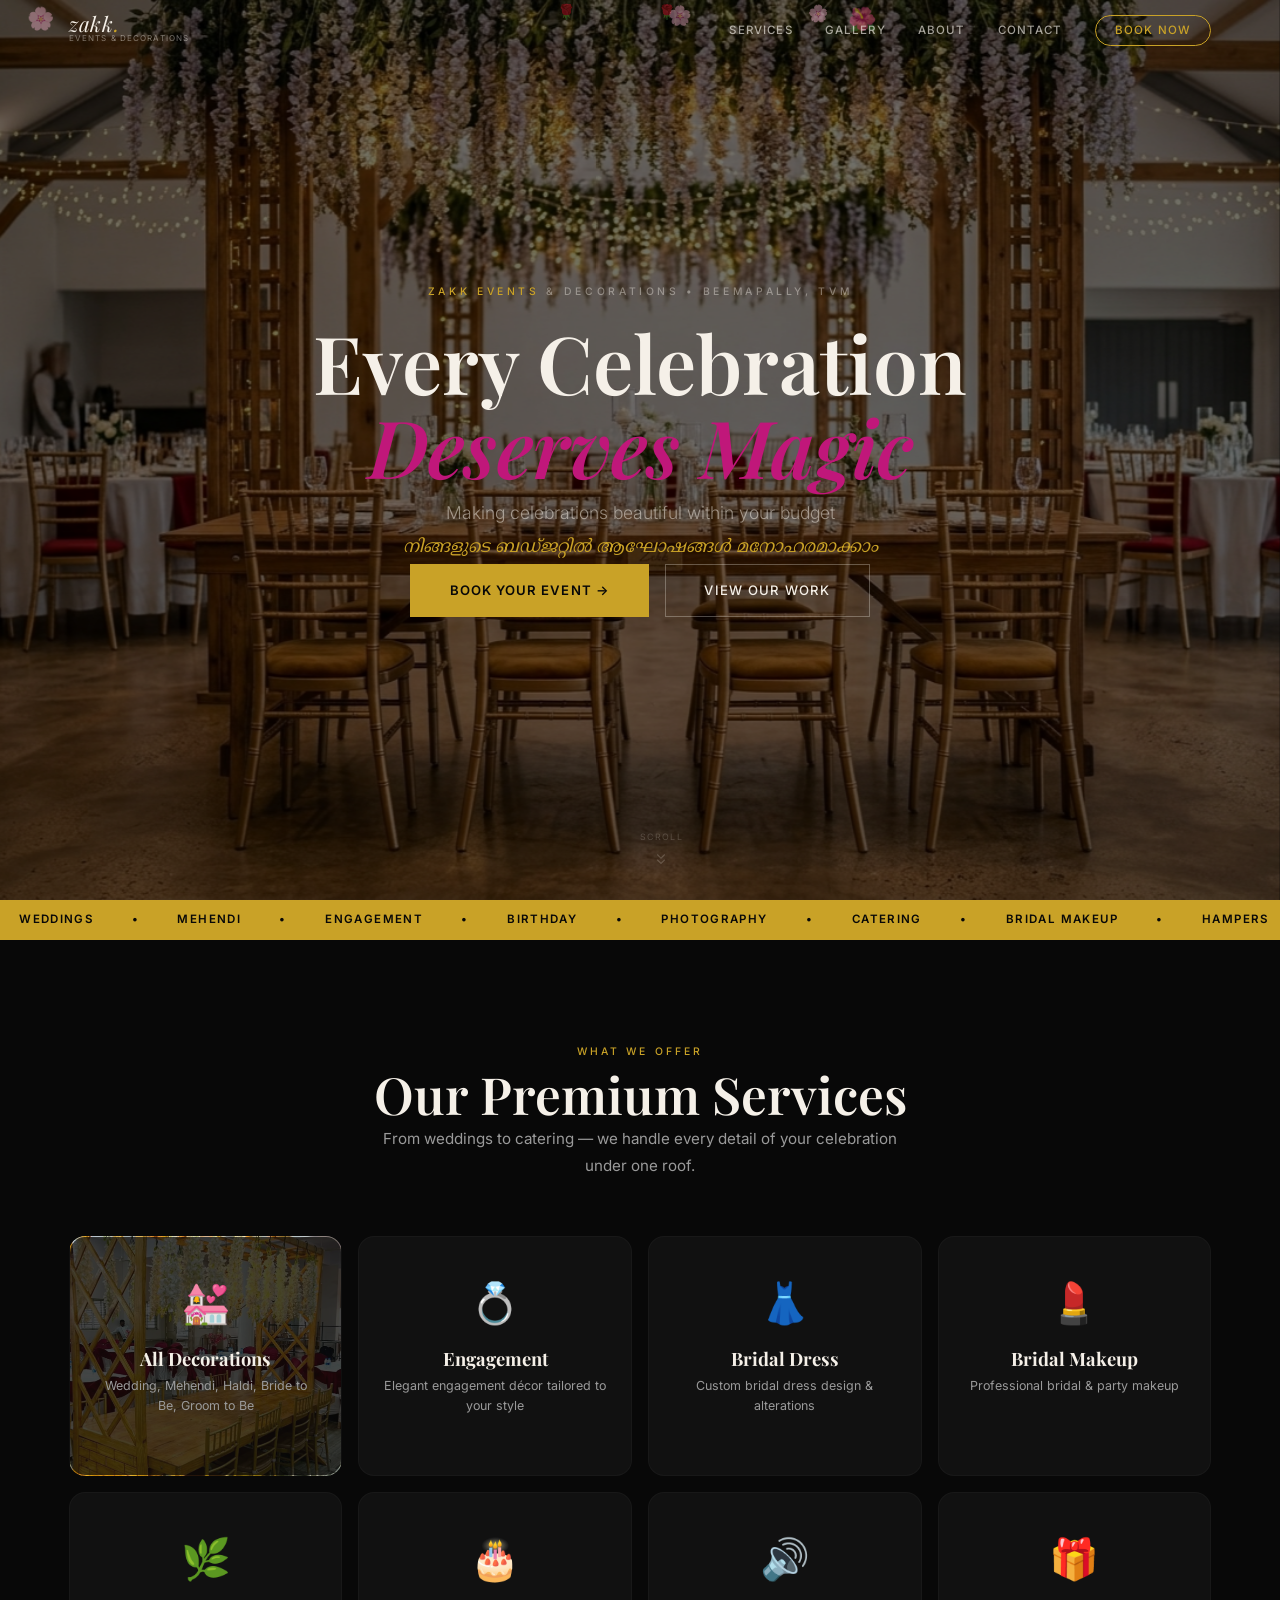
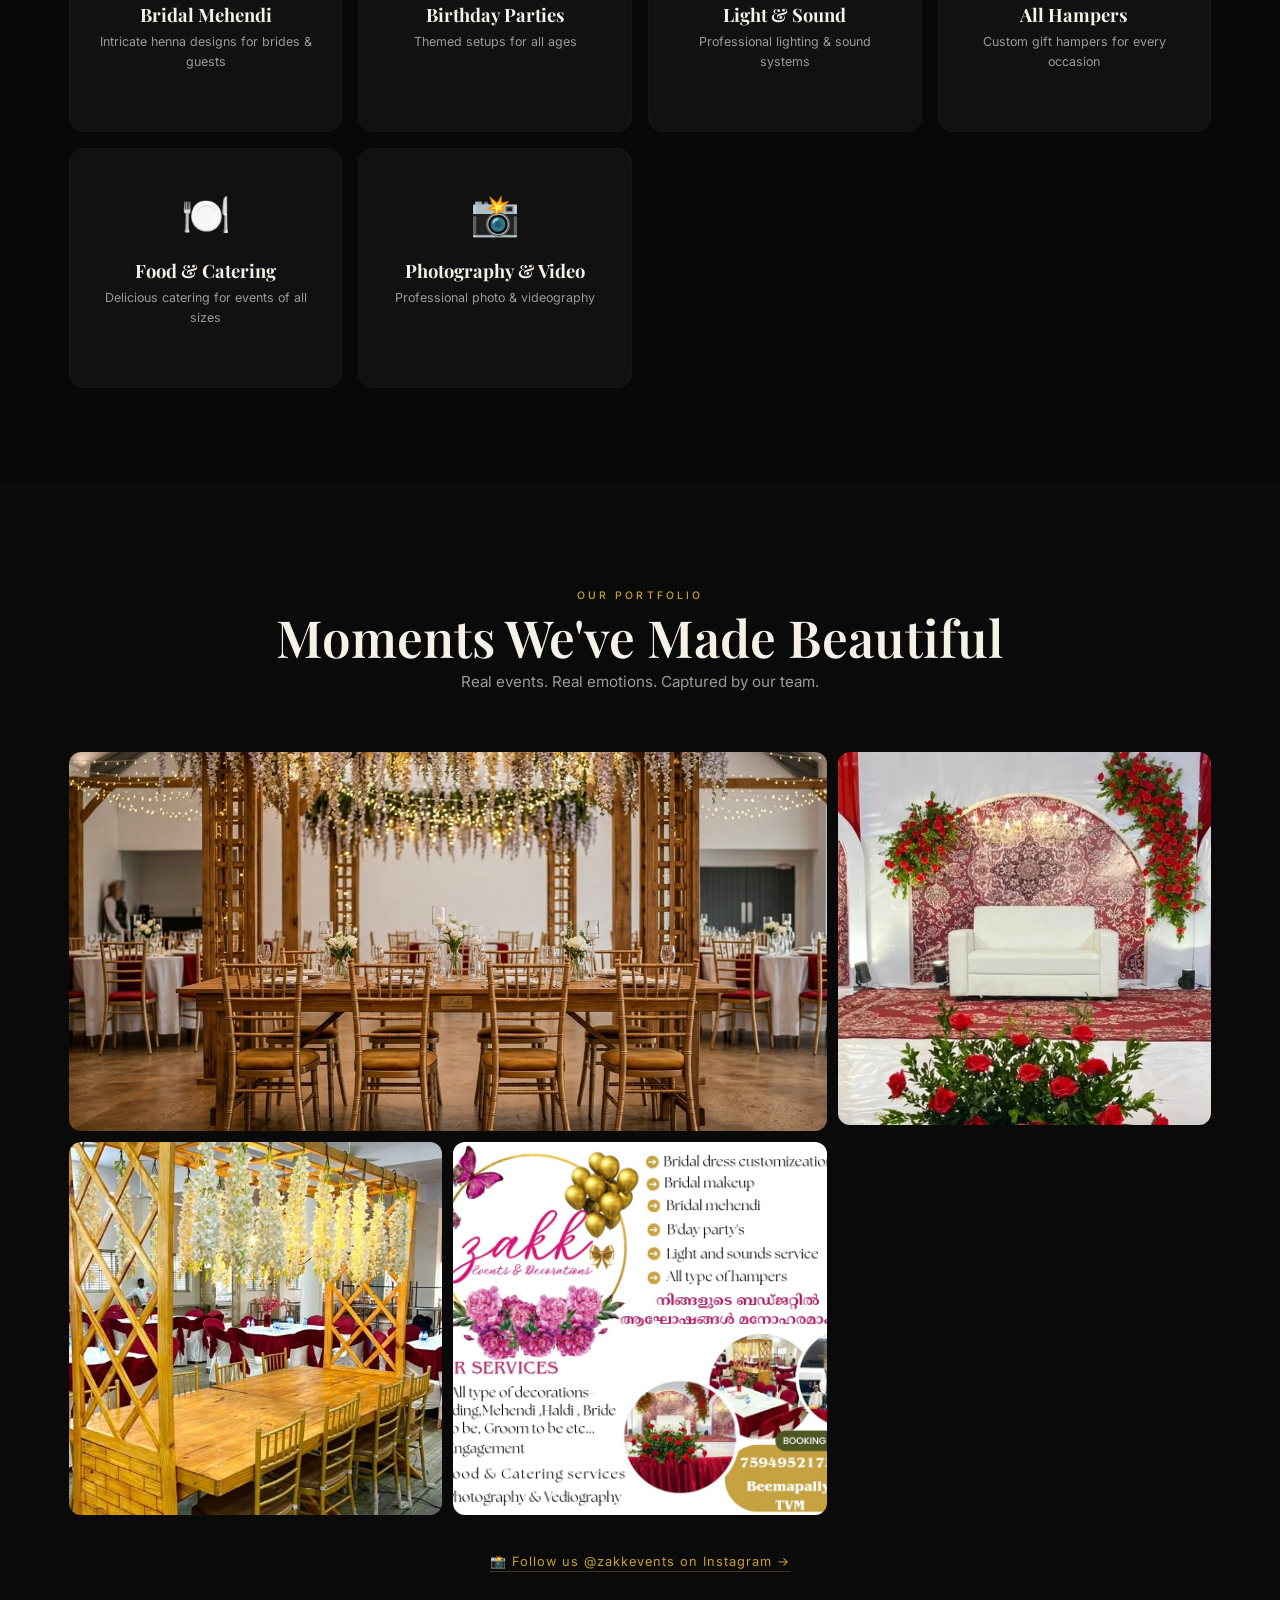
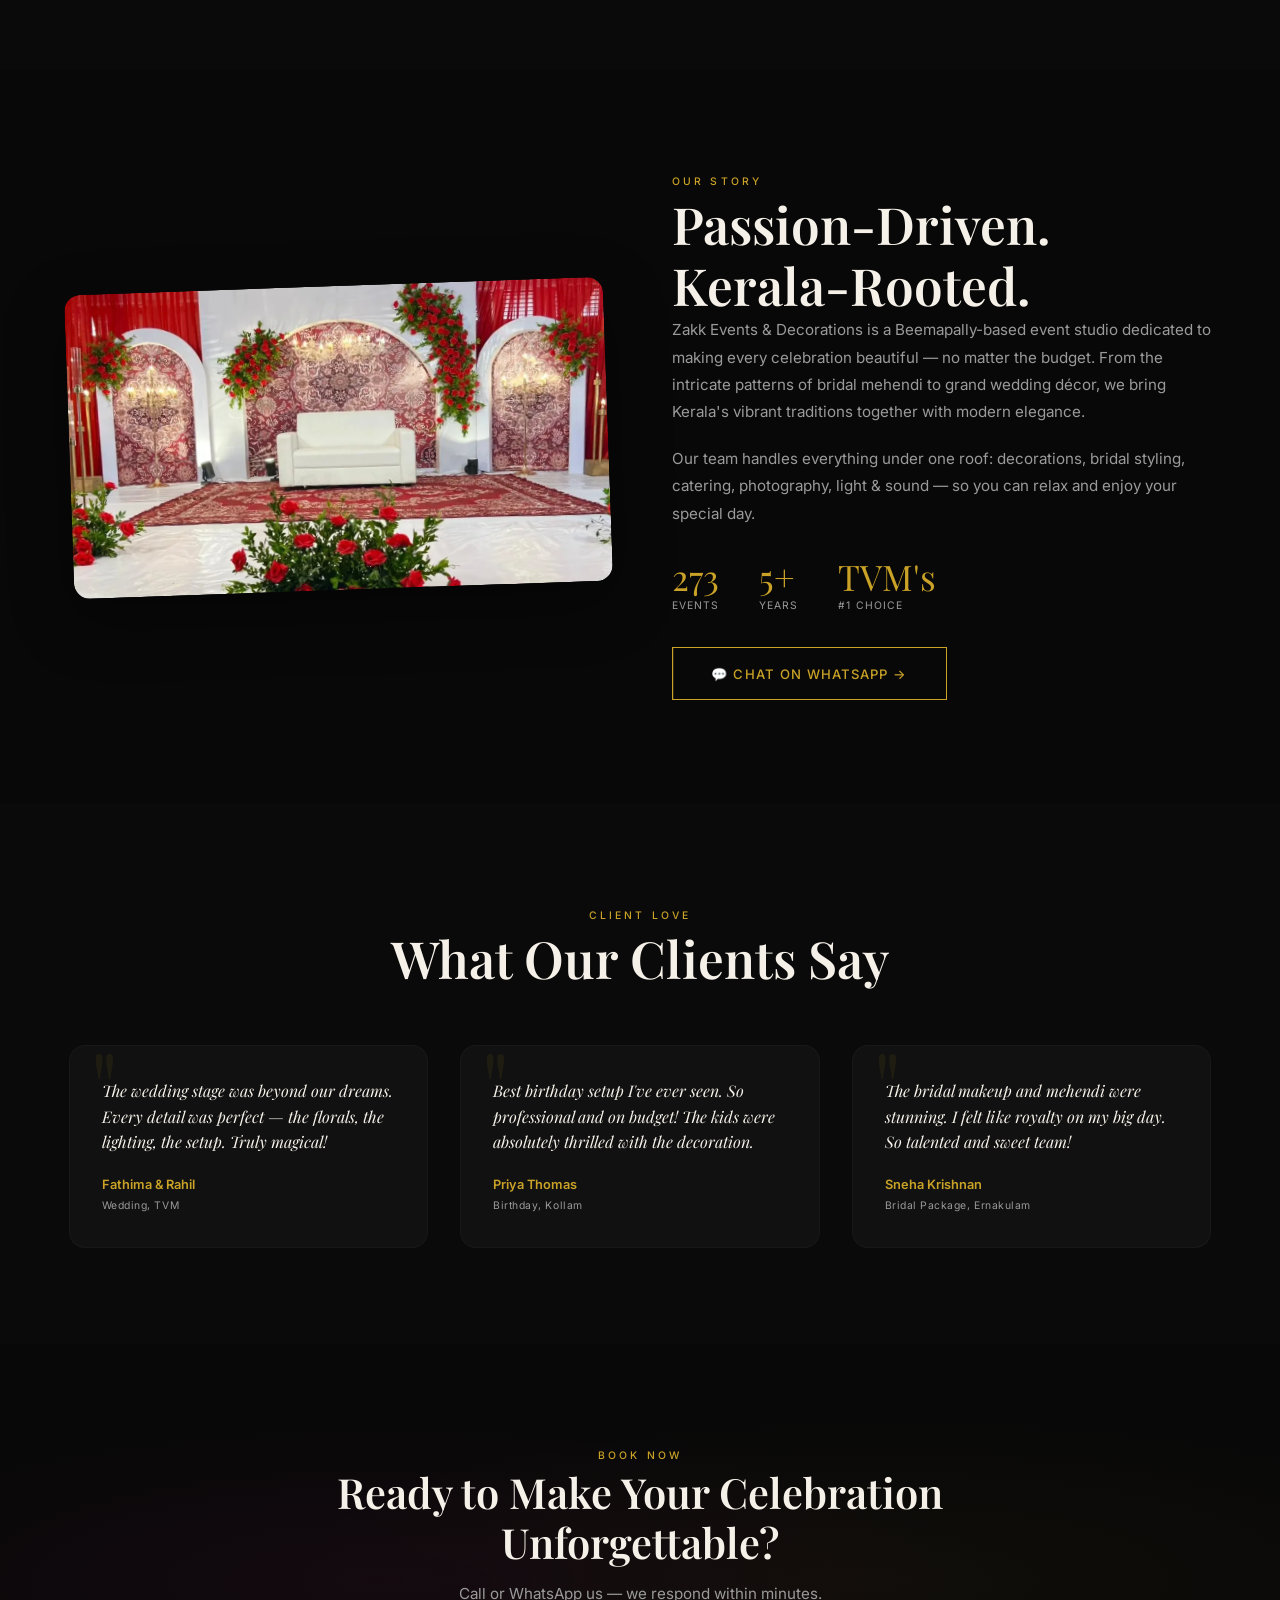
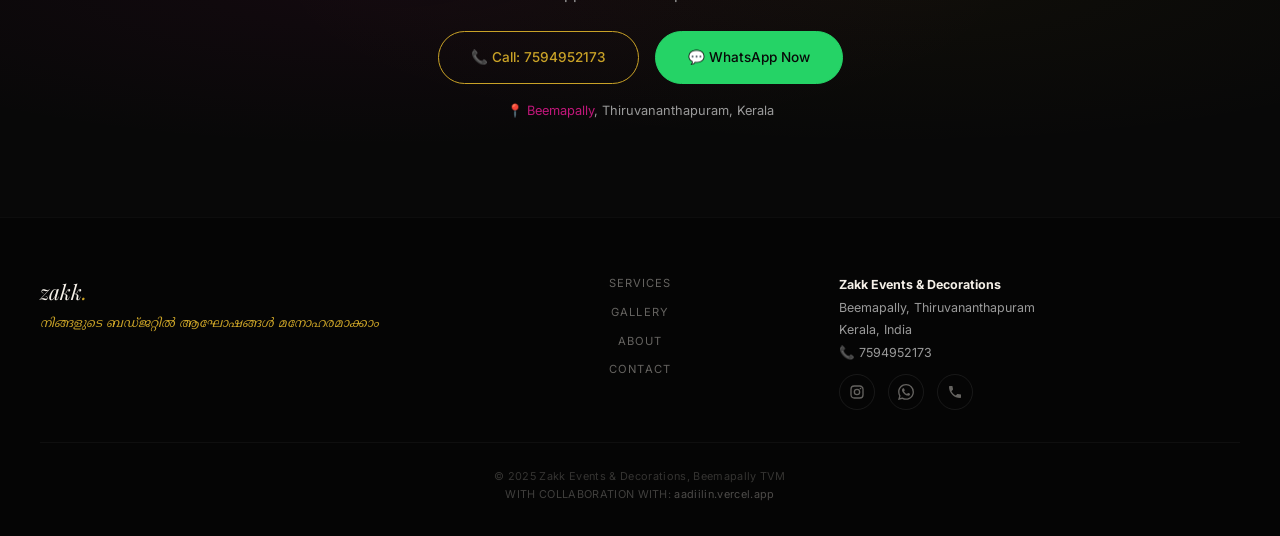
==== index.html @ c4d626b3 "Initial commit - Zakk Events portfolio site" ====
<!DOCTYPE html>
<html lang="en">
<head>
<meta charset="UTF-8" />
<meta name="viewport" content="width=device-width, initial-scale=1.0" />
<title>Zakk Events &amp; Decorations | Kerala's Premier Event Studio</title>
<meta name="description" content="Zakk Events & Decorations — Beemapally, Thiruvananthapuram. Weddings, mehendi, engagement, bridal makeup, photography, catering & more." />
<link rel="preconnect" href="https://fonts.googleapis.com" />
<link rel="preconnect" href="https://fonts.gstatic.com" crossorigin />
<link href="https://fonts.googleapis.com/css2?family=Playfair+Display:ital,wght@0,400;0,500;0,600;0,700;1,400;1,500;1,600;1,700&family=Inter:wght@300;400;500;600&family=Noto+Serif+Malayalam:wght@300;400;600&display=swap" rel="stylesheet" />
<style>
*,*::before,*::after{box-sizing:border-box;margin:0;padding:0}
html{scroll-behavior:smooth}
body{font-family:'Inter',sans-serif;background:#080808;color:#f5f0e8;line-height:1.7;overflow-x:hidden;-webkit-font-smoothing:antialiased;opacity:0;transition:opacity .4s}
body.loaded{opacity:1}
img{max-width:100%;display:block}
a{text-decoration:none;color:inherit}
ul{list-style:none}
.container{max-width:1200px;margin:0 auto;padding:0 1.8rem}

h1,h2,h3,h4{font-family:'Playfair Display',serif;line-height:1.2}
.eyebrow{font-family:'Inter',sans-serif;font-size:.65rem;font-weight:500;letter-spacing:.3em;text-transform:uppercase;color:#c9a227;margin-bottom:.75rem}
.section-title{font-size:clamp(2rem,4vw,3.2rem);color:#f5f0e8;font-weight:600}
.section-desc{font-size:.95rem;color:#9a9a9a;max-width:540px;line-height:1.8}
section{padding:6rem 0}
.section-header{text-align:center;margin-bottom:3.5rem}
.section-header .section-desc{margin:0 auto}
.ml-text{font-family:'Noto Serif Malayalam',serif;color:#c9a227;font-style:italic;font-size:1.1rem;text-align:center}
.credit-link{color:#c9a227;text-decoration:none;border-bottom:1px solid transparent;transition:all .3s}
.credit-link:hover{border-bottom-color:#c9a227}

.reveal{opacity:0;transform:translateY(40px);transition:opacity .7s ease,transform .7s ease}
.reveal.visible{opacity:1;transform:translateY(0)}

.btn-gold{
  display:inline-block;border:1.5px solid #c9a227;color:#c9a227;
  padding:.9rem 2.4rem;font-size:.82rem;font-weight:500;letter-spacing:.08em;
  text-transform:uppercase;background:transparent;cursor:pointer;
  transition:all .4s ease;font-family:'Inter',sans-serif;position:relative;overflow:hidden;z-index:1
}
.btn-gold::before{content:'';position:absolute;inset:0;background:#c9a227;transform:translateX(-100%);transition:transform .4s ease;z-index:-1}
.btn-gold:hover{color:#080808}
.btn-gold:hover::before{transform:translateX(0)}
.btn-gold-fill{
  display:inline-block;background:#c9a227;color:#080808;
  border:1.5px solid #c9a227;padding:.9rem 2.4rem;font-size:.82rem;font-weight:600;
  letter-spacing:.08em;text-transform:uppercase;cursor:pointer;
  transition:all .4s ease;font-family:'Inter',sans-serif;position:relative;overflow:hidden;z-index:1
}
.btn-gold-fill::before{content:'';position:absolute;inset:0;background:#080808;transform:translateX(-100%);transition:transform .4s ease;z-index:-1}
.btn-gold-fill:hover{color:#c9a227}
.btn-gold-fill:hover::before{transform:translateX(0)}
.btn-outline{
  display:inline-block;border:1.5px solid rgba(245,240,232,.3);color:#f5f0e8;
  padding:.9rem 2.4rem;font-size:.82rem;font-weight:500;letter-spacing:.08em;
  text-transform:uppercase;background:transparent;cursor:pointer;
  transition:all .4s ease;font-family:'Inter',sans-serif
}
.btn-outline:hover{border-color:#c9a227;color:#c9a227}

/* ===== LOADER ===== */
#loader{position:fixed;inset:0;z-index:99999;background:#080808;display:flex;align-items:center;justify-content:center;flex-direction:column;transition:opacity .6s}
#loader.hide{opacity:0;pointer-events:none}
#loader-text{font-family:'Playfair Display',serif;font-size:2.8rem;color:#f5f0e8;letter-spacing:.08em;animation:loaderPulse 1.2s ease-in-out infinite}
#loader-text span{color:#c9a227}
#loader-sub{font-size:.7rem;color:#9a9a9a;letter-spacing:.3em;text-transform:uppercase;margin-top:.5rem}
@keyframes loaderPulse{0%,100%{opacity:1;transform:scale(1)}50%{opacity:.6;transform:scale(1.04)}}

/* ===== NAV ===== */
nav{
  position:fixed;top:0;left:0;width:100%;z-index:1000;
  padding:.8rem 0;transition:background .4s ease,padding .4s ease,box-shadow .4s;background:transparent
}
nav.scrolled{background:rgba(8,8,8,.92);backdrop-filter:blur(16px);padding:.5rem 0;box-shadow:0 1px 30px rgba(0,0,0,.5)}
.nav-inner{display:flex;align-items:center;justify-content:space-between}
.nav-logo{display:flex;align-items:center;gap:.5rem}
.nav-logo-icon{font-family:'Playfair Display',serif;font-size:1.3rem;font-style:italic;color:#f5f0e8;line-height:1;letter-spacing:.04em}
.nav-logo-icon span{color:#c9a227}
.nav-logo-sub{font-size:.5rem;color:rgba(245,240,232,.45);letter-spacing:.14em;text-transform:uppercase;margin-top:-2px}
.nav-links{display:flex;gap:2rem;align-items:center}
.nav-links a{font-size:.72rem;font-weight:500;color:rgba(245,240,232,.65);letter-spacing:.1em;text-transform:uppercase;transition:color .3s}
.nav-links a:hover{color:#c9a227}
.nav-links .nav-cta{border:1.5px solid #c9a227;color:#c9a227;padding:.45rem 1.2rem;border-radius:999px;transition:all .3s}
.nav-links .nav-cta:hover{background:#c9a227;color:#080808}
.hamburger{display:none;flex-direction:column;gap:5px;cursor:pointer;background:none;border:none;padding:4px;z-index:1001}
.hamburger span{width:26px;height:2px;background:#f5f0e8;border-radius:2px;transition:all .3s}
.hamburger.active span:nth-child(1){transform:translateY(7px) rotate(45deg)}
.hamburger.active span:nth-child(2){opacity:0}
.hamburger.active span:nth-child(3){transform:translateY(-7px) rotate(-45deg)}
.mobile-overlay{position:fixed;inset:0;background:rgba(0,0,0,.7);z-index:998;opacity:0;pointer-events:none;transition:opacity .35s}
.mobile-overlay.open{opacity:1;pointer-events:auto}

/* ===== HERO ===== */
#hero{
  min-height:100vh;display:flex;align-items:center;justify-content:center;
  position:relative;overflow:hidden
}
#hero-bg{
  position:absolute;inset:0;
  background:url('IMG_20260613_180852.png') center center / cover fixed no-repeat;
  transform:translateZ(0);will-change:transform;z-index:0
}
#hero::after{
  content:'';position:absolute;inset:0;
  background:rgba(0,0,0,.55);z-index:1
}
.hero-petals{position:absolute;inset:0;pointer-events:none;overflow:hidden;z-index:2}
.petal{position:absolute;font-size:clamp(1rem,2vw,1.8rem);animation:petalFall linear infinite;opacity:.4}
@keyframes petalFall{0%{transform:translateY(-10vh) rotate(0deg) scale(.8);opacity:.2}20%{opacity:.5}80%{opacity:.3}100%{transform:translateY(110vh) rotate(360deg) scale(1.2);opacity:0}}
.hero-inner{text-align:center;z-index:3;padding:0 1.5rem;max-width:850px;position:relative}
.hero-eyebrow{font-size:.65rem;font-weight:500;letter-spacing:.35em;text-transform:uppercase;color:rgba(245,240,232,.4);margin-bottom:1.2rem;opacity:0;animation:heroFade .8s ease .3s forwards}
.hero-eyebrow span{color:#c9a227}
.hero-title{font-size:clamp(2.5rem,7vw,5rem);color:#f5f0e8;font-weight:600;margin-bottom:.6rem;line-height:1.05;opacity:0;animation:heroFade .8s ease .6s forwards}
.hero-title em{font-style:italic;color:#c0177a}
.hero-sub{font-size:clamp(.9rem,1.4vw,1.1rem);font-weight:300;color:rgba(245,240,232,.5);margin-bottom:.4rem;max-width:540px;margin-left:auto;margin-right:auto;opacity:0;animation:heroFade .8s ease .9s forwards;transform:translateY(20px)}
.hero-ml{opacity:0;animation:heroFade .8s ease 1s forwards;transform:translateY(20px)}
.hero-cta-group{display:flex;gap:1rem;justify-content:center;flex-wrap:wrap;opacity:0;animation:heroFade .8s ease 1.3s forwards;transform:translateY(20px)}
@keyframes heroFade{to{opacity:1;transform:translateY(0)}}
.scroll-indicator{
  position:absolute;bottom:2rem;left:50%;transform:translateX(-50%);z-index:3;
  display:flex;flex-direction:column;align-items:center;gap:.3rem;
  color:rgba(245,240,232,.2);font-size:.55rem;letter-spacing:.15em;text-transform:uppercase;
  animation:scrollBounce 2s ease-in-out infinite;opacity:0;animation:scrollBounce 2s ease-in-out infinite,heroFade .8s ease 1.8s forwards
}
.scroll-indicator svg{width:18px;height:18px;stroke:rgba(245,240,232,.2);fill:none;stroke-width:1.5}
@keyframes scrollBounce{0%,100%{transform:translateX(-50%) translateY(0)}50%{transform:translateX(-50%) translateY(8px)}}

/* ===== MARQUEE ===== */
#marquee{background:#c9a227;overflow:hidden;padding:.65rem 0}
.marquee-track{display:flex;white-space:nowrap;animation:marquee 35s linear infinite}
.marquee-track span{padding:0 1.2rem;font-size:.72rem;color:#080808;letter-spacing:.12em;text-transform:uppercase;font-weight:600}
@keyframes marquee{0%{transform:translateX(0)}100%{transform:translateX(-50%)}}

/* ===== SERVICES ===== */
#services{background:#080808}
.services-grid{display:grid;grid-template-columns:repeat(auto-fit,minmax(250px,1fr));gap:1rem}
.service-card{
  background:#111;border:1px solid rgba(255,255,255,.03);border-radius:16px;
  padding:2rem 1.5rem;text-align:center;cursor:pointer;
  transition:all .4s ease;position:relative;overflow:hidden;min-height:240px
}
.service-card:hover{transform:translateY(-6px);border-color:#c9a227;box-shadow:0 0 40px rgba(201,162,39,.08)}
.service-card.has-bg{background:url('zakk_events_n_decorations_14050323_175909035_1_.jpg') center center / cover no-repeat}
.service-card.has-bg .service-bg-overlay{position:absolute;inset:0;background:rgba(8,8,8,.75);z-index:1;transition:background .4s}
.service-card.has-bg:hover .service-bg-overlay{background:rgba(8,8,8,.6)}
.service-card.has-bg .service-icon,.service-card.has-bg .service-name,.service-card.has-bg .service-desc,.service-card.has-bg .service-hover{position:relative;z-index:2}
.service-icon{font-size:2.5rem;margin-bottom:.7rem;display:block}
.service-name{font-family:'Playfair Display',serif;font-size:1.15rem;color:#f5f0e8;margin-bottom:.4rem}
.service-desc{font-size:.78rem;color:#9a9a9a;line-height:1.6}
.service-hover{position:absolute;inset:0;display:flex;align-items:center;justify-content:center;background:rgba(8,8,8,.88);opacity:0;transition:opacity .4s;border-radius:16px;z-index:3}
.service-card:hover .service-hover{opacity:1}
.service-hover a{color:#c9a227;font-size:.8rem;letter-spacing:.12em;text-transform:uppercase;border-bottom:1px solid #c9a227;padding-bottom:2px;transition:padding .3s}
.service-hover a:hover{padding-bottom:5px}

/* ===== GALLERY ===== */
#gallery{background:#0a0a0a}
.gallery-grid{display:grid;grid-template-columns:repeat(3,1fr);gap:.7rem}
.gallery-item{position:relative;overflow:hidden;cursor:pointer;border-radius:12px;aspect-ratio:1;min-height:200px}
.gallery-item:nth-child(1){grid-column:span 2;aspect-ratio:2/1}
.gallery-item img{width:100%;height:100%;object-fit:cover;transition:transform .6s ease;display:block}
.gallery-item:hover img{transform:scale(1.06)}
.gallery-overlay{
  position:absolute;inset:0;
  background:linear-gradient(to top,rgba(8,8,8,.85) 0%,rgba(8,8,8,.05) 50%,transparent 100%);
  display:flex;flex-direction:column;justify-content:flex-end;padding:1rem;
  opacity:0;transition:opacity .4s
}
.gallery-item:hover .gallery-overlay{opacity:1}
.gallery-label{font-family:'Playfair Display',serif;font-size:1.1rem;color:#f5f0e8}
.gallery-view{color:#c9a227;font-size:.72rem;letter-spacing:.1em;text-transform:uppercase;margin-top:.2rem}
.gallery-ig{margin-top:2rem;text-align:center}
.gallery-ig a{color:#c9a227;font-size:.8rem;letter-spacing:.08em;border-bottom:1px solid rgba(201,162,39,.3);padding-bottom:2px;transition:border-color .3s}
.gallery-ig a:hover{border-color:#c9a227}

/* ===== ABOUT ===== */
#about{background:#080808}
.about-grid{display:grid;grid-template-columns:1fr 1fr;gap:4rem;align-items:center}
.about-img{border-radius:16px;overflow:hidden;transform:rotate(-2deg);box-shadow:0 20px 60px rgba(0,0,0,.4)}
.about-img img{width:100%;height:100%;object-fit:cover;display:block;border-radius:16px}
.about-stats{display:flex;gap:2.5rem;margin-top:2rem;flex-wrap:wrap}
.stat{text-align:left}
.stat-num{font-family:'Playfair Display',serif;font-size:2.2rem;color:#c9a227;line-height:1}
.stat-label{font-size:.65rem;color:#9a9a9a;letter-spacing:.1em;text-transform:uppercase;margin-top:.2rem}
.about-cta{margin-top:2rem}

/* ===== TESTIMONIALS ===== */
#testimonials{background:#0a0a0a}
.testimonials-grid{display:grid;grid-template-columns:repeat(3,1fr);gap:2rem}
.tcard{position:relative;padding:2rem;background:#111;border:1px solid rgba(255,255,255,.03);border-radius:16px}
.tmark{position:absolute;top:-10px;left:20px;font-family:'Playfair Display',serif;font-size:6rem;color:rgba(201,162,39,.08);line-height:1;pointer-events:none}
.tcard-text{font-family:'Playfair Display',serif;font-size:1rem;font-style:italic;color:#f5f0e8;line-height:1.6;margin-bottom:1.2rem;position:relative;z-index:1}
.tcard-name{font-size:.8rem;font-weight:600;color:#c9a227;margin-bottom:.1rem}
.tcard-event{font-size:.65rem;color:#9a9a9a;letter-spacing:.05em}

/* ===== BOOKING ===== */
#booking{background:#080808;text-align:center;position:relative;overflow:hidden}
#booking::before{content:'';position:absolute;inset:0;background:radial-gradient(ellipse at 30% 50%,rgba(192,23,122,.06) 0%,transparent 50%),radial-gradient(ellipse at 70% 50%,rgba(201,162,39,.04) 0%,transparent 50%);pointer-events:none}
.booking-inner{max-width:620px;margin:0 auto;position:relative;z-index:1}
.booking-title{font-size:clamp(1.6rem,3.5vw,2.6rem);margin-bottom:.8rem}
.booking-links{display:flex;gap:1rem;justify-content:center;flex-wrap:wrap;margin:1.5rem 0 1rem}
.booking-links a{display:inline-flex;align-items:center;gap:.5rem;padding:.85rem 2rem;border-radius:999px;font-size:.85rem;font-weight:500;transition:all .3s}
.booking-links .call-btn{background:transparent;border:1.5px solid #c9a227;color:#c9a227}
.booking-links .call-btn:hover{background:#c9a227;color:#080808;transform:translateY(-3px)}
.booking-links .wa-btn{background:#25D366;color:#080808;border:1.5px solid #25D366}
.booking-links .wa-btn:hover{background:transparent;color:#25D366;transform:translateY(-3px)}
.booking-location{font-size:.8rem;color:#9a9a9a;margin-top:.5rem}
.booking-location span{color:#c0177a}

/* ===== FOOTER ===== */
footer{background:#050505;padding:3.5rem 1.5rem 2rem;border-top:1px solid rgba(255,255,255,.03)}
.footer-inner{max-width:1200px;margin:0 auto;display:grid;grid-template-columns:1.2fr 1fr 1.2fr;gap:2rem;align-items:start}
.footer-logo{font-family:'Playfair Display',serif;font-size:1.3rem;color:#f5f0e8;font-style:italic}
.footer-logo span{color:#c9a227}
.footer-tagline{font-size:.72rem;color:#9a9a9a;margin-top:.3rem;max-width:260px}
.footer-nav{display:flex;flex-direction:column;gap:.6rem;align-items:center}
.footer-nav a{font-size:.7rem;color:rgba(245,240,232,.4);letter-spacing:.1em;text-transform:uppercase;transition:color .3s}
.footer-nav a:hover{color:#c9a227}
.footer-info{font-size:.78rem;color:#9a9a9a;line-height:1.8}
.footer-info strong{color:#f5f0e8}
.footer-social{display:flex;gap:.8rem;margin-top:.6rem}
.footer-social a{width:36px;height:36px;border:1px solid rgba(255,255,255,.08);border-radius:50%;display:flex;align-items:center;justify-content:center;transition:all .3s;color:rgba(245,240,232,.4)}
.footer-social a:hover{border-color:#c9a227;color:#c9a227}
.footer-social svg{width:16px;height:16px;fill:currentColor}
.footer-bottom{max-width:1200px;margin:2rem auto 0;padding-top:1.5rem;border-top:1px solid rgba(255,255,255,.04);text-align:center;font-size:.68rem;color:rgba(245,240,232,.2);letter-spacing:.03em}
.footer-bottom a{color:rgba(245,240,232,.3);transition:color .3s}
.footer-bottom a:hover{color:#c9a227}

@media(max-width:1024px){
  .gallery-grid{grid-template-columns:repeat(2,1fr)}
  .gallery-item:nth-child(1){grid-column:span 2}
}
@media(max-width:900px){
  .about-grid{grid-template-columns:1fr;gap:2rem}
  .testimonials-grid{grid-template-columns:1fr;max-width:500px;margin:0 auto}
  .footer-inner{grid-template-columns:1fr;text-align:center}
  .footer-tagline,.footer-tagline-ml{margin-left:auto;margin-right:auto}
  .footer-social{justify-content:center}
  .footer-nav{align-items:center}
}
@media(max-width:768px){
  .nav-links{display:none}
  .hamburger{display:flex}
  .nav-links.mobile-open{display:flex;flex-direction:column;position:fixed;top:0;right:0;width:280px;height:100vh;background:#111;padding:5rem 2rem 2rem;gap:1.5rem;z-index:999;align-items:flex-start;border-left:1px solid rgba(201,162,39,.1)}
  .nav-links.mobile-open a{font-size:.85rem;color:rgba(245,240,232,.7)}
  .services-grid{grid-template-columns:repeat(2,1fr)}
  .gallery-grid{grid-template-columns:1fr}
  .gallery-item:nth-child(1){grid-column:span 1;aspect-ratio:4/3}
  section{padding:4rem 0}
}
@media(max-width:480px){
  .services-grid{grid-template-columns:1fr}
  .booking-links{flex-direction:column;align-items:center}
  .booking-links a{width:100%;max-width:280px;justify-content:center}
  .btn-gold,.btn-gold-fill,.btn-outline{width:100%;text-align:center}
  .hero-cta-group{flex-direction:column;align-items:center}
  .hero-cta-group .btn-gold,.hero-cta-group .btn-gold-fill,.hero-cta-group .btn-outline{width:100%;max-width:300px}
  .about-stats{flex-direction:column;gap:1.5rem}
}
</style>
</head>
<body>

<div id="loader">
  <div id="loader-text">zakk<span>.</span></div>
  <div id="loader-sub">Events &amp; Decorations</div>
</div>

<div class="mobile-overlay" id="mobileOverlay"></div>

<!-- ===== NAV ===== -->
<nav id="navbar">
  <div class="container nav-inner">
    <a href="#hero" class="nav-logo">
      <div>
        <div class="nav-logo-icon">zakk<span>.</span></div>
        <div class="nav-logo-sub">Events &amp; Decorations</div>
      </div>
    </a>
    <ul class="nav-links" id="navLinks">
      <li><a href="#services">Services</a></li>
      <li><a href="#gallery">Gallery</a></li>
      <li><a href="#about">About</a></li>
      <li><a href="#contact">Contact</a></li>
      <li><a href="https://wa.me/917594952173" target="_blank" class="nav-cta">Book Now</a></li>
    </ul>
    <button class="hamburger" id="hamburger" aria-label="Menu">
      <span></span><span></span><span></span>
    </button>
  </div>
</nav>

<!-- ===== HERO ===== -->
<section id="hero">
  <div id="hero-bg"></div>
  <div class="hero-petals" id="petals"></div>
  <div class="hero-inner">
    <div class="hero-eyebrow"><span>Zakk Events</span> &amp; Decorations • Beemapally, TVM</div>
    <h1 class="hero-title">Every Celebration <em>Deserves Magic</em></h1>
    <p class="hero-sub">Making celebrations beautiful within your budget</p>
    <p class="ml-text hero-ml">നിങ്ങളുടെ ബഡ്ജറ്റിൽ ആഘോഷങ്ങൾ മനോഹരമാക്കാം</p>
    <div class="hero-cta-group">
      <a href="#booking" class="btn-gold-fill">Book Your Event →</a>
      <a href="#gallery" class="btn-outline">View Our Work</a>
    </div>
  </div>
  <div class="scroll-indicator">
    <span>Scroll</span>
    <svg viewBox="0 0 24 24"><path d="M7 13l5 5 5-5M7 6l5 5 5-5"/></svg>
  </div>
</section>

<!-- ===== MARQUEE ===== -->
<section id="marquee">
  <div class="marquee-track">
    <span>Weddings</span><span>•</span><span>Mehendi</span><span>•</span><span>Engagement</span><span>•</span><span>Birthday</span><span>•</span><span>Photography</span><span>•</span>
    <span>Catering</span><span>•</span><span>Bridal Makeup</span><span>•</span><span>Hampers</span><span>•</span><span>Light &amp; Sound</span><span>•</span><span>Decorations</span><span>•</span>
    <span>Weddings</span><span>•</span><span>Mehendi</span><span>•</span><span>Engagement</span><span>•</span><span>Birthday</span><span>•</span><span>Photography</span><span>•</span>
    <span>Catering</span><span>•</span><span>Bridal Makeup</span><span>•</span><span>Hampers</span><span>•</span><span>Light &amp; Sound</span><span>•</span><span>Decorations</span><span>•</span>
  </div>
</section>

<!-- ===== SERVICES ===== -->
<section id="services">
  <div class="container">
    <div class="section-header reveal">
      <span class="eyebrow">What We Offer</span>
      <h2 class="section-title">Our Premium Services</h2>
      <p class="section-desc">From weddings to catering — we handle every detail of your celebration under one roof.</p>
    </div>
    <div class="services-grid">
      <div class="service-card has-bg reveal">
        <div class="service-bg-overlay"></div>
        <span class="service-icon">💒</span>
        <h3 class="service-name">All Decorations</h3>
        <p class="service-desc">Wedding, Mehendi, Haldi, Bride to Be, Groom to Be</p>
        <div class="service-hover"><a href="#booking">Explore →</a></div>
      </div>
      <div class="service-card reveal">
        <span class="service-icon">💍</span>
        <h3 class="service-name">Engagement</h3>
        <p class="service-desc">Elegant engagement décor tailored to your style</p>
        <div class="service-hover"><a href="#booking">Explore →</a></div>
      </div>
      <div class="service-card reveal">
        <span class="service-icon">👗</span>
        <h3 class="service-name">Bridal Dress</h3>
        <p class="service-desc">Custom bridal dress design &amp; alterations</p>
        <div class="service-hover"><a href="#booking">Explore →</a></div>
      </div>
      <div class="service-card reveal">
        <span class="service-icon">💄</span>
        <h3 class="service-name">Bridal Makeup</h3>
        <p class="service-desc">Professional bridal &amp; party makeup</p>
        <div class="service-hover"><a href="#booking">Explore →</a></div>
      </div>
      <div class="service-card reveal">
        <span class="service-icon">🌿</span>
        <h3 class="service-name">Bridal Mehendi</h3>
        <p class="service-desc">Intricate henna designs for brides &amp; guests</p>
        <div class="service-hover"><a href="#booking">Explore →</a></div>
      </div>
      <div class="service-card reveal">
        <span class="service-icon">🎂</span>
        <h3 class="service-name">Birthday Parties</h3>
        <p class="service-desc">Themed setups for all ages</p>
        <div class="service-hover"><a href="#booking">Explore →</a></div>
      </div>
      <div class="service-card reveal">
        <span class="service-icon">🔊</span>
        <h3 class="service-name">Light &amp; Sound</h3>
        <p class="service-desc">Professional lighting &amp; sound systems</p>
        <div class="service-hover"><a href="#booking">Explore →</a></div>
      </div>
      <div class="service-card reveal">
        <span class="service-icon">🎁</span>
        <h3 class="service-name">All Hampers</h3>
        <p class="service-desc">Custom gift hampers for every occasion</p>
        <div class="service-hover"><a href="#booking">Explore →</a></div>
      </div>
      <div class="service-card reveal">
        <span class="service-icon">🍽️</span>
        <h3 class="service-name">Food &amp; Catering</h3>
        <p class="service-desc">Delicious catering for events of all sizes</p>
        <div class="service-hover"><a href="#booking">Explore →</a></div>
      </div>
      <div class="service-card reveal">
        <span class="service-icon">📸</span>
        <h3 class="service-name">Photography &amp; Video</h3>
        <p class="service-desc">Professional photo &amp; videography</p>
        <div class="service-hover"><a href="#booking">Explore →</a></div>
      </div>
    </div>
  </div>
</section>

<!-- ===== GALLERY ===== -->
<section id="gallery">
  <div class="container">
    <div class="section-header reveal">
      <span class="eyebrow">Our Portfolio</span>
      <h2 class="section-title">Moments We've Made Beautiful</h2>
      <p class="section-desc">Real events. Real emotions. Captured by our team.</p>
    </div>
    <div class="gallery-grid">
      <div class="gallery-item reveal">
        <img src="IMG_20260613_180852.png" alt="Premium Reception Setup" loading="lazy" />
        <div class="gallery-overlay">
          <span class="gallery-label">Premium Reception Setup</span>
          <span class="gallery-view">View →</span>
        </div>
      </div>
      <div class="gallery-item reveal">
        <img src="zakk_events_n_decorations_14050323_175705609.jpg" alt="Bridal Stage" loading="lazy" />
        <div class="gallery-overlay">
          <span class="gallery-label">Bridal Stage</span>
          <span class="gallery-view">View →</span>
        </div>
      </div>
      <div class="gallery-item reveal">
        <img src="zakk_events_n_decorations_14050323_175909035_1_.jpg" alt="Wedding Dining Decor" loading="lazy" />
        <div class="gallery-overlay">
          <span class="gallery-label">Wedding Dining Decor</span>
          <span class="gallery-view">View →</span>
        </div>
      </div>
      <div class="gallery-item reveal">
        <img src="IMG-20260613-WA0039.jpg" alt="Our Brand Story" loading="lazy" />
        <div class="gallery-overlay">
          <span class="gallery-label">Our Brand Story</span>
          <span class="gallery-view">View →</span>
        </div>
      </div>
    </div>
    <div class="gallery-ig reveal">
      <a href="https://www.instagram.com/zakk___creations?utm_source=ig_web_button_share_sheet&igsh=ZDNlZDc0MzIxNw==" target="_blank">📸 Follow us @zakkevents on Instagram →</a>
    </div>
  </div>
</section>

<!-- ===== ABOUT ===== -->
<section id="about">
  <div class="container">
    <div class="about-grid">
      <div class="reveal">
        <div class="about-img">
          <img src="zakk_events_n_decorations_14050323_175705609.jpg" alt="Bridal Stage Setup by Zakk Events" loading="lazy" />
        </div>
      </div>
      <div class="reveal">
        <span class="eyebrow">Our Story</span>
        <h2 class="section-title">Passion-Driven. Kerala-Rooted.</h2>
        <p class="section-desc" style="max-width:100%;margin-bottom:1.2rem;">
          Zakk Events &amp; Decorations is a Beemapally-based event studio dedicated to making every celebration beautiful — no matter the budget. From the intricate patterns of bridal mehendi to grand wedding décor, we bring Kerala's vibrant traditions together with modern elegance.
        </p>
        <p class="section-desc" style="max-width:100%;margin-bottom:1.5rem;">
          Our team handles everything under one roof: decorations, bridal styling, catering, photography, light &amp; sound — so you can relax and enjoy your special day.
        </p>
        <div class="about-stats">
          <div class="stat">
            <div class="stat-num counter" data-target="500">0</div>
            <div class="stat-label">Events</div>
          </div>
          <div class="stat">
            <div class="stat-num counter" data-target="5">0</div>
            <div class="stat-label">Years</div>
          </div>
          <div class="stat">
            <div class="stat-num">TVM's</div>
            <div class="stat-label">#1 Choice</div>
          </div>
        </div>
        <div class="about-cta">
          <a href="https://wa.me/917594952173" target="_blank" class="btn-gold">💬 Chat on WhatsApp →</a>
        </div>
      </div>
    </div>
  </div>
</section>

<!-- ===== TESTIMONIALS ===== -->
<section id="testimonials">
  <div class="container">
    <div class="section-header reveal">
      <span class="eyebrow">Client Love</span>
      <h2 class="section-title">What Our Clients Say</h2>
    </div>
    <div class="testimonials-grid">
      <div class="tcard reveal">
        <div class="tmark">"</div>
        <p class="tcard-text">The wedding stage was beyond our dreams. Every detail was perfect — the florals, the lighting, the setup. Truly magical!</p>
        <div class="tcard-name">Fathima &amp; Rahil</div>
        <div class="tcard-event">Wedding, TVM</div>
      </div>
      <div class="tcard reveal">
        <div class="tmark">"</div>
        <p class="tcard-text">Best birthday setup I've ever seen. So professional and on budget! The kids were absolutely thrilled with the decoration.</p>
        <div class="tcard-name">Priya Thomas</div>
        <div class="tcard-event">Birthday, Kollam</div>
      </div>
      <div class="tcard reveal">
        <div class="tmark">"</div>
        <p class="tcard-text">The bridal makeup and mehendi were stunning. I felt like royalty on my big day. So talented and sweet team!</p>
        <div class="tcard-name">Sneha Krishnan</div>
        <div class="tcard-event">Bridal Package, Ernakulam</div>
      </div>
    </div>
  </div>
</section>

<!-- ===== BOOKING ===== -->
<section id="booking">
  <div class="container">
    <div class="booking-inner reveal">
      <span class="eyebrow">Book Now</span>
      <h2 class="section-title booking-title">Ready to Make Your Celebration Unforgettable?</h2>
      <p class="section-desc" style="margin:0 auto 1.5rem;max-width:400px;">Call or WhatsApp us — we respond within minutes.</p>
      <div class="booking-links">
        <a href="tel:+917594952173" class="call-btn">📞 Call: 7594952173</a>
        <a href="https://wa.me/917594952173" target="_blank" class="wa-btn">💬 WhatsApp Now</a>
      </div>
      <div class="booking-location">📍 <span>Beemapally</span>, Thiruvananthapuram, Kerala</div>
    </div>
  </div>
</section>

<!-- ===== FOOTER ===== -->
<footer id="contact">
  <div class="footer-inner">
    <div class="reveal">
      <div class="footer-logo">zakk<span>.</span></div>
      <p class="ml-text" style="font-size:.78rem;margin-top:.3rem;text-align:left;">നിങ്ങളുടെ ബഡ്ജറ്റിൽ ആഘോഷങ്ങൾ മനോഹരമാക്കാം</p>
    </div>
    <div class="footer-nav reveal">
      <a href="#services">Services</a>
      <a href="#gallery">Gallery</a>
      <a href="#about">About</a>
      <a href="#contact">Contact</a>
    </div>
    <div class="reveal">
      <div class="footer-info">
        <strong>Zakk Events &amp; Decorations</strong><br />
        Beemapally, Thiruvananthapuram<br />
        Kerala, India<br />
        📞 <a href="tel:+917594952173" style="color:#9a9a9a;">7594952173</a>
      </div>
      <div class="footer-social">
        <a href="https://www.instagram.com/zakk___creations?utm_source=ig_web_button_share_sheet&igsh=ZDNlZDc0MzIxNw==" target="_blank" aria-label="Instagram">
          <svg viewBox="0 0 24 24"><path d="M7.8 2h8.4C19.4 2 22 4.6 22 7.8v8.4a5.8 5.8 0 01-5.8 5.8H7.8C4.6 22 2 19.4 2 16.2V7.8A5.8 5.8 0 017.8 2m-.2 2A3.6 3.6 0 004 7.6v8.8C4 18.39 5.61 20 7.6 20h8.8a3.6 3.6 0 003.6-3.6V7.6C20 5.61 18.39 4 16.4 4H7.6m9.65 1.5a1.25 1.25 0 010 2.5 1.25 1.25 0 010-2.5M12 7a5 5 0 110 10 5 5 0 010-10zm0 2a3 3 0 100 6 3 3 0 000-6z"/></svg>
        </a>
        <a href="https://wa.me/917594952173" target="_blank" aria-label="WhatsApp">
          <svg viewBox="0 0 24 24"><path d="M17.472 14.382c-.297-.149-1.758-.867-2.03-.967-.273-.099-.471-.148-.67.15-.197.297-.767.966-.94 1.164-.173.199-.347.223-.644.075-.297-.15-1.255-.463-2.39-1.475-.883-.788-1.48-1.761-1.653-2.059-.173-.297-.018-.458.13-.606.134-.133.298-.347.446-.52.149-.174.198-.298.298-.497.099-.198.05-.371-.025-.52-.075-.149-.669-1.612-.916-2.207-.242-.579-.487-.5-.669-.51-.173-.008-.371-.01-.57-.01-.198 0-.52.074-.792.372-.272.297-1.04 1.016-1.04 2.479 0 1.462 1.065 2.875 1.213 3.074.149.198 2.096 3.2 5.077 4.487.709.306 1.262.489 1.694.625.712.227 1.36.195 1.871.118.571-.085 1.758-.719 2.006-1.413.248-.694.248-1.289.173-1.413-.074-.124-.272-.198-.57-.347m-5.421 7.403h-.004a9.87 9.87 0 01-5.031-1.378l-.361-.214-3.741.982.998-3.648-.235-.374a9.86 9.86 0 01-1.51-5.26c.001-5.45 4.436-9.884 9.888-9.884 2.64 0 5.122 1.03 6.988 2.898a9.825 9.825 0 012.893 6.994c-.003 5.45-4.437 9.884-9.885 9.884m8.413-18.297A11.815 11.815 0 0012.05 0C5.495 0 .16 5.335.157 11.892c0 2.096.547 4.142 1.588 5.945L.057 24l6.305-1.654a11.882 11.882 0 005.683 1.448h.005c6.554 0 11.89-5.335 11.893-11.893a11.821 11.821 0 00-3.48-8.413z"/></svg>
        </a>
        <a href="tel:+917594952173" aria-label="Phone">
          <svg viewBox="0 0 24 24"><path d="M6.62 10.79c1.44 2.83 3.76 5.14 6.59 6.59l2.2-2.2c.27-.27.67-.36 1.02-.24 1.12.37 2.33.57 3.57.57.55 0 1 .45 1 1V20c0 .55-.45 1-1 1-9.39 0-17-7.61-17-17 0-.55.45-1 1-1h3.5c.55 0 1 .45 1 1 0 1.25.2 2.45.57 3.57.11.35.03.74-.25 1.02l-2.2 2.2z"/></svg>
        </a>
      </div>
    </div>
  </div>
  <div class="footer-bottom">
    &copy; 2025 Zakk Events &amp; Decorations, Beemapally TVM<br />
    <span style="font-size:.68rem;color:rgba(245,240,232,.25);">WITH COLLABORATION WITH: <a href="https://aadiilin.vercel.app" target="_blank" rel="noopener noreferrer" class="credit-link">aadiilin.vercel.app</a></span>
  </div>
</footer>

<script>
(function(){
  'use strict';

  /* LOADER */
  window.addEventListener('load', function(){
    setTimeout(function(){
      document.getElementById('loader').classList.add('hide');
      document.body.classList.add('loaded');
    }, 1200);
  });

  /* PETALS */
  var petalContainer = document.getElementById('petals');
  if(petalContainer){
    var petalChars = ['🌸','🌹','🌸','🌺','🌸','🌹'];
    for(var i=0;i<petalChars.length;i++){
      var p = document.createElement('div');
      p.className = 'petal';
      p.textContent = petalChars[i];
      p.style.left = Math.random() * 100 + '%';
      p.style.fontSize = (Math.random() * 12 + 14) + 'px';
      p.style.animationDuration = (Math.random() * 10 + 12) + 's';
      p.style.animationDelay = (Math.random() * 15) + 's';
      petalContainer.appendChild(p);
    }
  }

  /* PARALLAX */
  var heroBg = document.getElementById('hero-bg');
  if(heroBg){
    window.addEventListener('scroll', function(){
      var scrolled = window.pageYOffset;
      heroBg.style.transform = 'translateY(' + (scrolled * 0.4) + 'px)';
    });
  }

  /* STICKY NAV */
  var navbar = document.getElementById('navbar');
  var ticking = false;
  window.addEventListener('scroll', function(){
    if(!ticking){
      window.requestAnimationFrame(function(){
        navbar.classList.toggle('scrolled', window.scrollY > 60);
        ticking = false;
      });
      ticking = true;
    }
  });

  /* MOBILE NAV */
  var hamburger = document.getElementById('hamburger');
  var navLinks = document.getElementById('navLinks');
  var overlay = document.getElementById('mobileOverlay');

  function closeMobileNav(){
    hamburger.classList.remove('active');
    navLinks.classList.remove('mobile-open');
    overlay.classList.remove('open');
    document.body.style.overflow = '';
  }
  function openMobileNav(){
    hamburger.classList.add('active');
    navLinks.classList.add('mobile-open');
    overlay.classList.add('open');
    document.body.style.overflow = 'hidden';
  }
  if(hamburger){
    hamburger.addEventListener('click', function(){
      navLinks.classList.contains('mobile-open') ? closeMobileNav() : openMobileNav();
    });
  }
  if(overlay) overlay.addEventListener('click', closeMobileNav);
  document.querySelectorAll('.nav-links a').forEach(function(link){
    link.addEventListener('click', closeMobileNav);
  });

  /* SCROLL REVEAL */
  var revealEls = document.querySelectorAll('.reveal');
  if(revealEls.length){
    var observer = new IntersectionObserver(function(entries){
      entries.forEach(function(entry){
        if(entry.isIntersecting) entry.target.classList.add('visible');
      });
    }, { threshold: 0.1, rootMargin: '0px 0px -40px 0px' });
    revealEls.forEach(function(el){ observer.observe(el); });
  }

  /* SMOOTH SCROLL */
  document.querySelectorAll('a[href^="#"]').forEach(function(anchor){
    anchor.addEventListener('click', function(e){
      var targetId = this.getAttribute('href');
      if(targetId === '#') return;
      var target = document.querySelector(targetId);
      if(target){
        e.preventDefault();
        var navH = navbar ? navbar.offsetHeight : 0;
        var top = target.getBoundingClientRect().top + window.pageYOffset - navH;
        window.scrollTo({ top: top, behavior: 'smooth' });
      }
    });
  });

  /* COUNTER ANIMATION */
  var counters = document.querySelectorAll('.counter');
  if(counters.length){
    var counterObserver = new IntersectionObserver(function(entries){
      entries.forEach(function(entry){
        if(entry.isIntersecting){
          var el = entry.target;
          var target = parseInt(el.getAttribute('data-target'));
          if(!target) return;
          var current = 0;
          var increment = Math.ceil(target / 40);
          var timer = setInterval(function(){
            current += increment;
            if(current >= target){
              el.textContent = target + '+';
              clearInterval(timer);
            } else {
              el.textContent = current;
            }
          }, 30);
          counterObserver.unobserve(el);
        }
      });
    }, { threshold: 0.5 });
    counters.forEach(function(el){ counterObserver.observe(el); });
  }

})();
</script>
</body>
</html>
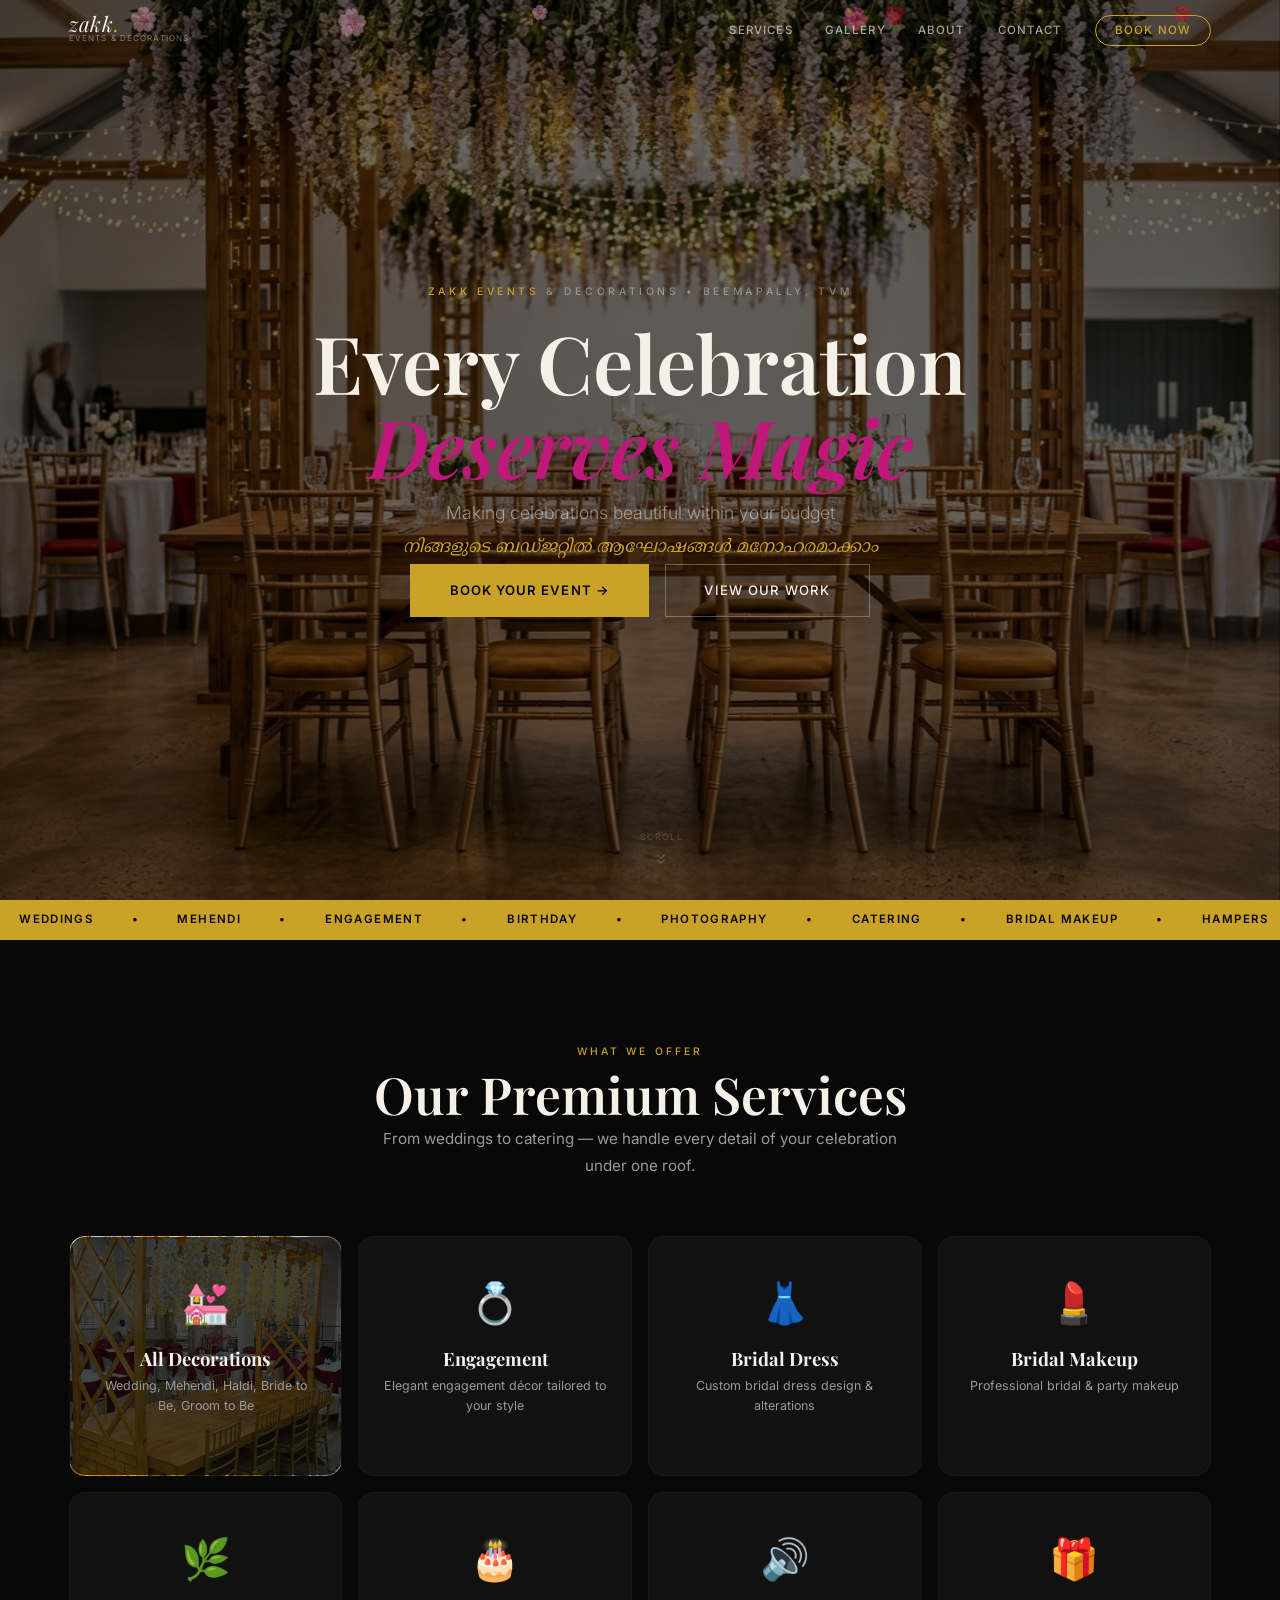
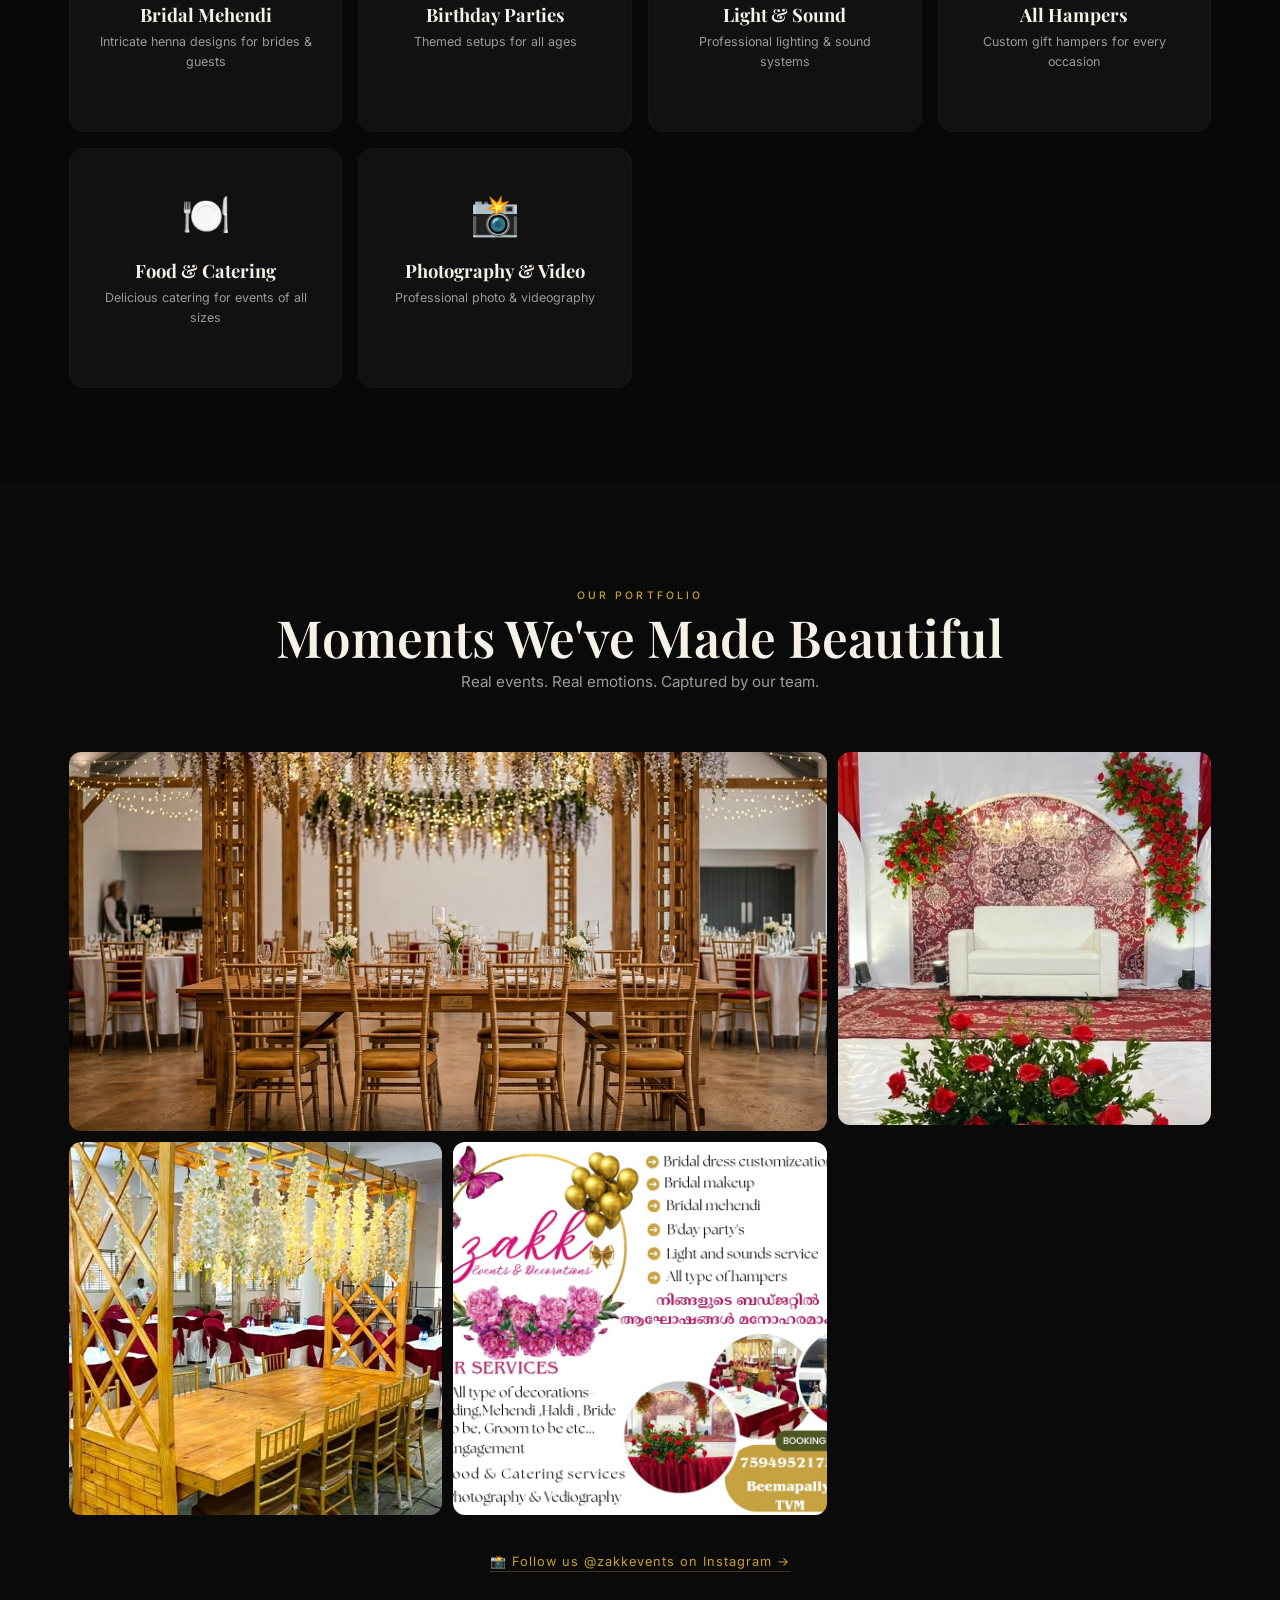
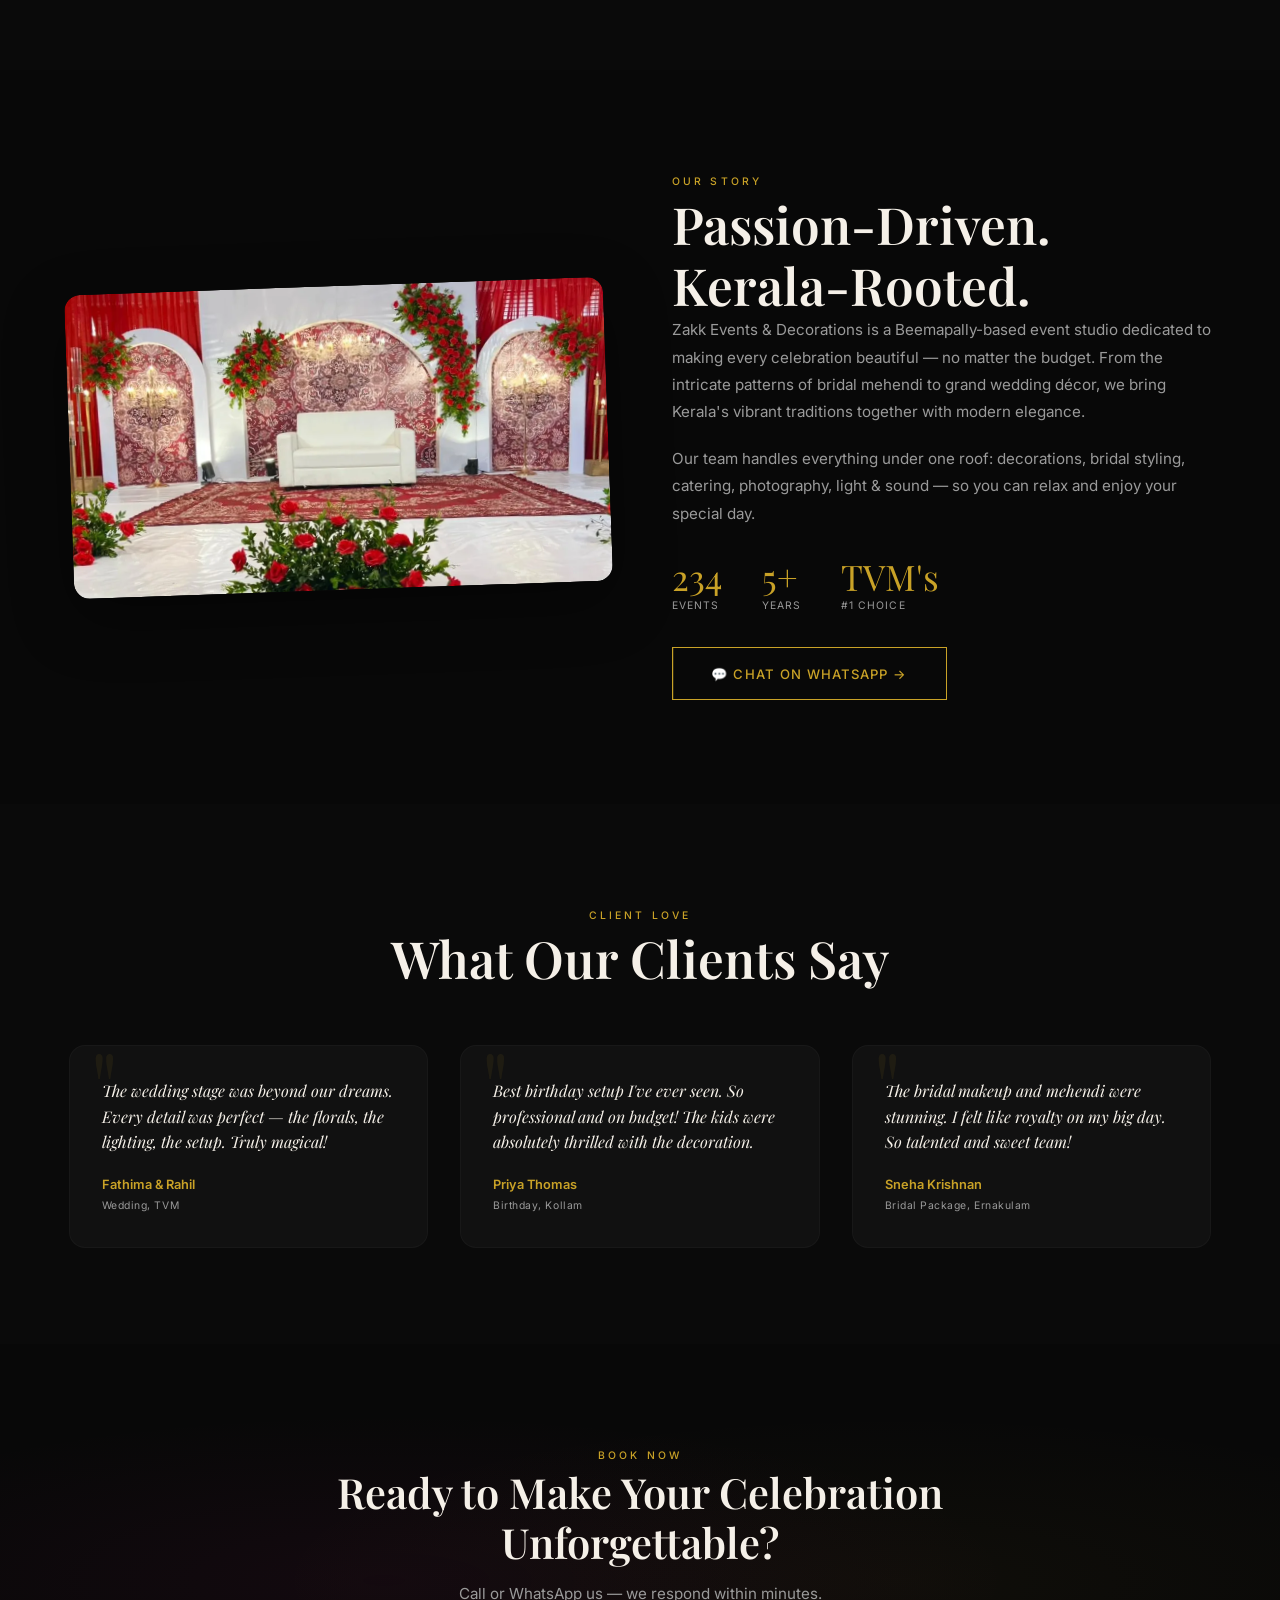
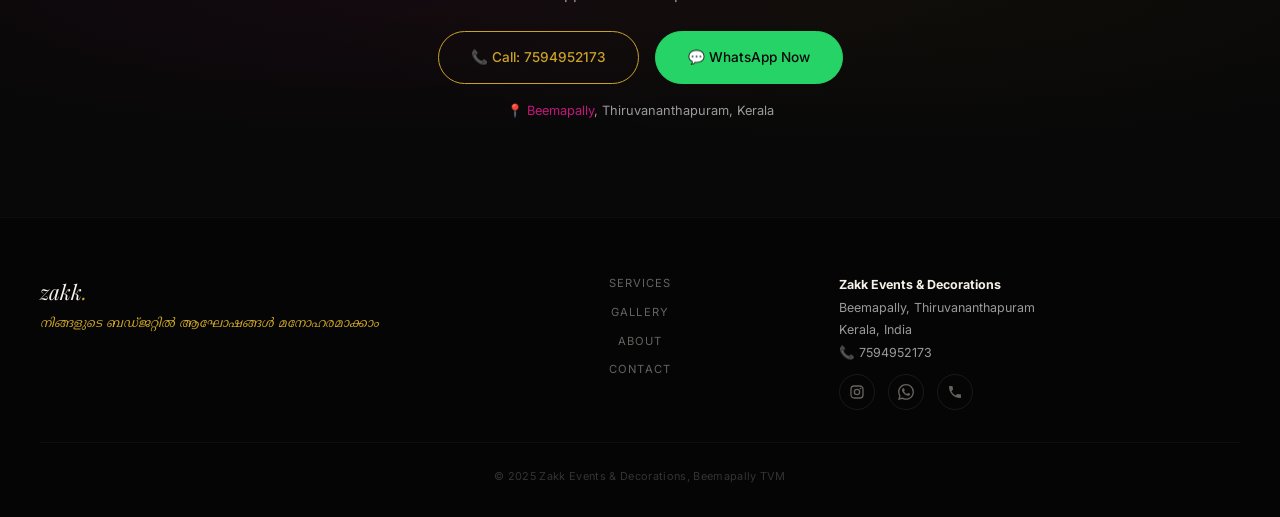
==== commit ef80bf60: "Add new project images and remove footer text" ====
--- a/index.html
+++ b/index.html
@@ -557,8 +557,7 @@
     </div>
   </div>
   <div class="footer-bottom">
-    &copy; 2025 Zakk Events &amp; Decorations, Beemapally TVM<br />
-    <span style="font-size:.68rem;color:rgba(245,240,232,.25);">WITH COLLABORATION WITH: <a href="https://aadiilin.vercel.app" target="_blank" rel="noopener noreferrer" class="credit-link">aadiilin.vercel.app</a></span>
+    &copy; 2025 Zakk Events &amp; Decorations, Beemapally TVM
   </div>
 </footer>
 
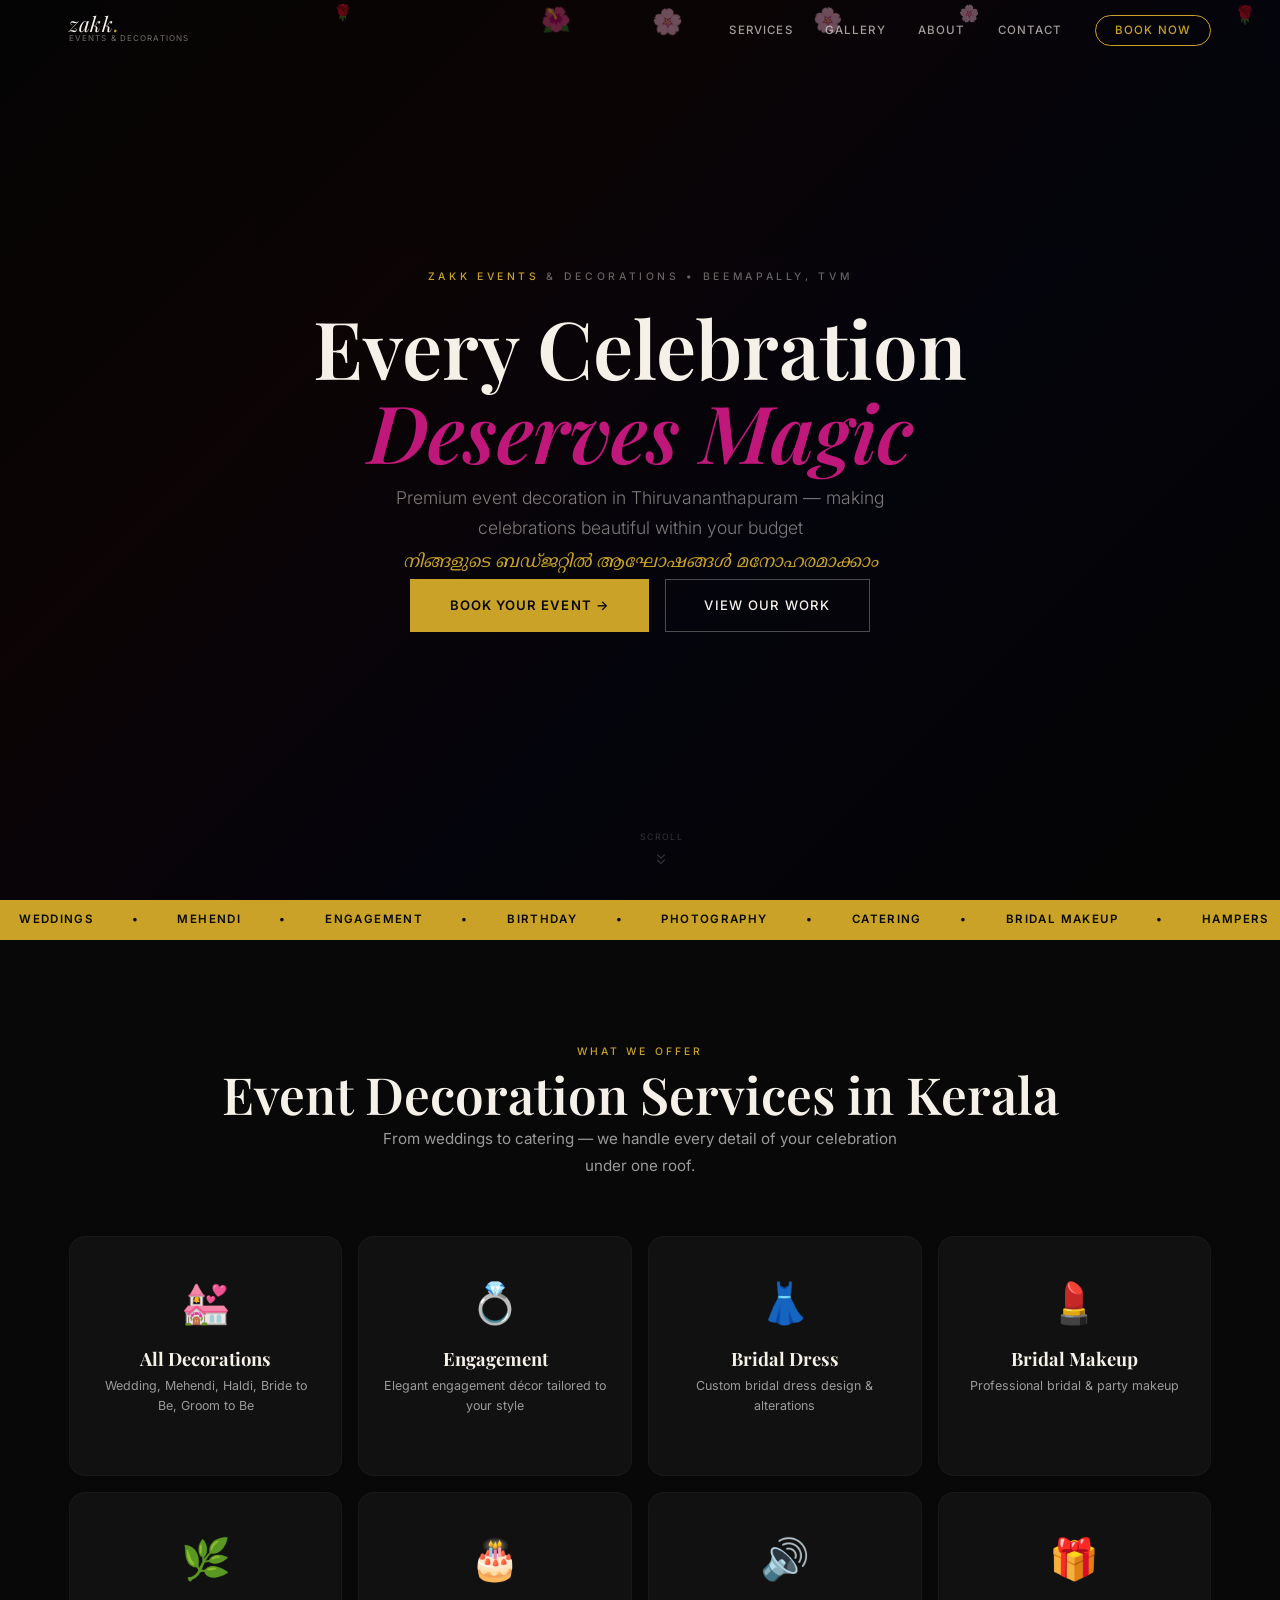
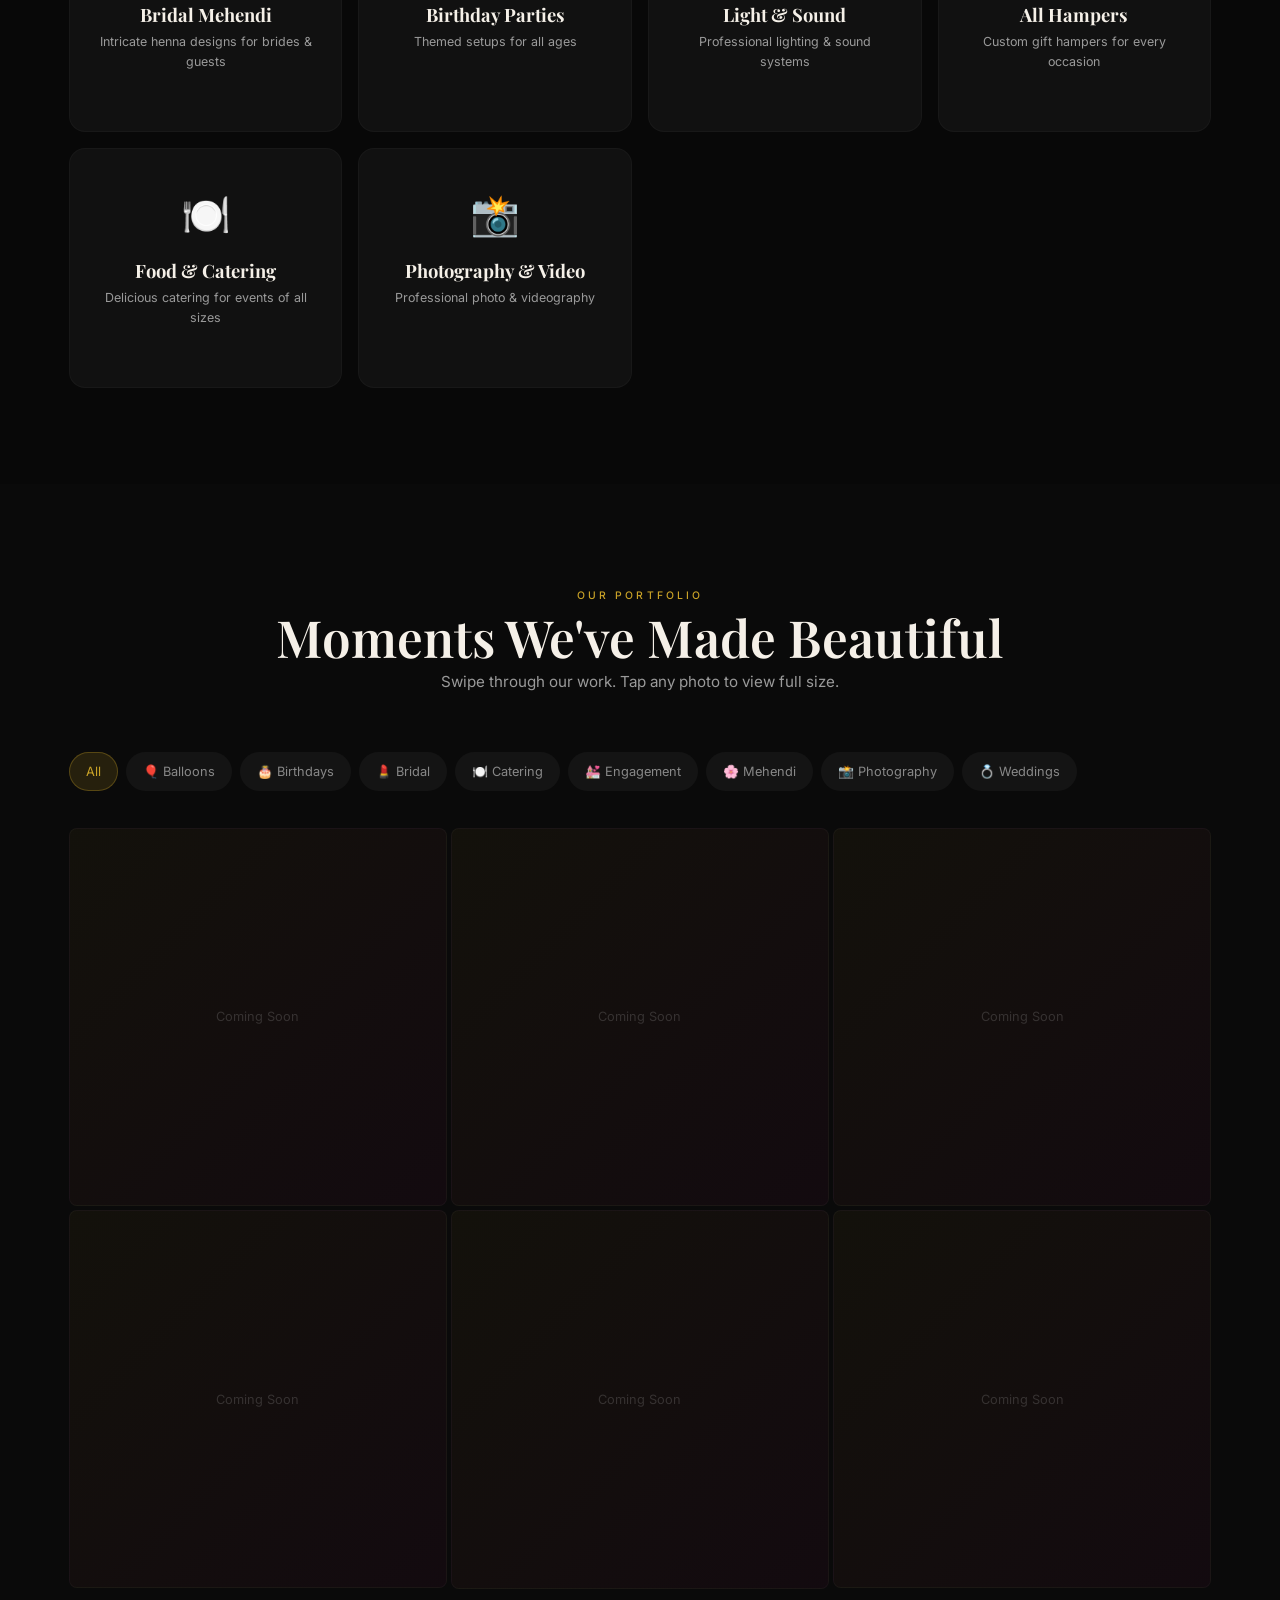
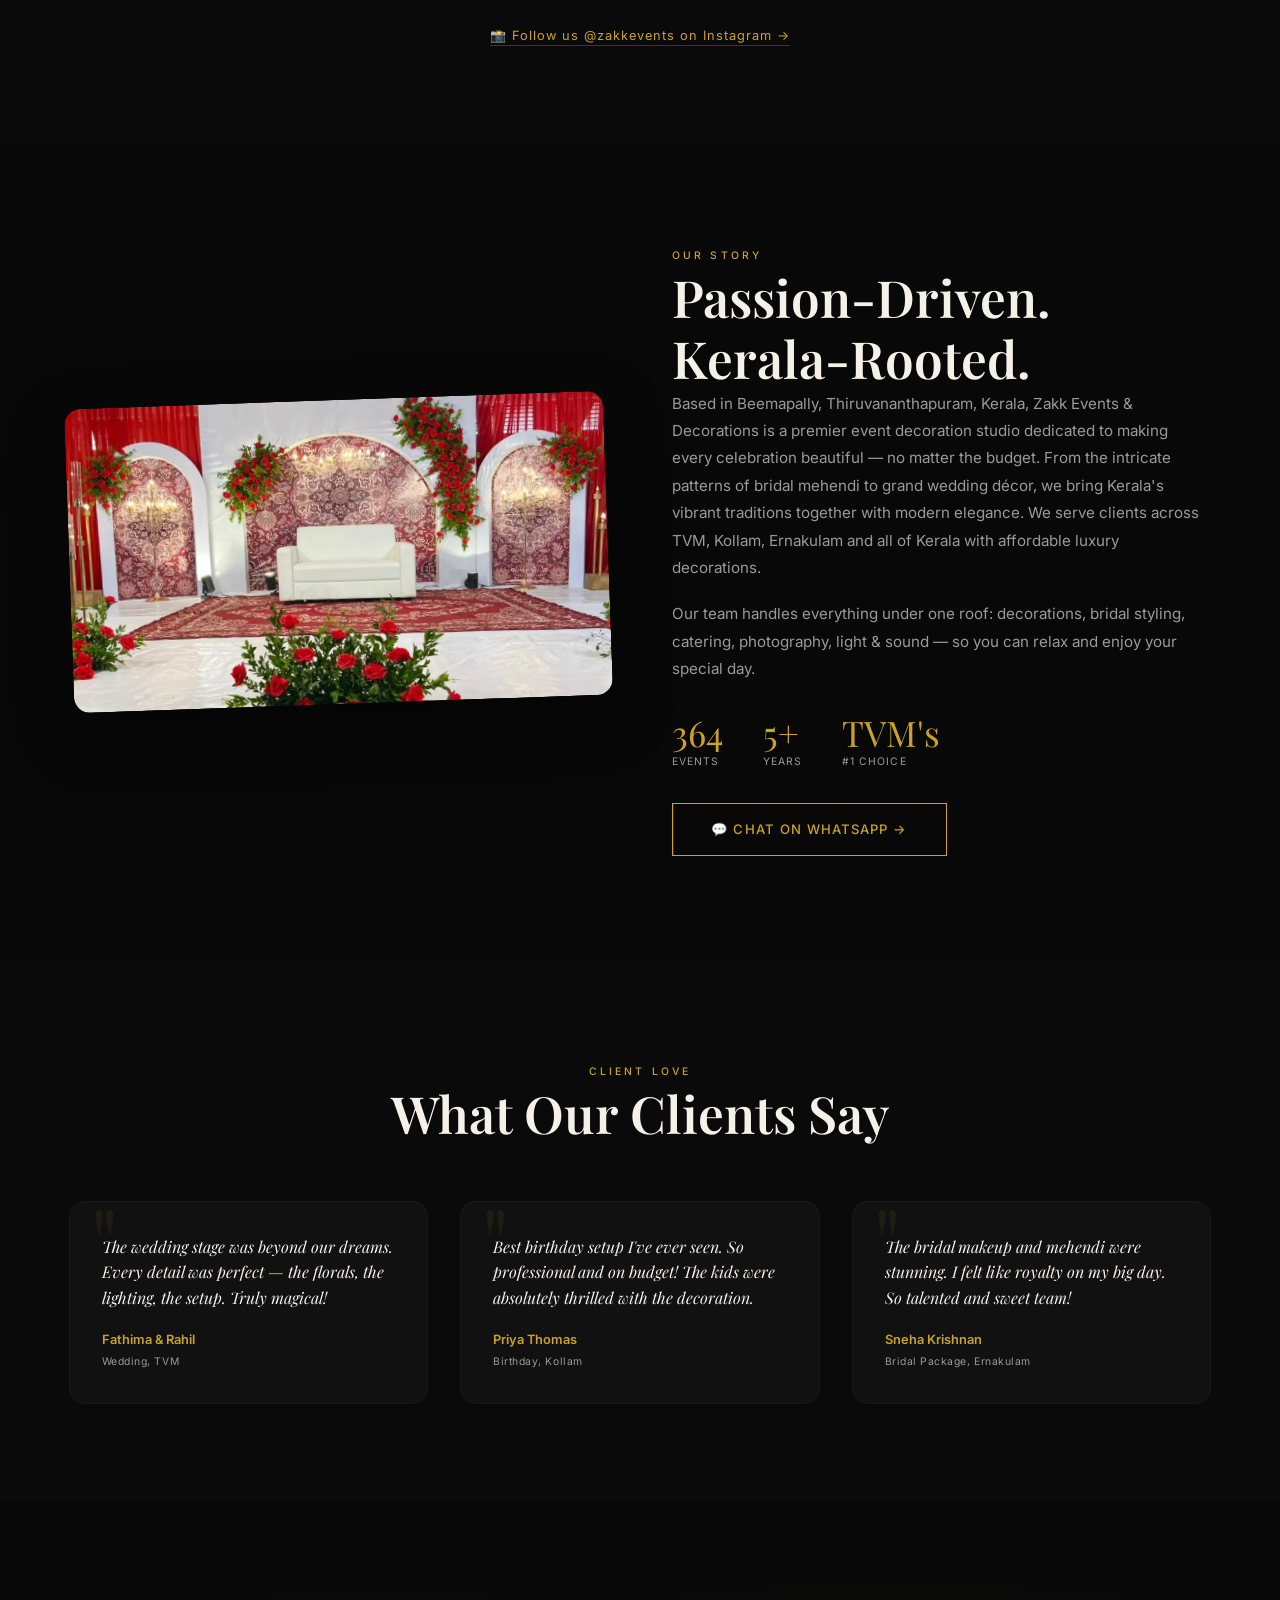
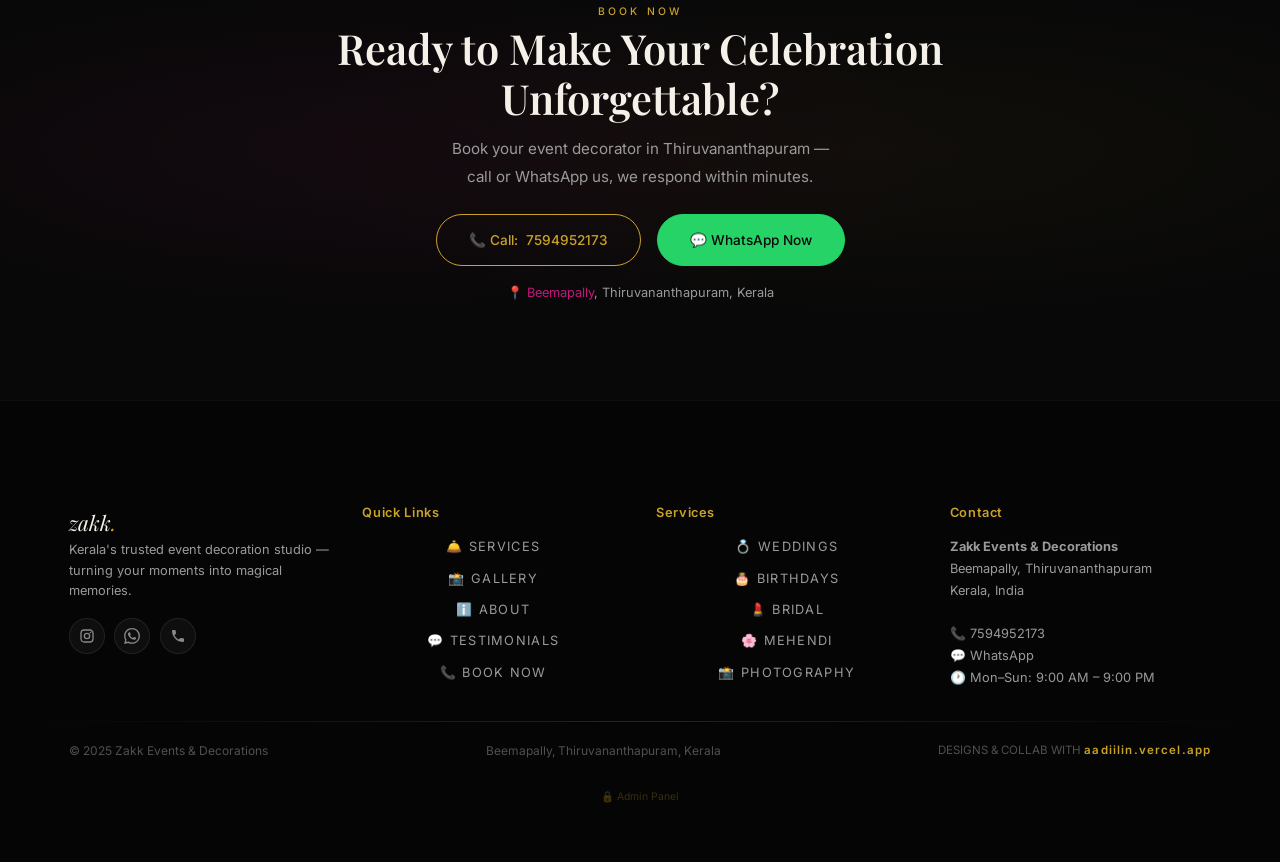
==== commit eb0dac06: "fix admin.js SyntaxError: await inside non-async setTimeout callback" ====
--- a/index.html
+++ b/index.html
@@ -1,262 +1,41 @@
 <!DOCTYPE html>
-<html lang="en">
+<html lang="en-IN" dir="ltr">
 <head>
-<meta charset="UTF-8" />
-<meta name="viewport" content="width=device-width, initial-scale=1.0" />
-<title>Zakk Events &amp; Decorations | Kerala's Premier Event Studio</title>
-<meta name="description" content="Zakk Events & Decorations — Beemapally, Thiruvananthapuram. Weddings, mehendi, engagement, bridal makeup, photography, catering & more." />
-<link rel="preconnect" href="https://fonts.googleapis.com" />
-<link rel="preconnect" href="https://fonts.gstatic.com" crossorigin />
+<meta charset="UTF-8"/>
+<meta name="google-site-verification" content="bgVQ3uFQ6oJb3LH0"/>
+<meta name="viewport" content="width=device-width, initial-scale=1.0"/>
+<meta name="robots" content="index, follow"/>
+<title>Zakk Events & Decorations | Wedding & Event Decorator in Thiruvananthapuram Kerala</title>
+<meta name="description" content="Zakk Events & Decorations — Kerala's trusted event decoration studio in Beemapally, Thiruvananthapuram. Wedding decor, birthday parties, bridal makeup, mehendi, engagement, catering & photography. Budget-friendly luxury events. Call: 7594952173"/>
+<meta name="keywords" content="event decorator thiruvananthapuram, wedding decoration kerala, birthday party decoration tvm, bridal makeup beemapally, mehendi artist kerala, engagement decoration thiruvananthapuram, event planner kerala, balloon decoration tvm, floral decoration kerala, catering services thiruvananthapuram, photography videography kerala, zakk events, zakk events and decorations, event management beemapally, wedding planner tvm, cheap wedding decoration kerala"/>
+<meta name="author" content="Zakk Events & Decorations"/>
+<meta name="geo.region" content="IN-KL"/>
+<meta name="geo.placename" content="Thiruvananthapuram, Kerala, India"/>
+<meta name="geo.position" content="8.5241;76.9366"/>
+<meta name="ICBM" content="8.5241, 76.9366"/>
+<link rel="canonical" href="https://zakkevents.vercel.app/"/>
+<meta property="og:type" content="website"/>
+<meta property="og:url" content="https://zakkevents.vercel.app/"/>
+<meta property="og:title" content="Zakk Events & Decorations | Wedding Decorator Thiruvananthapuram"/>
+<meta property="og:description" content="Kerala's trusted event decoration studio. Weddings, birthdays, bridal makeup, mehendi, engagement, catering & photography. Budget-friendly. Beemapally, TVM. Call: 7594952173"/>
+<meta property="og:image" content="https://zakkevents.vercel.app/og-image.jpg"/>
+<meta property="og:image:width" content="1200"/>
+<meta property="og:image:height" content="630"/>
+<meta property="og:site_name" content="Zakk Events & Decorations"/>
+<meta property="og:locale" content="en_IN"/>
+<meta name="twitter:card" content="summary_large_image"/>
+<meta name="twitter:title" content="Zakk Events & Decorations | Wedding Decorator Kerala"/>
+<meta name="twitter:description" content="Budget-friendly luxury event decoration in Thiruvananthapuram, Kerala. Weddings, birthdays, bridal packages & more. Call 7594952173"/>
+<meta name="twitter:image" content="https://zakkevents.vercel.app/og-image.jpg"/>
+<link rel="icon" type="image/png" href="/favicon.png"/>
+<link rel="apple-touch-icon" href="/favicon.png"/>
+<link rel="preconnect" href="https://fonts.googleapis.com"/>
+<link rel="preconnect" href="https://fonts.gstatic.com" crossorigin/>
+<link rel="preconnect" href="https://res.cloudinary.com"/>
+<link rel="dns-prefetch" href="//res.cloudinary.com"/>
+<link rel="dns-prefetch" href="//fonts.googleapis.com"/>
 <link href="https://fonts.googleapis.com/css2?family=Playfair+Display:ital,wght@0,400;0,500;0,600;0,700;1,400;1,500;1,600;1,700&family=Inter:wght@300;400;500;600&family=Noto+Serif+Malayalam:wght@300;400;600&display=swap" rel="stylesheet" />
-<style>
-*,*::before,*::after{box-sizing:border-box;margin:0;padding:0}
-html{scroll-behavior:smooth}
-body{font-family:'Inter',sans-serif;background:#080808;color:#f5f0e8;line-height:1.7;overflow-x:hidden;-webkit-font-smoothing:antialiased;opacity:0;transition:opacity .4s}
-body.loaded{opacity:1}
-img{max-width:100%;display:block}
-a{text-decoration:none;color:inherit}
-ul{list-style:none}
-.container{max-width:1200px;margin:0 auto;padding:0 1.8rem}
-
-h1,h2,h3,h4{font-family:'Playfair Display',serif;line-height:1.2}
-.eyebrow{font-family:'Inter',sans-serif;font-size:.65rem;font-weight:500;letter-spacing:.3em;text-transform:uppercase;color:#c9a227;margin-bottom:.75rem}
-.section-title{font-size:clamp(2rem,4vw,3.2rem);color:#f5f0e8;font-weight:600}
-.section-desc{font-size:.95rem;color:#9a9a9a;max-width:540px;line-height:1.8}
-section{padding:6rem 0}
-.section-header{text-align:center;margin-bottom:3.5rem}
-.section-header .section-desc{margin:0 auto}
-.ml-text{font-family:'Noto Serif Malayalam',serif;color:#c9a227;font-style:italic;font-size:1.1rem;text-align:center}
-.credit-link{color:#c9a227;text-decoration:none;border-bottom:1px solid transparent;transition:all .3s}
-.credit-link:hover{border-bottom-color:#c9a227}
-
-.reveal{opacity:0;transform:translateY(40px);transition:opacity .7s ease,transform .7s ease}
-.reveal.visible{opacity:1;transform:translateY(0)}
-
-.btn-gold{
-  display:inline-block;border:1.5px solid #c9a227;color:#c9a227;
-  padding:.9rem 2.4rem;font-size:.82rem;font-weight:500;letter-spacing:.08em;
-  text-transform:uppercase;background:transparent;cursor:pointer;
-  transition:all .4s ease;font-family:'Inter',sans-serif;position:relative;overflow:hidden;z-index:1
-}
-.btn-gold::before{content:'';position:absolute;inset:0;background:#c9a227;transform:translateX(-100%);transition:transform .4s ease;z-index:-1}
-.btn-gold:hover{color:#080808}
-.btn-gold:hover::before{transform:translateX(0)}
-.btn-gold-fill{
-  display:inline-block;background:#c9a227;color:#080808;
-  border:1.5px solid #c9a227;padding:.9rem 2.4rem;font-size:.82rem;font-weight:600;
-  letter-spacing:.08em;text-transform:uppercase;cursor:pointer;
-  transition:all .4s ease;font-family:'Inter',sans-serif;position:relative;overflow:hidden;z-index:1
-}
-.btn-gold-fill::before{content:'';position:absolute;inset:0;background:#080808;transform:translateX(-100%);transition:transform .4s ease;z-index:-1}
-.btn-gold-fill:hover{color:#c9a227}
-.btn-gold-fill:hover::before{transform:translateX(0)}
-.btn-outline{
-  display:inline-block;border:1.5px solid rgba(245,240,232,.3);color:#f5f0e8;
-  padding:.9rem 2.4rem;font-size:.82rem;font-weight:500;letter-spacing:.08em;
-  text-transform:uppercase;background:transparent;cursor:pointer;
-  transition:all .4s ease;font-family:'Inter',sans-serif
-}
-.btn-outline:hover{border-color:#c9a227;color:#c9a227}
-
-/* ===== LOADER ===== */
-#loader{position:fixed;inset:0;z-index:99999;background:#080808;display:flex;align-items:center;justify-content:center;flex-direction:column;transition:opacity .6s}
-#loader.hide{opacity:0;pointer-events:none}
-#loader-text{font-family:'Playfair Display',serif;font-size:2.8rem;color:#f5f0e8;letter-spacing:.08em;animation:loaderPulse 1.2s ease-in-out infinite}
-#loader-text span{color:#c9a227}
-#loader-sub{font-size:.7rem;color:#9a9a9a;letter-spacing:.3em;text-transform:uppercase;margin-top:.5rem}
-@keyframes loaderPulse{0%,100%{opacity:1;transform:scale(1)}50%{opacity:.6;transform:scale(1.04)}}
-
-/* ===== NAV ===== */
-nav{
-  position:fixed;top:0;left:0;width:100%;z-index:1000;
-  padding:.8rem 0;transition:background .4s ease,padding .4s ease,box-shadow .4s;background:transparent
-}
-nav.scrolled{background:rgba(8,8,8,.92);backdrop-filter:blur(16px);padding:.5rem 0;box-shadow:0 1px 30px rgba(0,0,0,.5)}
-.nav-inner{display:flex;align-items:center;justify-content:space-between}
-.nav-logo{display:flex;align-items:center;gap:.5rem}
-.nav-logo-icon{font-family:'Playfair Display',serif;font-size:1.3rem;font-style:italic;color:#f5f0e8;line-height:1;letter-spacing:.04em}
-.nav-logo-icon span{color:#c9a227}
-.nav-logo-sub{font-size:.5rem;color:rgba(245,240,232,.45);letter-spacing:.14em;text-transform:uppercase;margin-top:-2px}
-.nav-links{display:flex;gap:2rem;align-items:center}
-.nav-links a{font-size:.72rem;font-weight:500;color:rgba(245,240,232,.65);letter-spacing:.1em;text-transform:uppercase;transition:color .3s}
-.nav-links a:hover{color:#c9a227}
-.nav-links .nav-cta{border:1.5px solid #c9a227;color:#c9a227;padding:.45rem 1.2rem;border-radius:999px;transition:all .3s}
-.nav-links .nav-cta:hover{background:#c9a227;color:#080808}
-.hamburger{display:none;flex-direction:column;gap:5px;cursor:pointer;background:none;border:none;padding:4px;z-index:1001}
-.hamburger span{width:26px;height:2px;background:#f5f0e8;border-radius:2px;transition:all .3s}
-.hamburger.active span:nth-child(1){transform:translateY(7px) rotate(45deg)}
-.hamburger.active span:nth-child(2){opacity:0}
-.hamburger.active span:nth-child(3){transform:translateY(-7px) rotate(-45deg)}
-.mobile-overlay{position:fixed;inset:0;background:rgba(0,0,0,.7);z-index:998;opacity:0;pointer-events:none;transition:opacity .35s}
-.mobile-overlay.open{opacity:1;pointer-events:auto}
-
-/* ===== HERO ===== */
-#hero{
-  min-height:100vh;display:flex;align-items:center;justify-content:center;
-  position:relative;overflow:hidden
-}
-#hero-bg{
-  position:absolute;inset:0;
-  background:url('IMG_20260613_180852.png') center center / cover fixed no-repeat;
-  transform:translateZ(0);will-change:transform;z-index:0
-}
-#hero::after{
-  content:'';position:absolute;inset:0;
-  background:rgba(0,0,0,.55);z-index:1
-}
-.hero-petals{position:absolute;inset:0;pointer-events:none;overflow:hidden;z-index:2}
-.petal{position:absolute;font-size:clamp(1rem,2vw,1.8rem);animation:petalFall linear infinite;opacity:.4}
-@keyframes petalFall{0%{transform:translateY(-10vh) rotate(0deg) scale(.8);opacity:.2}20%{opacity:.5}80%{opacity:.3}100%{transform:translateY(110vh) rotate(360deg) scale(1.2);opacity:0}}
-.hero-inner{text-align:center;z-index:3;padding:0 1.5rem;max-width:850px;position:relative}
-.hero-eyebrow{font-size:.65rem;font-weight:500;letter-spacing:.35em;text-transform:uppercase;color:rgba(245,240,232,.4);margin-bottom:1.2rem;opacity:0;animation:heroFade .8s ease .3s forwards}
-.hero-eyebrow span{color:#c9a227}
-.hero-title{font-size:clamp(2.5rem,7vw,5rem);color:#f5f0e8;font-weight:600;margin-bottom:.6rem;line-height:1.05;opacity:0;animation:heroFade .8s ease .6s forwards}
-.hero-title em{font-style:italic;color:#c0177a}
-.hero-sub{font-size:clamp(.9rem,1.4vw,1.1rem);font-weight:300;color:rgba(245,240,232,.5);margin-bottom:.4rem;max-width:540px;margin-left:auto;margin-right:auto;opacity:0;animation:heroFade .8s ease .9s forwards;transform:translateY(20px)}
-.hero-ml{opacity:0;animation:heroFade .8s ease 1s forwards;transform:translateY(20px)}
-.hero-cta-group{display:flex;gap:1rem;justify-content:center;flex-wrap:wrap;opacity:0;animation:heroFade .8s ease 1.3s forwards;transform:translateY(20px)}
-@keyframes heroFade{to{opacity:1;transform:translateY(0)}}
-.scroll-indicator{
-  position:absolute;bottom:2rem;left:50%;transform:translateX(-50%);z-index:3;
-  display:flex;flex-direction:column;align-items:center;gap:.3rem;
-  color:rgba(245,240,232,.2);font-size:.55rem;letter-spacing:.15em;text-transform:uppercase;
-  animation:scrollBounce 2s ease-in-out infinite;opacity:0;animation:scrollBounce 2s ease-in-out infinite,heroFade .8s ease 1.8s forwards
-}
-.scroll-indicator svg{width:18px;height:18px;stroke:rgba(245,240,232,.2);fill:none;stroke-width:1.5}
-@keyframes scrollBounce{0%,100%{transform:translateX(-50%) translateY(0)}50%{transform:translateX(-50%) translateY(8px)}}
-
-/* ===== MARQUEE ===== */
-#marquee{background:#c9a227;overflow:hidden;padding:.65rem 0}
-.marquee-track{display:flex;white-space:nowrap;animation:marquee 35s linear infinite}
-.marquee-track span{padding:0 1.2rem;font-size:.72rem;color:#080808;letter-spacing:.12em;text-transform:uppercase;font-weight:600}
-@keyframes marquee{0%{transform:translateX(0)}100%{transform:translateX(-50%)}}
-
-/* ===== SERVICES ===== */
-#services{background:#080808}
-.services-grid{display:grid;grid-template-columns:repeat(auto-fit,minmax(250px,1fr));gap:1rem}
-.service-card{
-  background:#111;border:1px solid rgba(255,255,255,.03);border-radius:16px;
-  padding:2rem 1.5rem;text-align:center;cursor:pointer;
-  transition:all .4s ease;position:relative;overflow:hidden;min-height:240px
-}
-.service-card:hover{transform:translateY(-6px);border-color:#c9a227;box-shadow:0 0 40px rgba(201,162,39,.08)}
-.service-card.has-bg{background:url('zakk_events_n_decorations_14050323_175909035_1_.jpg') center center / cover no-repeat}
-.service-card.has-bg .service-bg-overlay{position:absolute;inset:0;background:rgba(8,8,8,.75);z-index:1;transition:background .4s}
-.service-card.has-bg:hover .service-bg-overlay{background:rgba(8,8,8,.6)}
-.service-card.has-bg .service-icon,.service-card.has-bg .service-name,.service-card.has-bg .service-desc,.service-card.has-bg .service-hover{position:relative;z-index:2}
-.service-icon{font-size:2.5rem;margin-bottom:.7rem;display:block}
-.service-name{font-family:'Playfair Display',serif;font-size:1.15rem;color:#f5f0e8;margin-bottom:.4rem}
-.service-desc{font-size:.78rem;color:#9a9a9a;line-height:1.6}
-.service-hover{position:absolute;inset:0;display:flex;align-items:center;justify-content:center;background:rgba(8,8,8,.88);opacity:0;transition:opacity .4s;border-radius:16px;z-index:3}
-.service-card:hover .service-hover{opacity:1}
-.service-hover a{color:#c9a227;font-size:.8rem;letter-spacing:.12em;text-transform:uppercase;border-bottom:1px solid #c9a227;padding-bottom:2px;transition:padding .3s}
-.service-hover a:hover{padding-bottom:5px}
-
-/* ===== GALLERY ===== */
-#gallery{background:#0a0a0a}
-.gallery-grid{display:grid;grid-template-columns:repeat(3,1fr);gap:.7rem}
-.gallery-item{position:relative;overflow:hidden;cursor:pointer;border-radius:12px;aspect-ratio:1;min-height:200px}
-.gallery-item:nth-child(1){grid-column:span 2;aspect-ratio:2/1}
-.gallery-item img{width:100%;height:100%;object-fit:cover;transition:transform .6s ease;display:block}
-.gallery-item:hover img{transform:scale(1.06)}
-.gallery-overlay{
-  position:absolute;inset:0;
-  background:linear-gradient(to top,rgba(8,8,8,.85) 0%,rgba(8,8,8,.05) 50%,transparent 100%);
-  display:flex;flex-direction:column;justify-content:flex-end;padding:1rem;
-  opacity:0;transition:opacity .4s
-}
-.gallery-item:hover .gallery-overlay{opacity:1}
-.gallery-label{font-family:'Playfair Display',serif;font-size:1.1rem;color:#f5f0e8}
-.gallery-view{color:#c9a227;font-size:.72rem;letter-spacing:.1em;text-transform:uppercase;margin-top:.2rem}
-.gallery-ig{margin-top:2rem;text-align:center}
-.gallery-ig a{color:#c9a227;font-size:.8rem;letter-spacing:.08em;border-bottom:1px solid rgba(201,162,39,.3);padding-bottom:2px;transition:border-color .3s}
-.gallery-ig a:hover{border-color:#c9a227}
-
-/* ===== ABOUT ===== */
-#about{background:#080808}
-.about-grid{display:grid;grid-template-columns:1fr 1fr;gap:4rem;align-items:center}
-.about-img{border-radius:16px;overflow:hidden;transform:rotate(-2deg);box-shadow:0 20px 60px rgba(0,0,0,.4)}
-.about-img img{width:100%;height:100%;object-fit:cover;display:block;border-radius:16px}
-.about-stats{display:flex;gap:2.5rem;margin-top:2rem;flex-wrap:wrap}
-.stat{text-align:left}
-.stat-num{font-family:'Playfair Display',serif;font-size:2.2rem;color:#c9a227;line-height:1}
-.stat-label{font-size:.65rem;color:#9a9a9a;letter-spacing:.1em;text-transform:uppercase;margin-top:.2rem}
-.about-cta{margin-top:2rem}
-
-/* ===== TESTIMONIALS ===== */
-#testimonials{background:#0a0a0a}
-.testimonials-grid{display:grid;grid-template-columns:repeat(3,1fr);gap:2rem}
-.tcard{position:relative;padding:2rem;background:#111;border:1px solid rgba(255,255,255,.03);border-radius:16px}
-.tmark{position:absolute;top:-10px;left:20px;font-family:'Playfair Display',serif;font-size:6rem;color:rgba(201,162,39,.08);line-height:1;pointer-events:none}
-.tcard-text{font-family:'Playfair Display',serif;font-size:1rem;font-style:italic;color:#f5f0e8;line-height:1.6;margin-bottom:1.2rem;position:relative;z-index:1}
-.tcard-name{font-size:.8rem;font-weight:600;color:#c9a227;margin-bottom:.1rem}
-.tcard-event{font-size:.65rem;color:#9a9a9a;letter-spacing:.05em}
-
-/* ===== BOOKING ===== */
-#booking{background:#080808;text-align:center;position:relative;overflow:hidden}
-#booking::before{content:'';position:absolute;inset:0;background:radial-gradient(ellipse at 30% 50%,rgba(192,23,122,.06) 0%,transparent 50%),radial-gradient(ellipse at 70% 50%,rgba(201,162,39,.04) 0%,transparent 50%);pointer-events:none}
-.booking-inner{max-width:620px;margin:0 auto;position:relative;z-index:1}
-.booking-title{font-size:clamp(1.6rem,3.5vw,2.6rem);margin-bottom:.8rem}
-.booking-links{display:flex;gap:1rem;justify-content:center;flex-wrap:wrap;margin:1.5rem 0 1rem}
-.booking-links a{display:inline-flex;align-items:center;gap:.5rem;padding:.85rem 2rem;border-radius:999px;font-size:.85rem;font-weight:500;transition:all .3s}
-.booking-links .call-btn{background:transparent;border:1.5px solid #c9a227;color:#c9a227}
-.booking-links .call-btn:hover{background:#c9a227;color:#080808;transform:translateY(-3px)}
-.booking-links .wa-btn{background:#25D366;color:#080808;border:1.5px solid #25D366}
-.booking-links .wa-btn:hover{background:transparent;color:#25D366;transform:translateY(-3px)}
-.booking-location{font-size:.8rem;color:#9a9a9a;margin-top:.5rem}
-.booking-location span{color:#c0177a}
-
-/* ===== FOOTER ===== */
-footer{background:#050505;padding:3.5rem 1.5rem 2rem;border-top:1px solid rgba(255,255,255,.03)}
-.footer-inner{max-width:1200px;margin:0 auto;display:grid;grid-template-columns:1.2fr 1fr 1.2fr;gap:2rem;align-items:start}
-.footer-logo{font-family:'Playfair Display',serif;font-size:1.3rem;color:#f5f0e8;font-style:italic}
-.footer-logo span{color:#c9a227}
-.footer-tagline{font-size:.72rem;color:#9a9a9a;margin-top:.3rem;max-width:260px}
-.footer-nav{display:flex;flex-direction:column;gap:.6rem;align-items:center}
-.footer-nav a{font-size:.7rem;color:rgba(245,240,232,.4);letter-spacing:.1em;text-transform:uppercase;transition:color .3s}
-.footer-nav a:hover{color:#c9a227}
-.footer-info{font-size:.78rem;color:#9a9a9a;line-height:1.8}
-.footer-info strong{color:#f5f0e8}
-.footer-social{display:flex;gap:.8rem;margin-top:.6rem}
-.footer-social a{width:36px;height:36px;border:1px solid rgba(255,255,255,.08);border-radius:50%;display:flex;align-items:center;justify-content:center;transition:all .3s;color:rgba(245,240,232,.4)}
-.footer-social a:hover{border-color:#c9a227;color:#c9a227}
-.footer-social svg{width:16px;height:16px;fill:currentColor}
-.footer-bottom{max-width:1200px;margin:2rem auto 0;padding-top:1.5rem;border-top:1px solid rgba(255,255,255,.04);text-align:center;font-size:.68rem;color:rgba(245,240,232,.2);letter-spacing:.03em}
-.footer-bottom a{color:rgba(245,240,232,.3);transition:color .3s}
-.footer-bottom a:hover{color:#c9a227}
-
-@media(max-width:1024px){
-  .gallery-grid{grid-template-columns:repeat(2,1fr)}
-  .gallery-item:nth-child(1){grid-column:span 2}
-}
-@media(max-width:900px){
-  .about-grid{grid-template-columns:1fr;gap:2rem}
-  .testimonials-grid{grid-template-columns:1fr;max-width:500px;margin:0 auto}
-  .footer-inner{grid-template-columns:1fr;text-align:center}
-  .footer-tagline,.footer-tagline-ml{margin-left:auto;margin-right:auto}
-  .footer-social{justify-content:center}
-  .footer-nav{align-items:center}
-}
-@media(max-width:768px){
-  .nav-links{display:none}
-  .hamburger{display:flex}
-  .nav-links.mobile-open{display:flex;flex-direction:column;position:fixed;top:0;right:0;width:280px;height:100vh;background:#111;padding:5rem 2rem 2rem;gap:1.5rem;z-index:999;align-items:flex-start;border-left:1px solid rgba(201,162,39,.1)}
-  .nav-links.mobile-open a{font-size:.85rem;color:rgba(245,240,232,.7)}
-  .services-grid{grid-template-columns:repeat(2,1fr)}
-  .gallery-grid{grid-template-columns:1fr}
-  .gallery-item:nth-child(1){grid-column:span 1;aspect-ratio:4/3}
-  section{padding:4rem 0}
-}
-@media(max-width:480px){
-  .services-grid{grid-template-columns:1fr}
-  .booking-links{flex-direction:column;align-items:center}
-  .booking-links a{width:100%;max-width:280px;justify-content:center}
-  .btn-gold,.btn-gold-fill,.btn-outline{width:100%;text-align:center}
-  .hero-cta-group{flex-direction:column;align-items:center}
-  .hero-cta-group .btn-gold,.hero-cta-group .btn-gold-fill,.hero-cta-group .btn-outline{width:100%;max-width:300px}
-  .about-stats{flex-direction:column;gap:1.5rem}
-}
-</style>
+<link rel="stylesheet" href="style.css" />
 </head>
 <body>
 
@@ -296,8 +75,8 @@
   <div class="hero-inner">
     <div class="hero-eyebrow"><span>Zakk Events</span> &amp; Decorations • Beemapally, TVM</div>
     <h1 class="hero-title">Every Celebration <em>Deserves Magic</em></h1>
-    <p class="hero-sub">Making celebrations beautiful within your budget</p>
-    <p class="ml-text hero-ml">നിങ്ങളുടെ ബഡ്ജറ്റിൽ ആഘോഷങ്ങൾ മനോഹരമാക്കാം</p>
+    <p class="hero-sub" data-field="tagline_en">Premium event decoration in Thiruvananthapuram — making celebrations beautiful within your budget</p>
+    <p class="ml-text hero-ml" data-field="tagline_ml">നിങ്ങളുടെ ബഡ്ജറ്റിൽ ആഘോഷങ്ങൾ മനോഹരമാക്കാം</p>
     <div class="hero-cta-group">
       <a href="#booking" class="btn-gold-fill">Book Your Event →</a>
       <a href="#gallery" class="btn-outline">View Our Work</a>
@@ -324,7 +103,7 @@
   <div class="container">
     <div class="section-header reveal">
       <span class="eyebrow">What We Offer</span>
-      <h2 class="section-title">Our Premium Services</h2>
+      <h2 class="section-title">Event Decoration Services in Kerala</h2>
       <p class="section-desc">From weddings to catering — we handle every detail of your celebration under one roof.</p>
     </div>
     <div class="services-grid">
@@ -399,43 +178,35 @@
     <div class="section-header reveal">
       <span class="eyebrow">Our Portfolio</span>
       <h2 class="section-title">Moments We've Made Beautiful</h2>
-      <p class="section-desc">Real events. Real emotions. Captured by our team.</p>
-    </div>
-    <div class="gallery-grid">
-      <div class="gallery-item reveal">
-        <img src="IMG_20260613_180852.png" alt="Premium Reception Setup" loading="lazy" />
-        <div class="gallery-overlay">
-          <span class="gallery-label">Premium Reception Setup</span>
-          <span class="gallery-view">View →</span>
-        </div>
-      </div>
-      <div class="gallery-item reveal">
-        <img src="zakk_events_n_decorations_14050323_175705609.jpg" alt="Bridal Stage" loading="lazy" />
-        <div class="gallery-overlay">
-          <span class="gallery-label">Bridal Stage</span>
-          <span class="gallery-view">View →</span>
-        </div>
-      </div>
-      <div class="gallery-item reveal">
-        <img src="zakk_events_n_decorations_14050323_175909035_1_.jpg" alt="Wedding Dining Decor" loading="lazy" />
-        <div class="gallery-overlay">
-          <span class="gallery-label">Wedding Dining Decor</span>
-          <span class="gallery-view">View →</span>
-        </div>
-      </div>
-      <div class="gallery-item reveal">
-        <img src="IMG-20260613-WA0039.jpg" alt="Our Brand Story" loading="lazy" />
-        <div class="gallery-overlay">
-          <span class="gallery-label">Our Brand Story</span>
-          <span class="gallery-view">View →</span>
-        </div>
-      </div>
-    </div>
-    <div class="gallery-ig reveal">
+      <p class="section-desc" style="margin-bottom:2rem;">Swipe through our work. Tap any photo to view full size.</p>
+    </div>
+    <div class="cat-filters" id="catFilters"></div>
+    <div class="gallery-grid" id="galleryGrid"></div>
+    <button class="load-more-btn" id="loadMore" onclick="window._loadMore()" style="display:none;">Load More Photos</button>
+    <div class="gallery-ig reveal" style="margin-top:2rem;">
       <a href="https://www.instagram.com/zakk___creations?utm_source=ig_web_button_share_sheet&igsh=ZDNlZDc0MzIxNw==" target="_blank">📸 Follow us @zakkevents on Instagram →</a>
     </div>
   </div>
 </section>
+
+<!-- ===== LIGHTBOX OVERLAY ===== -->
+<div id="lbOverlay" onclick="if(event.target===this)window._closeLightbox()">
+  <span class="lb-close" onclick="window._closeLightbox()">✕</span>
+  <div class="lb-content">
+    <img src="" alt="" class="lb-img" id="lbImg" />
+    <div class="lb-meta">
+      <div class="lb-cap" id="lbCap"></div>
+      <span class="lb-cat" id="lbCat"></span>
+    </div>
+  </div>
+  <div class="lb-arrows">
+    <button class="lb-arr" onclick="window._lbNav(-1)">‹</button>
+    <button class="lb-arr" onclick="window._lbNav(1)">›</button>
+  </div>
+</div>
+
+<!-- ===== CUSTOM PAGES (loaded from DB) ===== -->
+<div id="customPages"></div>
 
 <!-- ===== ABOUT ===== -->
 <section id="about">
@@ -443,14 +214,14 @@
     <div class="about-grid">
       <div class="reveal">
         <div class="about-img">
-          <img src="zakk_events_n_decorations_14050323_175705609.jpg" alt="Bridal Stage Setup by Zakk Events" loading="lazy" />
+          <img src="zakk_events_n_decorations_14050323_175705609.jpg" alt="Red rose wedding stage decoration by Zakk Events Thiruvananthapuram Kerala" width="800" height="600" loading="lazy" />
         </div>
       </div>
       <div class="reveal">
         <span class="eyebrow">Our Story</span>
         <h2 class="section-title">Passion-Driven. Kerala-Rooted.</h2>
         <p class="section-desc" style="max-width:100%;margin-bottom:1.2rem;">
-          Zakk Events &amp; Decorations is a Beemapally-based event studio dedicated to making every celebration beautiful — no matter the budget. From the intricate patterns of bridal mehendi to grand wedding décor, we bring Kerala's vibrant traditions together with modern elegance.
+           <span data-field="about_text">Based in Beemapally, Thiruvananthapuram, Kerala, Zakk Events &amp; Decorations is a premier event decoration studio dedicated to making every celebration beautiful — no matter the budget. From the intricate patterns of bridal mehendi to grand wedding décor, we bring Kerala's vibrant traditions together with modern elegance. We serve clients across TVM, Kollam, Ernakulam and all of Kerala with affordable luxury decorations.</span>
         </p>
         <p class="section-desc" style="max-width:100%;margin-bottom:1.5rem;">
           Our team handles everything under one roof: decorations, bridal styling, catering, photography, light &amp; sound — so you can relax and enjoy your special day.
@@ -484,7 +255,7 @@
       <span class="eyebrow">Client Love</span>
       <h2 class="section-title">What Our Clients Say</h2>
     </div>
-    <div class="testimonials-grid">
+    <div class="testimonials-grid" id="testimonials-grid">
       <div class="tcard reveal">
         <div class="tmark">"</div>
         <p class="tcard-text">The wedding stage was beyond our dreams. Every detail was perfect — the florals, the lighting, the setup. Truly magical!</p>
@@ -513,38 +284,24 @@
     <div class="booking-inner reveal">
       <span class="eyebrow">Book Now</span>
       <h2 class="section-title booking-title">Ready to Make Your Celebration Unforgettable?</h2>
-      <p class="section-desc" style="margin:0 auto 1.5rem;max-width:400px;">Call or WhatsApp us — we respond within minutes.</p>
+      <p class="section-desc" style="margin:0 auto 1.5rem;max-width:400px;">Book your event decorator in Thiruvananthapuram — call or WhatsApp us, we respond within minutes.</p>
       <div class="booking-links">
-        <a href="tel:+917594952173" class="call-btn">📞 Call: 7594952173</a>
-        <a href="https://wa.me/917594952173" target="_blank" class="wa-btn">💬 WhatsApp Now</a>
-      </div>
-      <div class="booking-location">📍 <span>Beemapally</span>, Thiruvananthapuram, Kerala</div>
+        <a href="tel:+917594952173" class="call-btn" data-field="phone_url">📞 Call: <span data-field="phone">7594952173</span></a>
+        <a href="https://wa.me/917594952173" target="_blank" class="wa-btn" data-field="whatsapp_url">💬 WhatsApp Now</a>
+      </div>
+      <div class="booking-location" data-field="location">📍 <span>Beemapally</span>, Thiruvananthapuram, Kerala</div>
     </div>
   </div>
 </section>
 
 <!-- ===== FOOTER ===== -->
 <footer id="contact">
-  <div class="footer-inner">
-    <div class="reveal">
-      <div class="footer-logo">zakk<span>.</span></div>
-      <p class="ml-text" style="font-size:.78rem;margin-top:.3rem;text-align:left;">നിങ്ങളുടെ ബഡ്ജറ്റിൽ ആഘോഷങ്ങൾ മനോഹരമാക്കാം</p>
-    </div>
-    <div class="footer-nav reveal">
-      <a href="#services">Services</a>
-      <a href="#gallery">Gallery</a>
-      <a href="#about">About</a>
-      <a href="#contact">Contact</a>
-    </div>
-    <div class="reveal">
-      <div class="footer-info">
-        <strong>Zakk Events &amp; Decorations</strong><br />
-        Beemapally, Thiruvananthapuram<br />
-        Kerala, India<br />
-        📞 <a href="tel:+917594952173" style="color:#9a9a9a;">7594952173</a>
-      </div>
+  <div class="footer-grid">
+    <div class="footer-col reveal">
+      <div class="footer-logo" style="text-align:left;">zakk<span>.</span></div>
+      <p style="color:#9a9a9a;font-size:.8rem;line-height:1.6;margin-bottom:1rem;">Kerala's trusted event decoration studio — turning your moments into magical memories.</p>
       <div class="footer-social">
-        <a href="https://www.instagram.com/zakk___creations?utm_source=ig_web_button_share_sheet&igsh=ZDNlZDc0MzIxNw==" target="_blank" aria-label="Instagram">
+        <a href="https://www.instagram.com/zakk___creations/" target="_blank" aria-label="Instagram" data-field="instagram_url">
           <svg viewBox="0 0 24 24"><path d="M7.8 2h8.4C19.4 2 22 4.6 22 7.8v8.4a5.8 5.8 0 01-5.8 5.8H7.8C4.6 22 2 19.4 2 16.2V7.8A5.8 5.8 0 017.8 2m-.2 2A3.6 3.6 0 004 7.6v8.8C4 18.39 5.61 20 7.6 20h8.8a3.6 3.6 0 003.6-3.6V7.6C20 5.61 18.39 4 16.4 4H7.6m9.65 1.5a1.25 1.25 0 010 2.5 1.25 1.25 0 010-2.5M12 7a5 5 0 110 10 5 5 0 010-10zm0 2a3 3 0 100 6 3 3 0 000-6z"/></svg>
         </a>
         <a href="https://wa.me/917594952173" target="_blank" aria-label="WhatsApp">
@@ -555,143 +312,227 @@
         </a>
       </div>
     </div>
-  </div>
-  <div class="footer-bottom">
-    &copy; 2025 Zakk Events &amp; Decorations, Beemapally TVM
-  </div>
+    <div class="footer-col reveal">
+      <h4 class="footer-heading">Quick Links</h4>
+      <div class="footer-nav">
+        <a href="#services">🛎️ Services</a>
+        <a href="#gallery">📸 Gallery</a>
+        <a href="#about">ℹ️ About</a>
+        <a href="#testimonials">💬 Testimonials</a>
+        <a href="#booking">📞 Book Now</a>
+      </div>
+    </div>
+    <div class="footer-col reveal">
+      <h4 class="footer-heading">Services</h4>
+      <div class="footer-nav">
+        <a href="#services">💍 Weddings</a>
+        <a href="#services">🎂 Birthdays</a>
+        <a href="#services">💄 Bridal</a>
+        <a href="#services">🌸 Mehendi</a>
+        <a href="#services">📸 Photography</a>
+      </div>
+    </div>
+    <div class="footer-col reveal">
+      <h4 class="footer-heading">Contact</h4>
+      <div class="footer-contact">
+        <strong data-field="business_name">Zakk Events &amp; Decorations</strong><br />
+        Beemapally, Thiruvananthapuram<br />
+        Kerala, India<br /><br />
+        📞 <a href="tel:+917594952173" data-field="phone_url"><span data-field="phone">7594952173</span></a><br />
+        💬 <a href="https://wa.me/917594952173" target="_blank" data-field="whatsapp_url">WhatsApp</a><br />
+        🕐 Mon–Sun: 9:00 AM – 9:00 PM
+      </div>
+    </div>
+  </div>
+  <div class="footer-divider"></div>
+  <div class="footer-bottom-row">
+    <span>&copy; 2025 Zakk Events &amp; Decorations</span>
+    <span>Beemapally, Thiruvananthapuram, Kerala</span>
+    <span style="font-size:0.72rem;color:rgba(255,255,255,0.3);">DESIGNS &amp; COLLAB WITH <a href="https://aadiilin.vercel.app" target="_blank" style="color:#c9a227;font-weight:600;letter-spacing:0.1em;text-decoration:none;transition:opacity .2s;" onmouseover="this.style.opacity='0.7'" onmouseout="this.style.opacity='1'">aadiilin.vercel.app</a></span>
+  </div>
+  <a href="/admin.html" style="opacity:0.25;font-size:0.65rem;color:#c9a227;text-decoration:none;display:block;text-align:center;padding:0.5rem 0 1.5rem;transition:opacity 0.2s;" onmouseover="this.style.opacity='0.7'" onmouseout="this.style.opacity='0.25'">🔒 Admin Panel</a>
 </footer>
 
-<script>
-(function(){
-  'use strict';
-
-  /* LOADER */
-  window.addEventListener('load', function(){
-    setTimeout(function(){
-      document.getElementById('loader').classList.add('hide');
-      document.body.classList.add('loaded');
-    }, 1200);
-  });
-
-  /* PETALS */
-  var petalContainer = document.getElementById('petals');
-  if(petalContainer){
-    var petalChars = ['🌸','🌹','🌸','🌺','🌸','🌹'];
-    for(var i=0;i<petalChars.length;i++){
-      var p = document.createElement('div');
-      p.className = 'petal';
-      p.textContent = petalChars[i];
-      p.style.left = Math.random() * 100 + '%';
-      p.style.fontSize = (Math.random() * 12 + 14) + 'px';
-      p.style.animationDuration = (Math.random() * 10 + 12) + 's';
-      p.style.animationDelay = (Math.random() * 15) + 's';
-      petalContainer.appendChild(p);
+<script type="application/ld+json">
+{
+  "@context": "https://schema.org",
+  "@graph": [
+    {
+      "@type": "LocalBusiness",
+      "@id": "https://zakkevents.vercel.app/#business",
+      "name": "Zakk Events & Decorations",
+      "alternateName": "Zakk Events",
+      "description": "Kerala's trusted event decoration studio offering wedding decor, birthday parties, bridal makeup, mehendi, engagement decoration, catering and photography services in Thiruvananthapuram.",
+      "url": "https://zakkevents.vercel.app",
+      "telephone": "+917594952173",
+      "email": "",
+      "image": "https://zakkevents.vercel.app/og-image.jpg",
+      "logo": "https://zakkevents.vercel.app/favicon.png",
+      "priceRange": "₹₹",
+      "currenciesAccepted": "INR",
+      "paymentAccepted": "Cash, UPI, Bank Transfer",
+      "address": {
+        "@type": "PostalAddress",
+        "streetAddress": "Beemapally",
+        "addressLocality": "Thiruvananthapuram",
+        "addressRegion": "Kerala",
+        "postalCode": "695008",
+        "addressCountry": "IN"
+      },
+      "geo": {
+        "@type": "GeoCoordinates",
+        "latitude": 8.5241,
+        "longitude": 76.9366
+      },
+      "openingHoursSpecification": [
+        {
+          "@type": "OpeningHoursSpecification",
+          "dayOfWeek": ["Monday","Tuesday","Wednesday","Thursday","Friday","Saturday","Sunday"],
+          "opens": "09:00",
+          "closes": "21:00"
+        }
+      ],
+      "sameAs": [
+        "https://www.instagram.com/zakkevents",
+        "https://wa.me/917594952173"
+      ],
+      "hasOfferCatalog": {
+        "@type": "OfferCatalog",
+        "name": "Event Decoration Services",
+        "itemListElement": [
+          {
+            "@type": "Offer",
+            "itemOffered": {
+              "@type": "Service",
+              "name": "Wedding Decoration",
+              "description": "Complete wedding decoration including mandap, stage, floral arrangements, lighting for all types of weddings in Kerala"
+            }
+          },
+          {
+            "@type": "Offer",
+            "itemOffered": {
+              "@type": "Service",
+              "name": "Birthday Party Decoration",
+              "description": "Themed birthday party decoration with balloons, backdrops, and custom setups for all ages"
+            }
+          },
+          {
+            "@type": "Offer",
+            "itemOffered": {
+              "@type": "Service",
+              "name": "Bridal Makeup",
+              "description": "Professional bridal makeup services for weddings and special occasions in Thiruvananthapuram"
+            }
+          },
+          {
+            "@type": "Offer",
+            "itemOffered": {
+              "@type": "Service",
+              "name": "Bridal Mehendi",
+              "description": "Traditional and contemporary bridal mehendi designs by expert artists"
+            }
+          },
+          {
+            "@type": "Offer",
+            "itemOffered": {
+              "@type": "Service",
+              "name": "Engagement Decoration",
+              "description": "Beautiful engagement ceremony decoration with floral and balloon arrangements"
+            }
+          },
+          {
+            "@type": "Offer",
+            "itemOffered": {
+              "@type": "Service",
+              "name": "Photography & Videography",
+              "description": "Professional event photography and videography services in Kerala"
+            }
+          },
+          {
+            "@type": "Offer",
+            "itemOffered": {
+              "@type": "Service",
+              "name": "Catering Services",
+              "description": "Food and catering services for weddings, parties and corporate events"
+            }
+          }
+        ]
+      },
+      "aggregateRating": {
+        "@type": "AggregateRating",
+        "ratingValue": "4.9",
+        "reviewCount": "150",
+        "bestRating": "5",
+        "worstRating": "1"
+      },
+      "review": [
+        {
+          "@type": "Review",
+          "reviewRating": {
+            "@type": "Rating",
+            "ratingValue": "5"
+          },
+          "author": {
+            "@type": "Person",
+            "name": "Fathima Rahil"
+          },
+          "reviewBody": "The wedding stage was beyond our dreams. Every detail was perfect. Highly recommend Zakk Events!"
+        },
+        {
+          "@type": "Review",
+          "reviewRating": {
+            "@type": "Rating",
+            "ratingValue": "5"
+          },
+          "author": {
+            "@type": "Person",
+            "name": "Priya Thomas"
+          },
+          "reviewBody": "Best birthday setup I have ever seen. So professional and on budget!"
+        }
+      ]
+    },
+    {
+      "@type": "WebSite",
+      "@id": "https://zakkevents.vercel.app/#website",
+      "url": "https://zakkevents.vercel.app",
+      "name": "Zakk Events & Decorations",
+      "description": "Kerala's premier event decoration studio",
+      "inLanguage": ["en-IN", "ml-IN"]
+    },
+    {
+      "@type": "BreadcrumbList",
+      "itemListElement": [
+        {
+          "@type": "ListItem",
+          "position": 1,
+          "name": "Home",
+          "item": "https://zakkevents.vercel.app/"
+        },
+        {
+          "@type": "ListItem",
+          "position": 2,
+          "name": "Services",
+          "item": "https://zakkevents.vercel.app/#services"
+        },
+        {
+          "@type": "ListItem",
+          "position": 3,
+          "name": "Gallery",
+          "item": "https://zakkevents.vercel.app/#gallery"
+        },
+        {
+          "@type": "ListItem",
+          "position": 4,
+          "name": "Contact",
+          "item": "https://zakkevents.vercel.app/#contact"
+        }
+      ]
     }
-  }
-
-  /* PARALLAX */
-  var heroBg = document.getElementById('hero-bg');
-  if(heroBg){
-    window.addEventListener('scroll', function(){
-      var scrolled = window.pageYOffset;
-      heroBg.style.transform = 'translateY(' + (scrolled * 0.4) + 'px)';
-    });
-  }
-
-  /* STICKY NAV */
-  var navbar = document.getElementById('navbar');
-  var ticking = false;
-  window.addEventListener('scroll', function(){
-    if(!ticking){
-      window.requestAnimationFrame(function(){
-        navbar.classList.toggle('scrolled', window.scrollY > 60);
-        ticking = false;
-      });
-      ticking = true;
-    }
-  });
-
-  /* MOBILE NAV */
-  var hamburger = document.getElementById('hamburger');
-  var navLinks = document.getElementById('navLinks');
-  var overlay = document.getElementById('mobileOverlay');
-
-  function closeMobileNav(){
-    hamburger.classList.remove('active');
-    navLinks.classList.remove('mobile-open');
-    overlay.classList.remove('open');
-    document.body.style.overflow = '';
-  }
-  function openMobileNav(){
-    hamburger.classList.add('active');
-    navLinks.classList.add('mobile-open');
-    overlay.classList.add('open');
-    document.body.style.overflow = 'hidden';
-  }
-  if(hamburger){
-    hamburger.addEventListener('click', function(){
-      navLinks.classList.contains('mobile-open') ? closeMobileNav() : openMobileNav();
-    });
-  }
-  if(overlay) overlay.addEventListener('click', closeMobileNav);
-  document.querySelectorAll('.nav-links a').forEach(function(link){
-    link.addEventListener('click', closeMobileNav);
-  });
-
-  /* SCROLL REVEAL */
-  var revealEls = document.querySelectorAll('.reveal');
-  if(revealEls.length){
-    var observer = new IntersectionObserver(function(entries){
-      entries.forEach(function(entry){
-        if(entry.isIntersecting) entry.target.classList.add('visible');
-      });
-    }, { threshold: 0.1, rootMargin: '0px 0px -40px 0px' });
-    revealEls.forEach(function(el){ observer.observe(el); });
-  }
-
-  /* SMOOTH SCROLL */
-  document.querySelectorAll('a[href^="#"]').forEach(function(anchor){
-    anchor.addEventListener('click', function(e){
-      var targetId = this.getAttribute('href');
-      if(targetId === '#') return;
-      var target = document.querySelector(targetId);
-      if(target){
-        e.preventDefault();
-        var navH = navbar ? navbar.offsetHeight : 0;
-        var top = target.getBoundingClientRect().top + window.pageYOffset - navH;
-        window.scrollTo({ top: top, behavior: 'smooth' });
-      }
-    });
-  });
-
-  /* COUNTER ANIMATION */
-  var counters = document.querySelectorAll('.counter');
-  if(counters.length){
-    var counterObserver = new IntersectionObserver(function(entries){
-      entries.forEach(function(entry){
-        if(entry.isIntersecting){
-          var el = entry.target;
-          var target = parseInt(el.getAttribute('data-target'));
-          if(!target) return;
-          var current = 0;
-          var increment = Math.ceil(target / 40);
-          var timer = setInterval(function(){
-            current += increment;
-            if(current >= target){
-              el.textContent = target + '+';
-              clearInterval(timer);
-            } else {
-              el.textContent = current;
-            }
-          }, 30);
-          counterObserver.unobserve(el);
-        }
-      });
-    }, { threshold: 0.5 });
-    counters.forEach(function(el){ counterObserver.observe(el); });
-  }
-
-})();
+  ]
+}
 </script>
+<script src="db.js"></script>
+<script src="app.js"></script>
 </body>
 </html>
--- a/style.css
+++ b/style.css
@@ -0,0 +1,293 @@
+*,*::before,*::after{box-sizing:border-box;margin:0;padding:0}
+html{scroll-behavior:smooth}
+body{font-family:'Inter',sans-serif;background:#080808;color:#f5f0e8;line-height:1.7;overflow-x:hidden;-webkit-font-smoothing:antialiased;opacity:0;transition:opacity .4s}
+body.loaded{opacity:1}
+img{max-width:100%;display:block}
+a{text-decoration:none;color:inherit}
+ul{list-style:none}
+.container{max-width:1200px;margin:0 auto;padding:0 1.8rem}
+
+h1,h2,h3,h4{font-family:'Playfair Display',serif;line-height:1.2}
+.eyebrow{font-family:'Inter',sans-serif;font-size:.65rem;font-weight:500;letter-spacing:.3em;text-transform:uppercase;color:#c9a227;margin-bottom:.75rem}
+.section-title{font-size:clamp(2rem,4vw,3.2rem);color:#f5f0e8;font-weight:600}
+.section-desc{font-size:.95rem;color:#9a9a9a;max-width:540px;line-height:1.8}
+section{padding:6rem 0}
+.section-header{text-align:center;margin-bottom:3.5rem}
+.section-header .section-desc{margin:0 auto}
+.ml-text{font-family:'Noto Serif Malayalam',serif;color:#c9a227;font-style:italic;font-size:1.1rem;text-align:center}
+.credit-link{color:#c9a227;text-decoration:none;border-bottom:1px solid transparent;transition:all .3s}
+.credit-link:hover{border-bottom-color:#c9a227}
+
+.reveal{opacity:0;transform:translateY(40px);transition:opacity .7s ease,transform .7s ease}
+.reveal.visible{opacity:1;transform:translateY(0)}
+
+.btn-gold{
+  display:inline-block;border:1.5px solid #c9a227;color:#c9a227;
+  padding:.9rem 2.4rem;font-size:.82rem;font-weight:500;letter-spacing:.08em;
+  text-transform:uppercase;background:transparent;cursor:pointer;
+  transition:all .4s ease;font-family:'Inter',sans-serif;position:relative;overflow:hidden;z-index:1
+}
+.btn-gold::before{content:'';position:absolute;inset:0;background:#c9a227;transform:translateX(-100%);transition:transform .4s ease;z-index:-1}
+.btn-gold:hover{color:#080808}
+.btn-gold:hover::before{transform:translateX(0)}
+.btn-gold-fill{
+  display:inline-block;background:#c9a227;color:#080808;
+  border:1.5px solid #c9a227;padding:.9rem 2.4rem;font-size:.82rem;font-weight:600;
+  letter-spacing:.08em;text-transform:uppercase;cursor:pointer;
+  transition:all .4s ease;font-family:'Inter',sans-serif;position:relative;overflow:hidden;z-index:1
+}
+.btn-gold-fill::before{content:'';position:absolute;inset:0;background:#080808;transform:translateX(-100%);transition:transform .4s ease;z-index:-1}
+.btn-gold-fill:hover{color:#c9a227}
+.btn-gold-fill:hover::before{transform:translateX(0)}
+.btn-outline{
+  display:inline-block;border:1.5px solid rgba(245,240,232,.3);color:#f5f0e8;
+  padding:.9rem 2.4rem;font-size:.82rem;font-weight:500;letter-spacing:.08em;
+  text-transform:uppercase;background:transparent;cursor:pointer;
+  transition:all .4s ease;font-family:'Inter',sans-serif
+}
+.btn-outline:hover{border-color:#c9a227;color:#c9a227}
+
+/* ===== LOADER ===== */
+#loader{position:fixed;inset:0;z-index:99999;background:#080808;display:flex;align-items:center;justify-content:center;flex-direction:column;transition:opacity .6s}
+#loader.hide{opacity:0;pointer-events:none}
+#loader-text{font-family:'Playfair Display',serif;font-size:2.8rem;color:#f5f0e8;letter-spacing:.08em;animation:loaderPulse 1.2s ease-in-out infinite}
+#loader-text span{color:#c9a227}
+#loader-sub{font-size:.7rem;color:#9a9a9a;letter-spacing:.3em;text-transform:uppercase;margin-top:.5rem}
+@keyframes loaderPulse{0%,100%{opacity:1;transform:scale(1)}50%{opacity:.6;transform:scale(1.04)}}
+
+/* ===== NAV ===== */
+nav{
+  position:fixed;top:0;left:0;width:100%;z-index:1000;
+  padding:.8rem 0;transition:background .4s ease,padding .4s ease,box-shadow .4s;background:transparent
+}
+nav.scrolled{background:rgba(8,8,8,.92);backdrop-filter:blur(16px);padding:.5rem 0;box-shadow:0 1px 30px rgba(0,0,0,.5)}
+.nav-inner{display:flex;align-items:center;justify-content:space-between}
+.nav-logo{display:flex;align-items:center;gap:.5rem}
+.nav-logo-icon{font-family:'Playfair Display',serif;font-size:1.3rem;font-style:italic;color:#f5f0e8;line-height:1;letter-spacing:.04em}
+.nav-logo-icon span{color:#c9a227}
+.nav-logo-sub{font-size:.5rem;color:rgba(245,240,232,.45);letter-spacing:.14em;text-transform:uppercase;margin-top:-2px}
+.nav-links{display:flex;gap:2rem;align-items:center}
+.nav-links a{font-size:.72rem;font-weight:500;color:rgba(245,240,232,.65);letter-spacing:.1em;text-transform:uppercase;transition:color .3s}
+.nav-links a:hover{color:#c9a227}
+.nav-links .nav-cta{border:1.5px solid #c9a227;color:#c9a227;padding:.45rem 1.2rem;border-radius:999px;transition:all .3s}
+.nav-links .nav-cta:hover{background:#c9a227;color:#080808}
+.hamburger{display:none;flex-direction:column;gap:5px;cursor:pointer;background:none;border:none;padding:4px;z-index:1001}
+.hamburger span{width:26px;height:2px;background:#f5f0e8;border-radius:2px;transition:all .3s}
+.hamburger.active span:nth-child(1){transform:translateY(7px) rotate(45deg)}
+.hamburger.active span:nth-child(2){opacity:0}
+.hamburger.active span:nth-child(3){transform:translateY(-7px) rotate(-45deg)}
+.mobile-overlay{position:fixed;inset:0;background:rgba(0,0,0,.7);z-index:998;opacity:0;pointer-events:none;transition:opacity .35s}
+.mobile-overlay.open{opacity:1;pointer-events:auto}
+
+/* ===== HERO ===== */
+#hero{
+  min-height:100vh;display:flex;align-items:center;justify-content:center;
+  position:relative;overflow:hidden
+}
+#hero-bg{
+  position:absolute;inset:0;
+  background:linear-gradient(135deg,#0a0a0a 0%,#1a0a0a 30%,#0a0a1a 60%,#080808 100%);
+  transform:translateZ(0);will-change:transform;z-index:0
+}
+#hero::after{
+  content:'';position:absolute;inset:0;
+  background:rgba(0,0,0,.55);z-index:1
+}
+.hero-petals{position:absolute;inset:0;pointer-events:none;overflow:hidden;z-index:2}
+.petal{position:absolute;font-size:clamp(1rem,2vw,1.8rem);animation:petalFall linear infinite;opacity:.4}
+@keyframes petalFall{0%{transform:translateY(-10vh) rotate(0deg) scale(.8);opacity:.2}20%{opacity:.5}80%{opacity:.3}100%{transform:translateY(110vh) rotate(360deg) scale(1.2);opacity:0}}
+.hero-inner{text-align:center;z-index:3;padding:0 1.5rem;max-width:850px;position:relative}
+.hero-eyebrow{font-size:.65rem;font-weight:500;letter-spacing:.35em;text-transform:uppercase;color:rgba(245,240,232,.4);margin-bottom:1.2rem;opacity:0;animation:heroFade .8s ease .3s forwards}
+.hero-eyebrow span{color:#c9a227}
+.hero-title{font-size:clamp(2.5rem,7vw,5rem);color:#f5f0e8;font-weight:600;margin-bottom:.6rem;line-height:1.05;opacity:0;animation:heroFade .8s ease .6s forwards}
+.hero-title em{font-style:italic;color:#c0177a}
+.hero-sub{font-size:clamp(.9rem,1.4vw,1.1rem);font-weight:300;color:rgba(245,240,232,.5);margin-bottom:.4rem;max-width:540px;margin-left:auto;margin-right:auto;opacity:0;animation:heroFade .8s ease .9s forwards;transform:translateY(20px)}
+.hero-ml{opacity:0;animation:heroFade .8s ease 1s forwards;transform:translateY(20px)}
+.hero-cta-group{display:flex;gap:1rem;justify-content:center;flex-wrap:wrap;opacity:0;animation:heroFade .8s ease 1.3s forwards;transform:translateY(20px)}
+@keyframes heroFade{to{opacity:1;transform:translateY(0)}}
+.scroll-indicator{
+  position:absolute;bottom:2rem;left:50%;transform:translateX(-50%);z-index:3;
+  display:flex;flex-direction:column;align-items:center;gap:.3rem;
+  color:rgba(245,240,232,.2);font-size:.55rem;letter-spacing:.15em;text-transform:uppercase;
+  animation:scrollBounce 2s ease-in-out infinite;opacity:0;animation:scrollBounce 2s ease-in-out infinite,heroFade .8s ease 1.8s forwards
+}
+.scroll-indicator svg{width:18px;height:18px;stroke:rgba(245,240,232,.2);fill:none;stroke-width:1.5}
+@keyframes scrollBounce{0%,100%{transform:translateX(-50%) translateY(0)}50%{transform:translateX(-50%) translateY(8px)}}
+
+/* ===== MARQUEE ===== */
+#marquee{background:#c9a227;overflow:hidden;padding:.65rem 0}
+.marquee-track{display:flex;white-space:nowrap;animation:marquee 35s linear infinite}
+.marquee-track span{padding:0 1.2rem;font-size:.72rem;color:#080808;letter-spacing:.12em;text-transform:uppercase;font-weight:600}
+@keyframes marquee{0%{transform:translateX(0)}100%{transform:translateX(-50%)}}
+
+/* ===== SERVICES ===== */
+#services{background:#080808}
+.services-grid{display:grid;grid-template-columns:repeat(auto-fit,minmax(250px,1fr));gap:1rem}
+.service-card{
+  background:#111;border:1px solid rgba(255,255,255,.03);border-radius:16px;
+  padding:2rem 1.5rem;text-align:center;cursor:pointer;
+  transition:all .4s ease;position:relative;overflow:hidden;min-height:240px
+}
+.service-card:hover{transform:translateY(-6px);border-color:#c9a227;box-shadow:0 0 40px rgba(201,162,39,.08)}
+.service-icon{font-size:2.5rem;margin-bottom:.7rem;display:block}
+.service-name{font-family:'Playfair Display',serif;font-size:1.15rem;color:#f5f0e8;margin-bottom:.4rem}
+.service-desc{font-size:.78rem;color:#9a9a9a;line-height:1.6}
+.service-hover{position:absolute;inset:0;display:flex;align-items:center;justify-content:center;background:rgba(8,8,8,.88);opacity:0;transition:opacity .4s;border-radius:16px;z-index:3}
+.service-card:hover .service-hover{opacity:1}
+.service-hover a{color:#c9a227;font-size:.8rem;letter-spacing:.12em;text-transform:uppercase;border-bottom:1px solid #c9a227;padding-bottom:2px;transition:padding .3s}
+.service-hover a:hover{padding-bottom:5px}
+
+/* ===== GALLERY ===== */
+#gallery{background:#0a0a0a}
+.gallery-ig{margin-top:2rem;text-align:center}
+.gallery-ig a{color:#c9a227;font-size:.8rem;letter-spacing:.08em;border-bottom:1px solid rgba(201,162,39,.3);padding-bottom:2px;transition:border-color .3s}
+.gallery-ig a:hover{border-color:#c9a227}
+
+/* ===== ABOUT ===== */
+#about{background:#080808}
+.about-grid{display:grid;grid-template-columns:1fr 1fr;gap:4rem;align-items:center}
+.about-img{border-radius:16px;overflow:hidden;transform:rotate(-2deg);box-shadow:0 20px 60px rgba(0,0,0,.4)}
+.about-img img{width:100%;height:100%;object-fit:cover;display:block;border-radius:16px}
+.about-stats{display:flex;gap:2.5rem;margin-top:2rem;flex-wrap:wrap}
+.stat{text-align:left}
+.stat-num{font-family:'Playfair Display',serif;font-size:2.2rem;color:#c9a227;line-height:1}
+.stat-label{font-size:.65rem;color:#9a9a9a;letter-spacing:.1em;text-transform:uppercase;margin-top:.2rem}
+.about-cta{margin-top:2rem}
+
+/* ===== TESTIMONIALS ===== */
+#testimonials{background:#0a0a0a}
+.testimonials-grid{display:grid;grid-template-columns:repeat(3,1fr);gap:2rem}
+.tcard{position:relative;padding:2rem;background:#111;border:1px solid rgba(255,255,255,.03);border-radius:16px}
+.tmark{position:absolute;top:-10px;left:20px;font-family:'Playfair Display',serif;font-size:6rem;color:rgba(201,162,39,.08);line-height:1;pointer-events:none}
+.tcard-text{font-family:'Playfair Display',serif;font-size:1rem;font-style:italic;color:#f5f0e8;line-height:1.6;margin-bottom:1.2rem;position:relative;z-index:1}
+.tcard-name{font-size:.8rem;font-weight:600;color:#c9a227;margin-bottom:.1rem}
+.tcard-event{font-size:.65rem;color:#9a9a9a;letter-spacing:.05em}
+
+/* ===== BOOKING ===== */
+#booking{background:#080808;text-align:center;position:relative;overflow:hidden}
+#booking::before{content:'';position:absolute;inset:0;background:radial-gradient(ellipse at 30% 50%,rgba(192,23,122,.06) 0%,transparent 50%),radial-gradient(ellipse at 70% 50%,rgba(201,162,39,.04) 0%,transparent 50%);pointer-events:none}
+.booking-inner{max-width:620px;margin:0 auto;position:relative;z-index:1}
+.booking-title{font-size:clamp(1.6rem,3.5vw,2.6rem);margin-bottom:.8rem}
+.booking-links{display:flex;gap:1rem;justify-content:center;flex-wrap:wrap;margin:1.5rem 0 1rem}
+.booking-links a{display:inline-flex;align-items:center;gap:.5rem;padding:.85rem 2rem;border-radius:999px;font-size:.85rem;font-weight:500;transition:all .3s}
+.booking-links .call-btn{background:transparent;border:1.5px solid #c9a227;color:#c9a227}
+.booking-links .call-btn:hover{background:#c9a227;color:#080808;transform:translateY(-3px)}
+.booking-links .wa-btn{background:#25D366;color:#080808;border:1.5px solid #25D366}
+.booking-links .wa-btn:hover{background:transparent;color:#25D366;transform:translateY(-3px)}
+.booking-location{font-size:.8rem;color:#9a9a9a;margin-top:.5rem}
+.booking-location span{color:#c0177a}
+
+/* ===== FOOTER ===== */
+footer{background:#050505;padding:3.5rem 1.5rem 2rem;border-top:1px solid rgba(255,255,255,.03)}
+.footer-inner{max-width:1200px;margin:0 auto;display:grid;grid-template-columns:1.2fr 1fr 1.2fr;gap:2rem;align-items:start}
+.footer-logo{font-family:'Playfair Display',serif;font-size:1.3rem;color:#f5f0e8;font-style:italic}
+.footer-logo span{color:#c9a227}
+.footer-tagline{font-size:.72rem;color:#9a9a9a;margin-top:.3rem;max-width:260px}
+.footer-nav{display:flex;flex-direction:column;gap:.6rem;align-items:center}
+.footer-nav a{font-size:.7rem;color:rgba(245,240,232,.4);letter-spacing:.1em;text-transform:uppercase;transition:color .3s}
+.footer-nav a:hover{color:#c9a227}
+.footer-info{font-size:.78rem;color:#9a9a9a;line-height:1.8}
+.footer-info strong{color:#f5f0e8}
+.footer-social{display:flex;gap:.8rem;margin-top:.6rem}
+.footer-social a{width:36px;height:36px;border:1px solid rgba(255,255,255,.08);border-radius:50%;display:flex;align-items:center;justify-content:center;transition:all .3s;color:rgba(245,240,232,.4)}
+.footer-social a:hover{border-color:#c9a227;color:#c9a227}
+.footer-social svg{width:16px;height:16px;fill:currentColor}
+.footer-bottom{max-width:1200px;margin:2rem auto 0;padding-top:1.5rem;border-top:1px solid rgba(255,255,255,.04);text-align:center;font-size:.68rem;color:rgba(245,240,232,.2);letter-spacing:.03em;position:relative}
+.footer-bottom a{color:rgba(245,240,232,.3);transition:color .3s}
+.footer-bottom a:hover{color:#c9a227}
+
+@media(max-width:1024px){
+  .gallery-grid{grid-template-columns:repeat(2,1fr)}
+}
+@media(max-width:900px){
+  .about-grid{grid-template-columns:1fr;gap:2rem}
+  .testimonials-grid{grid-template-columns:1fr;max-width:500px;margin:0 auto}
+  .footer-inner{grid-template-columns:1fr;text-align:center}
+  .footer-tagline,.footer-tagline-ml{margin-left:auto;margin-right:auto}
+  .footer-social{justify-content:center}
+  .footer-nav{align-items:center}
+}
+@media(max-width:768px){
+  .nav-links{display:none}
+  .hamburger{display:flex}
+  .nav-links.mobile-open{display:flex;flex-direction:column;position:fixed;top:0;right:0;width:280px;height:100vh;background:#111;padding:5rem 2rem 2rem;gap:1.5rem;z-index:999;align-items:flex-start;border-left:1px solid rgba(201,162,39,.1)}
+  .nav-links.mobile-open a{font-size:.85rem;color:rgba(245,240,232,.7)}
+  .services-grid{grid-template-columns:repeat(2,1fr)}
+  .gallery-grid{grid-template-columns:1fr}
+  section{padding:4rem 0}
+}
+@media(max-width:480px){
+  .services-grid{grid-template-columns:1fr}
+  .booking-links{flex-direction:column;align-items:center}
+  .booking-links a{width:100%;max-width:280px;justify-content:center}
+  .btn-gold,.btn-gold-fill,.btn-outline{width:100%;text-align:center}
+  .hero-cta-group{flex-direction:column;align-items:center}
+  .hero-cta-group .btn-gold,.hero-cta-group .btn-gold-fill,.hero-cta-group .btn-outline{width:100%;max-width:300px}
+  .about-stats{flex-direction:column;gap:1.5rem}
+}
+
+/* ===== CATEGORY FILTERS ===== */
+.cat-filters{display:flex;gap:.5rem;overflow-x:auto;padding-bottom:.8rem;margin-bottom:1.5rem;scrollbar-width:none;-webkit-overflow-scrolling:touch}
+.cat-filters::-webkit-scrollbar{display:none}
+.cf-tab{flex-shrink:0;padding:.5rem 1rem;border-radius:20px;background:rgba(255,255,255,.04);color:#888;font-size:.8rem;cursor:pointer;transition:all .2s;white-space:nowrap;border:1px solid transparent}
+.cf-tab:hover{background:rgba(255,255,255,.08);color:#f5f5f5}
+.cf-tab.active{background:rgba(201,162,39,.15);color:#c9a227;border-color:rgba(201,162,39,.3)}
+
+/* ===== GALLERY GRID (Instagram-style) ===== */
+.gallery-grid{display:grid;grid-template-columns:repeat(3,1fr);gap:4px;margin-bottom:1rem}
+.gitem{position:relative;aspect-ratio:1;overflow:hidden;border-radius:4px;cursor:pointer}
+.gitem img{width:100%;height:100%;object-fit:cover;transition:transform .4s}
+.gitem:hover img{transform:scale(1.05)}
+.gi-hover{position:absolute;inset:0;background:rgba(0,0,0,.5);display:flex;align-items:center;justify-content:center;opacity:0;transition:opacity .3s;padding:1rem}
+.gitem:hover .gi-hover{opacity:1}
+.gi-hover span{color:#fff;font-size:.85rem;text-align:center;font-family:'Inter',sans-serif}
+.gi-badge{position:absolute;top:8px;left:8px;padding:2px 8px;border-radius:12px;font-size:.75rem;color:#fff;z-index:2}
+.gitem.coming-soon{border:1px solid rgba(255,255,255,.04);border-radius:8px}
+
+/* ===== LOAD MORE ===== */
+.load-more-btn{display:block;margin:0 auto;padding:.8rem 2.5rem;background:transparent;border:1px solid rgba(201,162,39,.3);color:#c9a227;border-radius:8px;font-size:.85rem;cursor:pointer;transition:all .3s}
+.load-more-btn:hover{background:rgba(201,162,39,.1);border-color:#c9a227}
+
+/* ===== LIGHTBOX ===== */
+#lbOverlay{position:fixed;inset:0;z-index:10000;background:rgba(0,0,0,.92);display:flex;align-items:center;justify-content:center;opacity:0;pointer-events:none;transition:opacity .3s}
+#lbOverlay.open{opacity:1;pointer-events:auto}
+.lb-close{position:absolute;top:1.2rem;right:1.5rem;font-size:1.8rem;color:#fff;cursor:pointer;z-index:10;opacity:.7;transition:opacity .2s;background:none;border:none}
+.lb-close:hover{opacity:1}
+.lb-content{display:flex;flex-direction:column;align-items:center;max-width:90vw;max-height:90vh}
+.lb-img{max-width:100%;max-height:75vh;border-radius:8px;object-fit:contain}
+.lb-meta{display:flex;flex-direction:column;align-items:center;gap:.5rem;margin-top:1rem;padding:0 1rem}
+.lb-cap{color:#f5f5f5;font-size:.9rem;text-align:center;font-family:'Inter',sans-serif}
+.lb-cat{padding:4px 14px;border-radius:20px;font-size:.75rem;color:#fff}
+.lb-arrows{position:fixed;bottom:2rem;left:50%;transform:translateX(-50%);display:flex;gap:1.5rem;z-index:10}
+.lb-arr{width:48px;height:48px;border-radius:50%;background:rgba(255,255,255,.1);color:#fff;font-size:1.5rem;border:none;cursor:pointer;transition:all .2s;display:flex;align-items:center;justify-content:center}
+.lb-arr:hover{background:rgba(255,255,255,.2)}
+
+/* ===== FOOTER ===== */
+.footer-grid{display:grid;grid-template-columns:repeat(4,1fr);gap:2rem;max-width:1200px;margin:0 auto;padding:3rem 1.8rem 2rem}
+.footer-col h4.footer-heading{font-family:'Inter',sans-serif;font-size:.8rem;font-weight:600;color:#c9a227;margin-bottom:1rem;letter-spacing:.05em}
+.footer-nav{display:flex;flex-direction:column;gap:.6rem}
+.footer-nav a{color:#9a9a9a;font-size:.8rem;transition:color .3s}
+.footer-nav a:hover{color:#c9a227}
+.footer-contact{color:#9a9a9a;font-size:.8rem;line-height:1.7}
+.footer-contact a{color:#9a9a9a;transition:color .3s}
+.footer-contact a:hover{color:#c9a227}
+.footer-social{display:flex;gap:.6rem}
+.footer-social a{width:36px;height:36px;border-radius:50%;background:rgba(255,255,255,.04);display:flex;align-items:center;justify-content:center;transition:all .3s}
+.footer-social a svg{width:16px;height:16px;fill:#888}
+.footer-social a:hover{background:rgba(201,162,39,.15);transform:translateY(-2px)}
+.footer-social a:hover svg{fill:#c9a227}
+.footer-divider{height:1px;background:linear-gradient(90deg,transparent,rgba(201,162,39,.2),transparent);max-width:1200px;margin:0 auto}
+.footer-bottom-row{display:flex;justify-content:space-between;align-items:center;max-width:1200px;margin:0 auto;padding:1.2rem 1.8rem;color:rgba(255,255,255,.3);font-size:.75rem}
+.custom-page{padding:4rem 0}
+.page-content{color:#9a9a9a;font-size:.9rem;line-height:1.8;max-width:800px;margin:0 auto}
+@media(max-width:768px){
+  .footer-grid{grid-template-columns:repeat(2,1fr);gap:1.5rem;padding:2rem 1.5rem}
+  .footer-bottom-row{flex-direction:column;gap:.5rem;text-align:center;padding:1rem 1.5rem}
+  .gallery-grid{grid-template-columns:repeat(2,1fr)}
+}
+@media(max-width:480px){
+  .footer-grid{grid-template-columns:1fr;gap:1.5rem}
+  .footer-bottom-row{flex-direction:column;gap:.5rem;text-align:center}
+  .lb-arrows{bottom:1.5rem}
+  .lb-arr{width:40px;height:40px;font-size:1.2rem}
+}
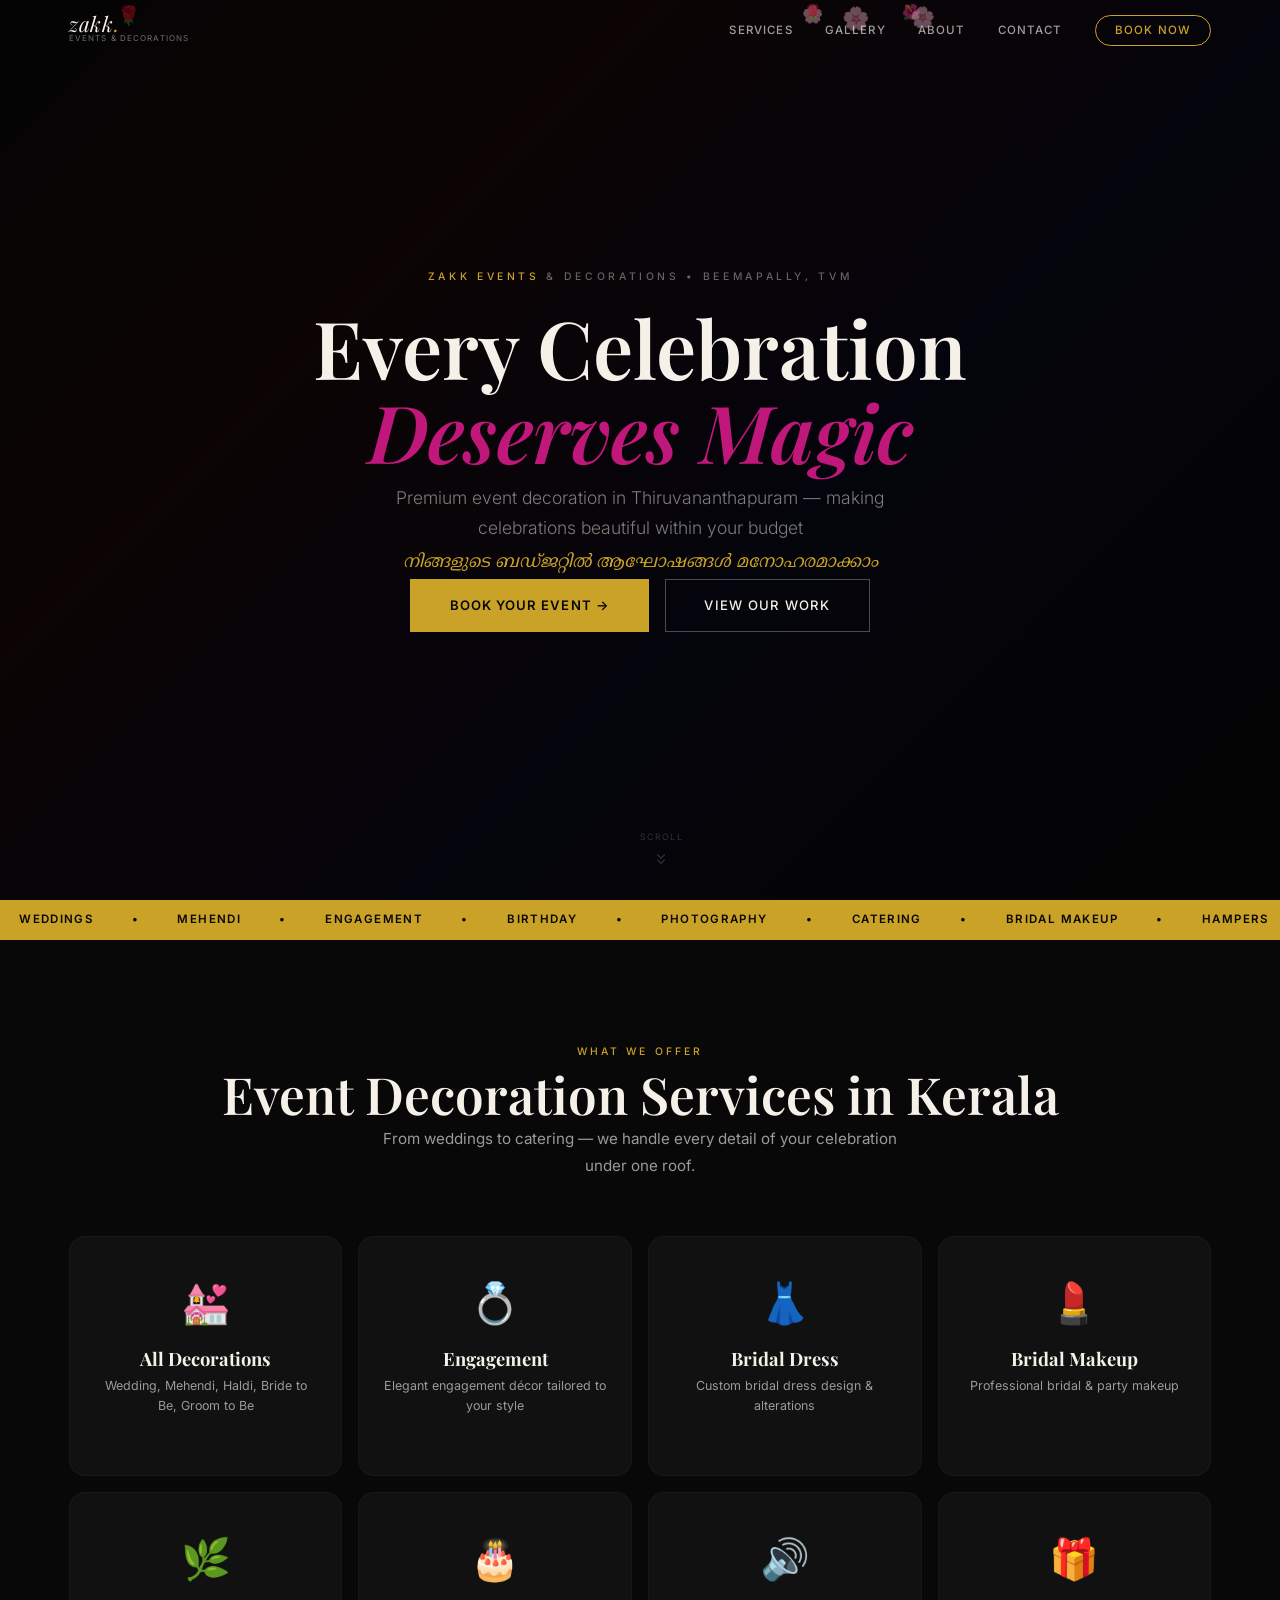
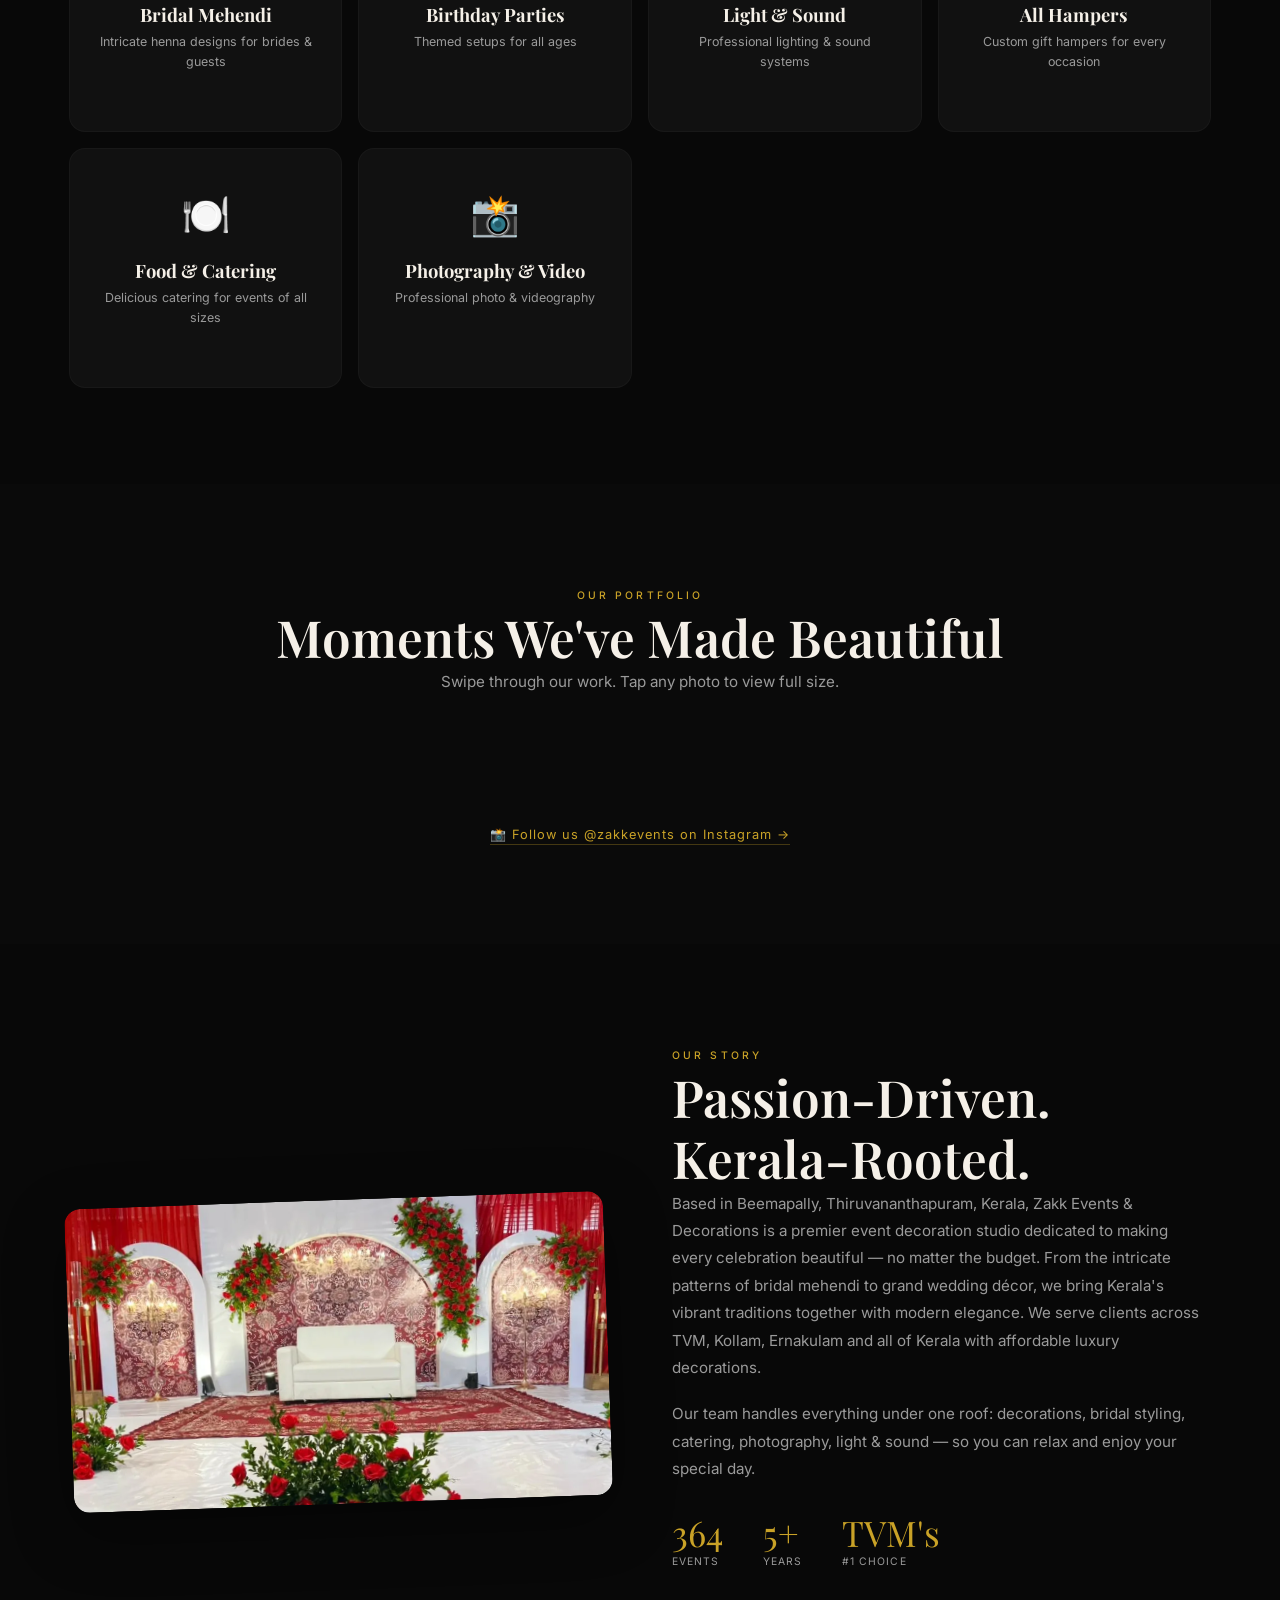
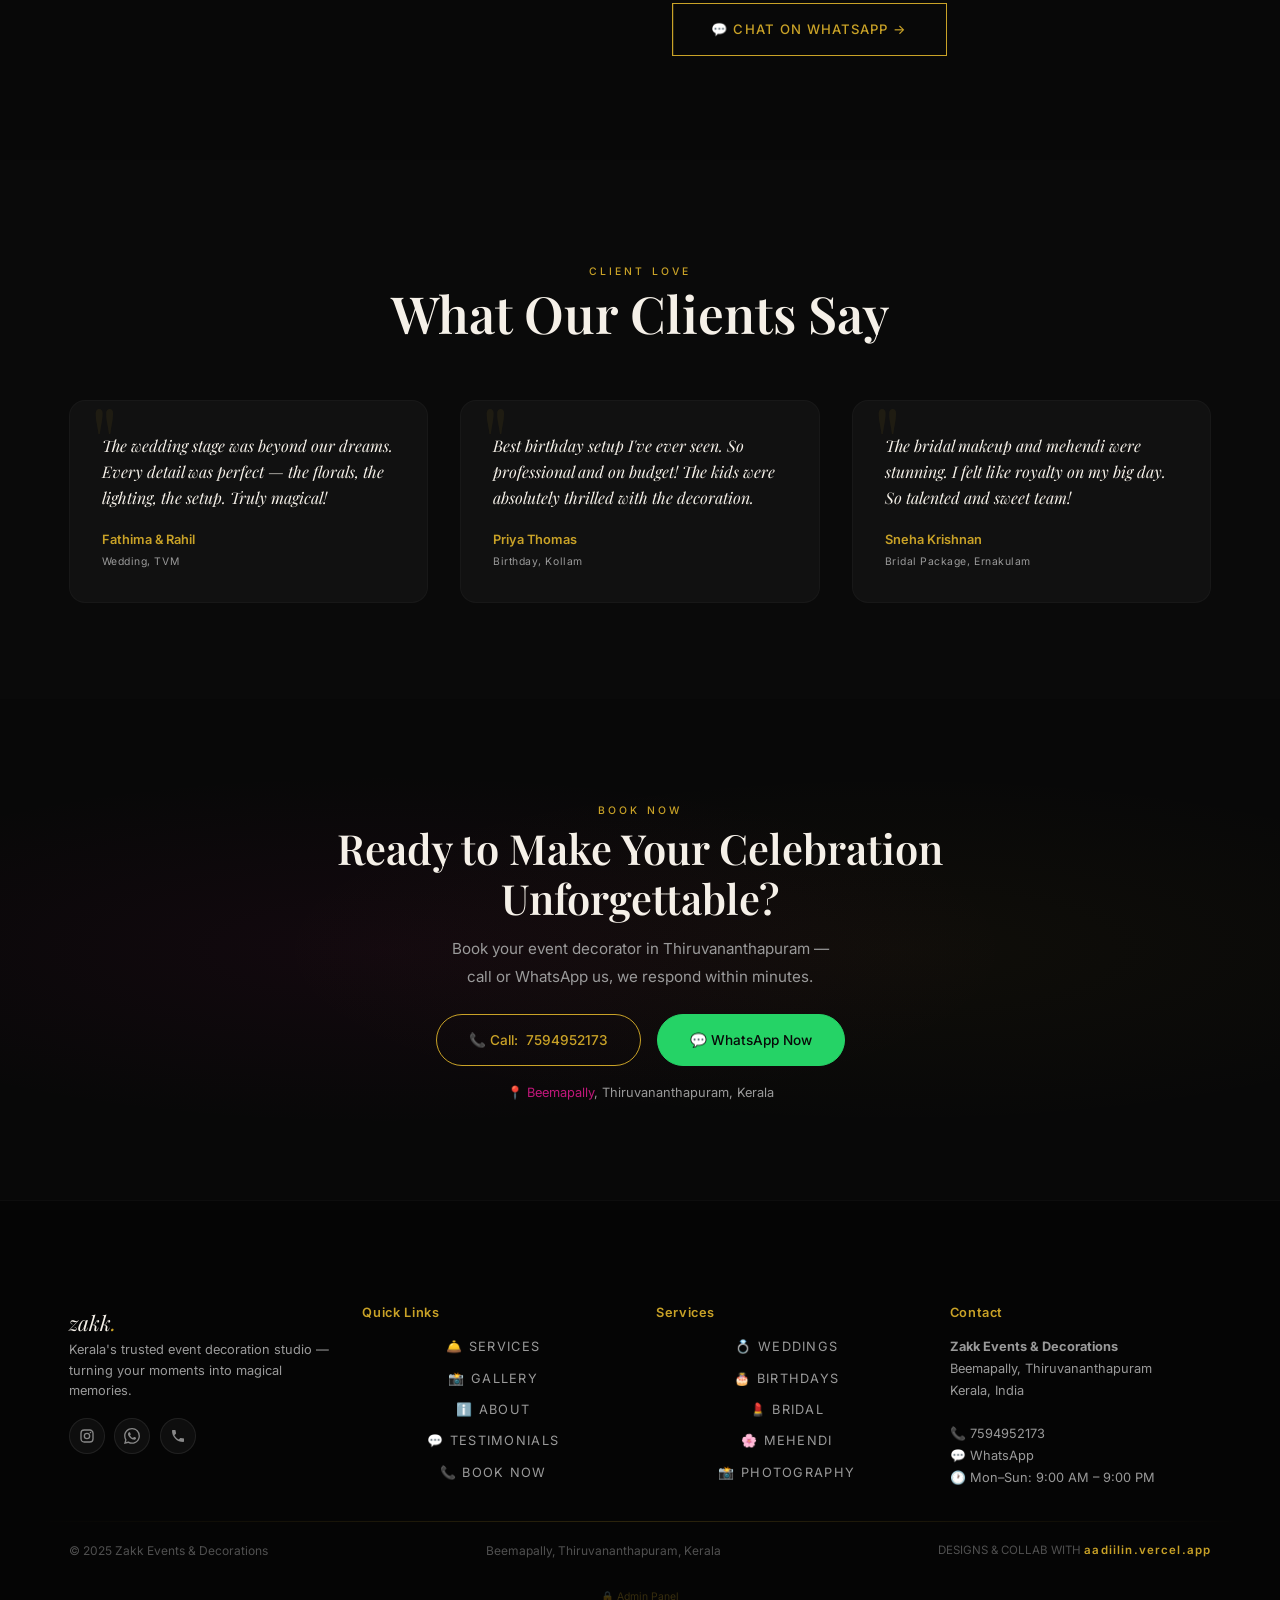
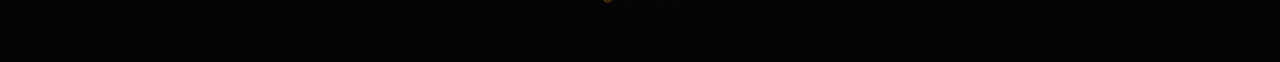
==== commit a70d75da: "add Firebase Firestore+Storage backend with real-time sync" ====
--- a/index.html
+++ b/index.html
@@ -36,6 +36,10 @@
 <link rel="dns-prefetch" href="//fonts.googleapis.com"/>
 <link href="https://fonts.googleapis.com/css2?family=Playfair+Display:ital,wght@0,400;0,500;0,600;0,700;1,400;1,500;1,600;1,700&family=Inter:wght@300;400;500;600&family=Noto+Serif+Malayalam:wght@300;400;600&display=swap" rel="stylesheet" />
 <link rel="stylesheet" href="style.css" />
+<script src="https://www.gstatic.com/firebasejs/8.10.1/firebase-app.js"></script>
+<script src="https://www.gstatic.com/firebasejs/8.10.1/firebase-firestore.js"></script>
+<script src="https://www.gstatic.com/firebasejs/8.10.1/firebase-storage.js"></script>
+<script src="config.js"></script>
 </head>
 <body>
 
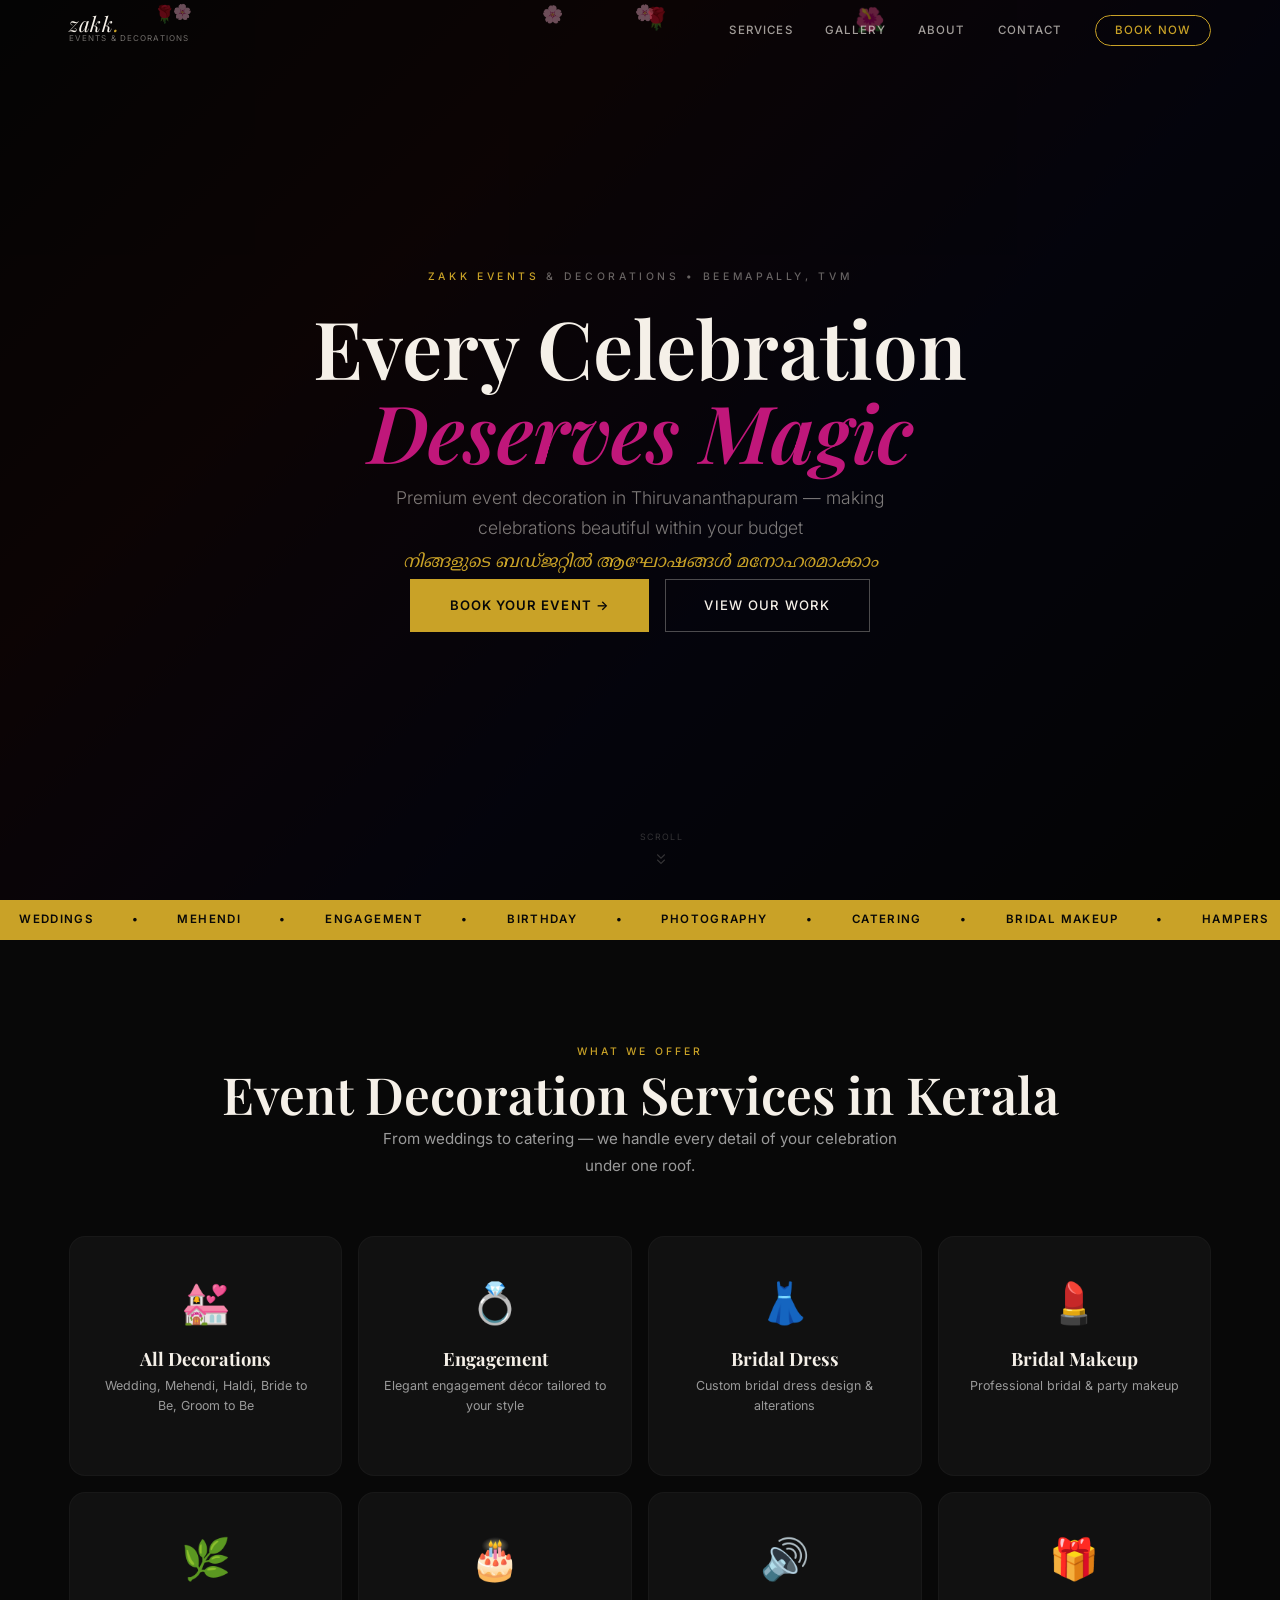
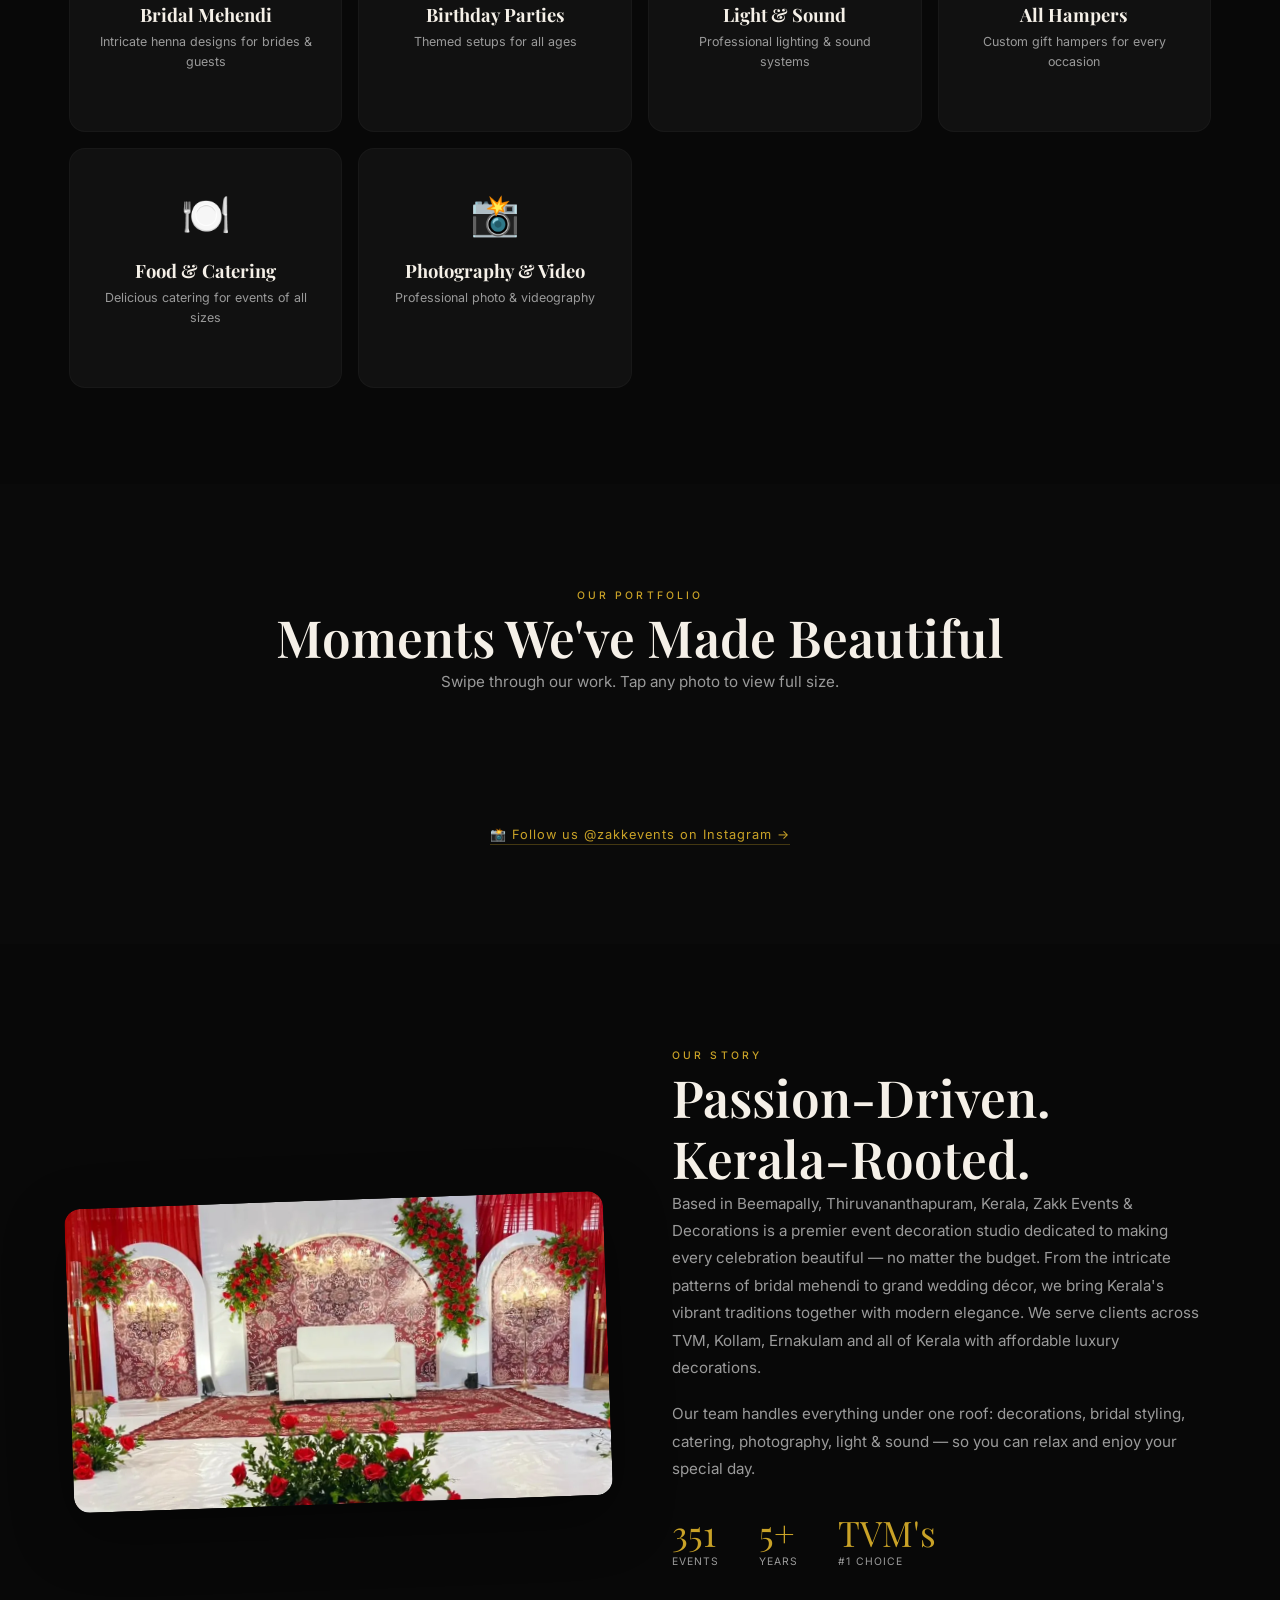
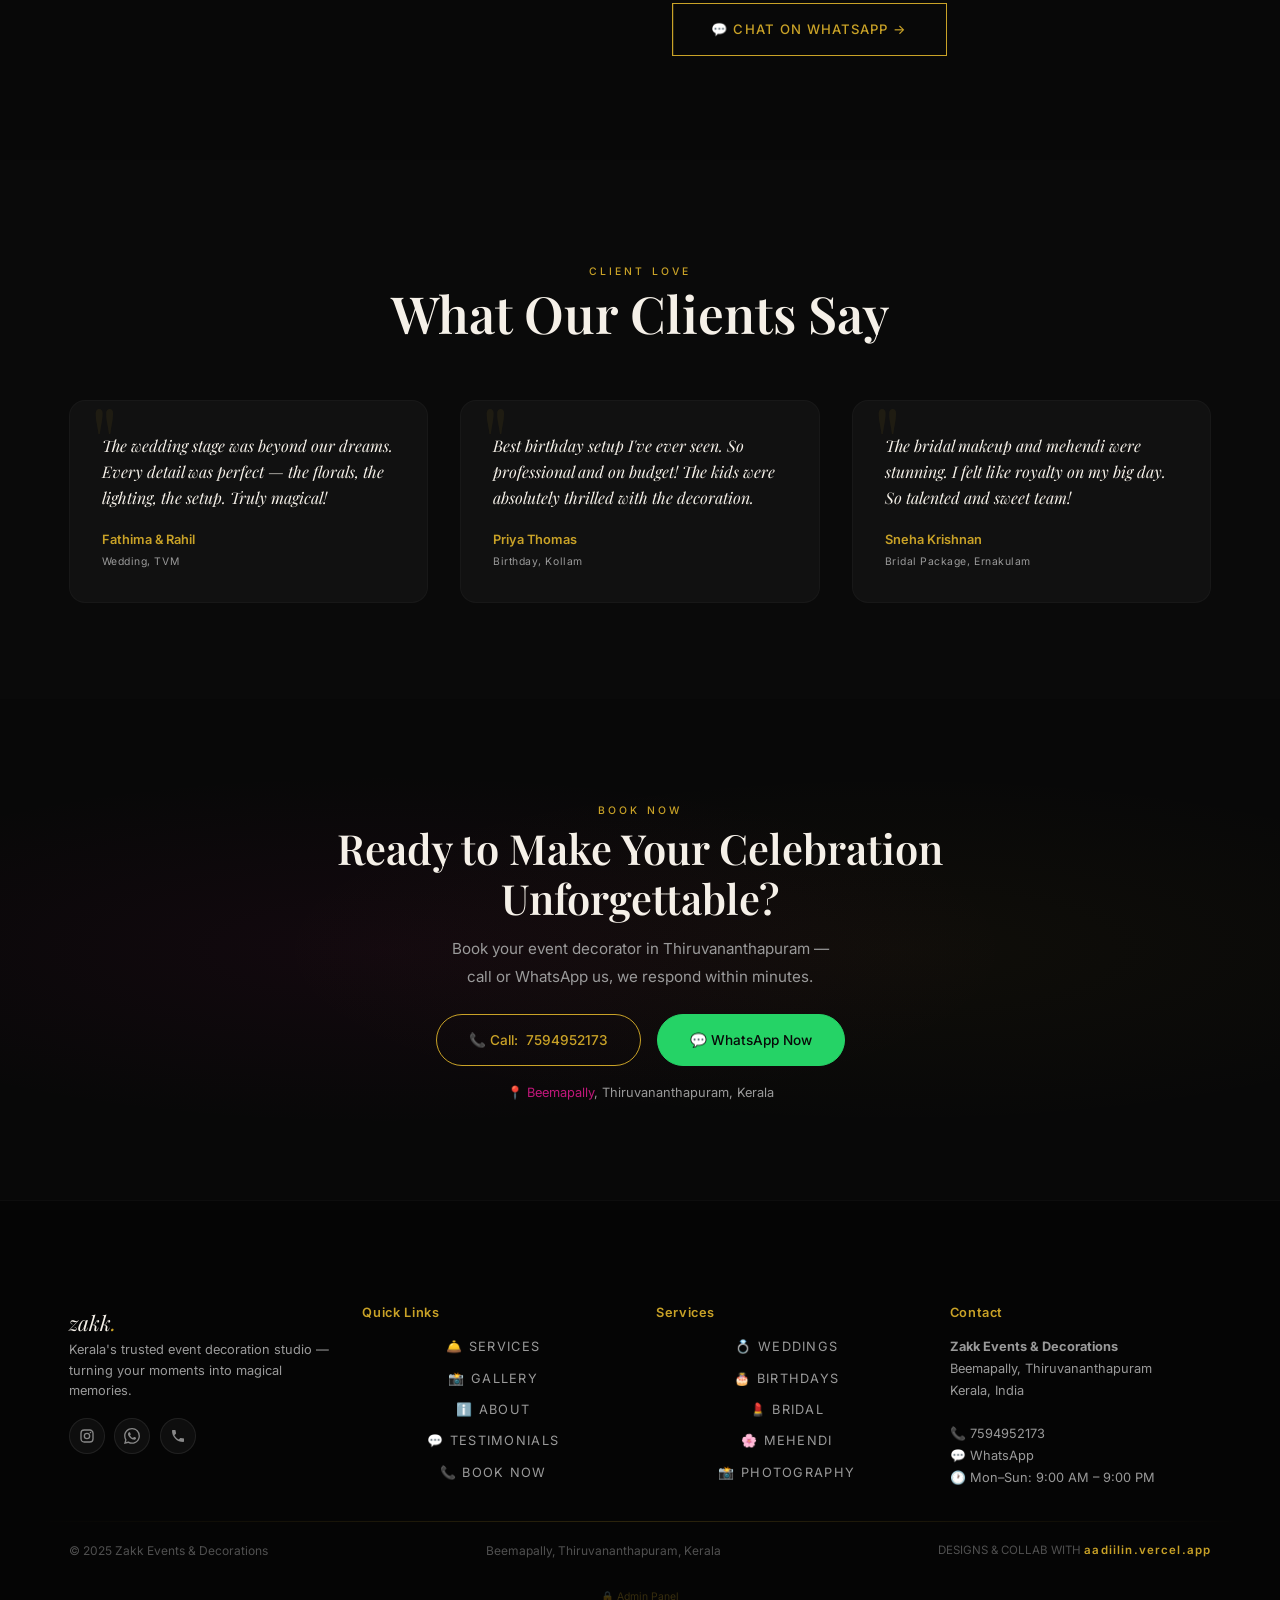
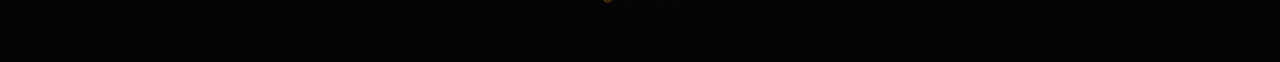
==== commit aa4cb49a: "remove Firebase Storage, use base64 in Firestore (free Spark plan)" ====
--- a/index.html
+++ b/index.html
@@ -38,7 +38,6 @@
 <link rel="stylesheet" href="style.css" />
 <script src="https://www.gstatic.com/firebasejs/8.10.1/firebase-app.js"></script>
 <script src="https://www.gstatic.com/firebasejs/8.10.1/firebase-firestore.js"></script>
-<script src="https://www.gstatic.com/firebasejs/8.10.1/firebase-storage.js"></script>
 <script src="config.js"></script>
 </head>
 <body>
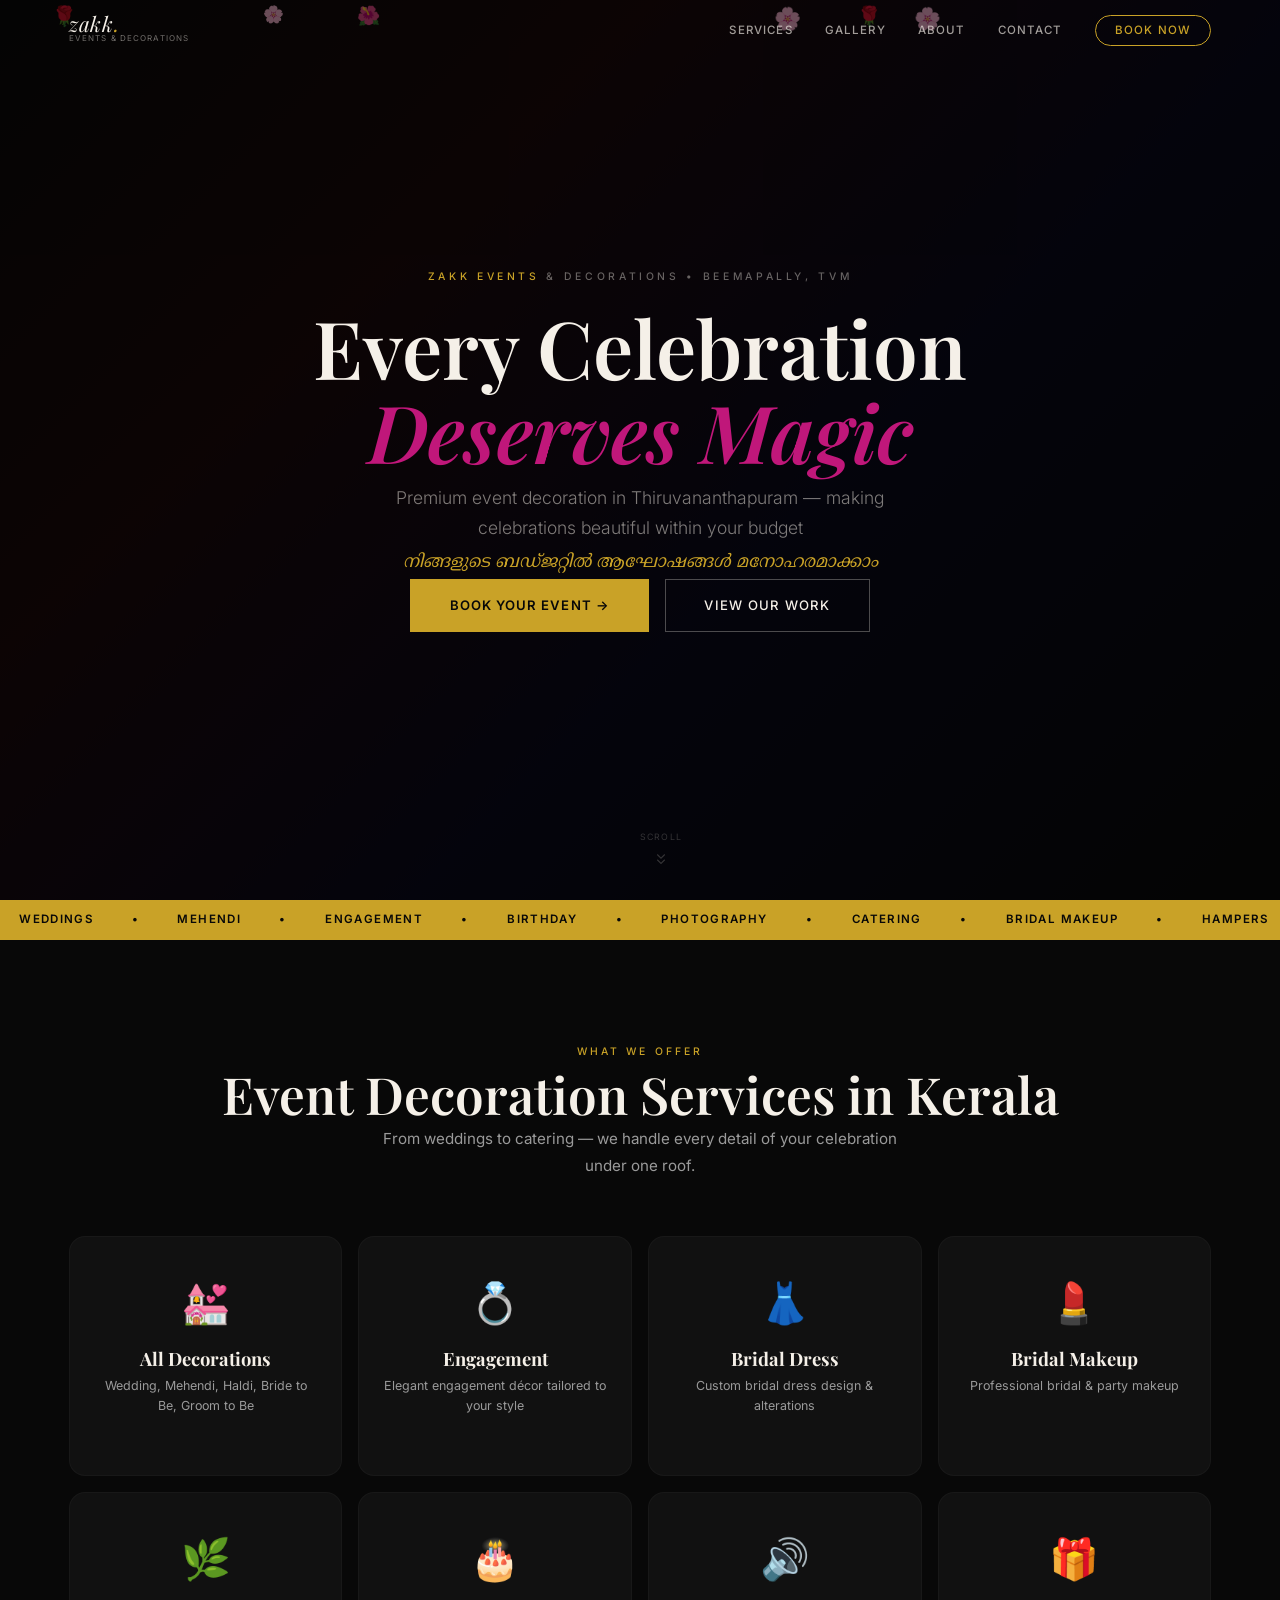
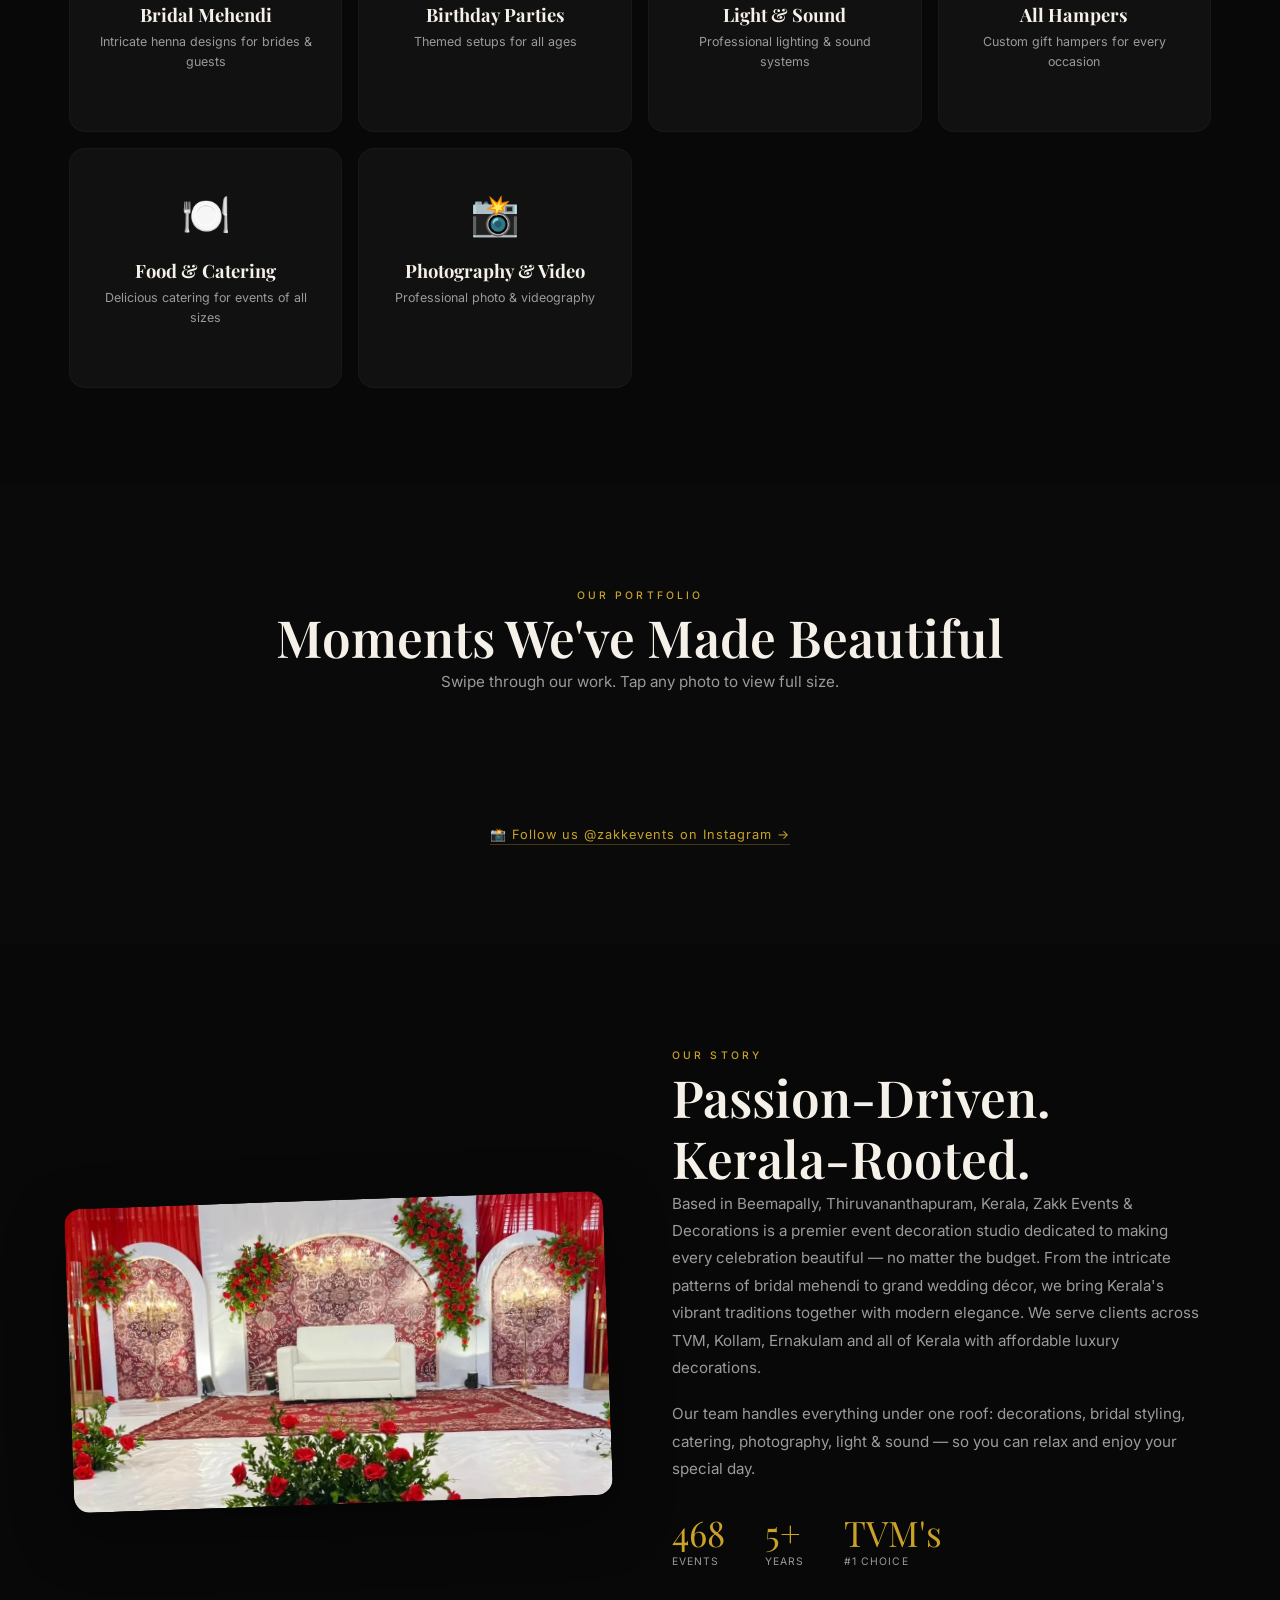
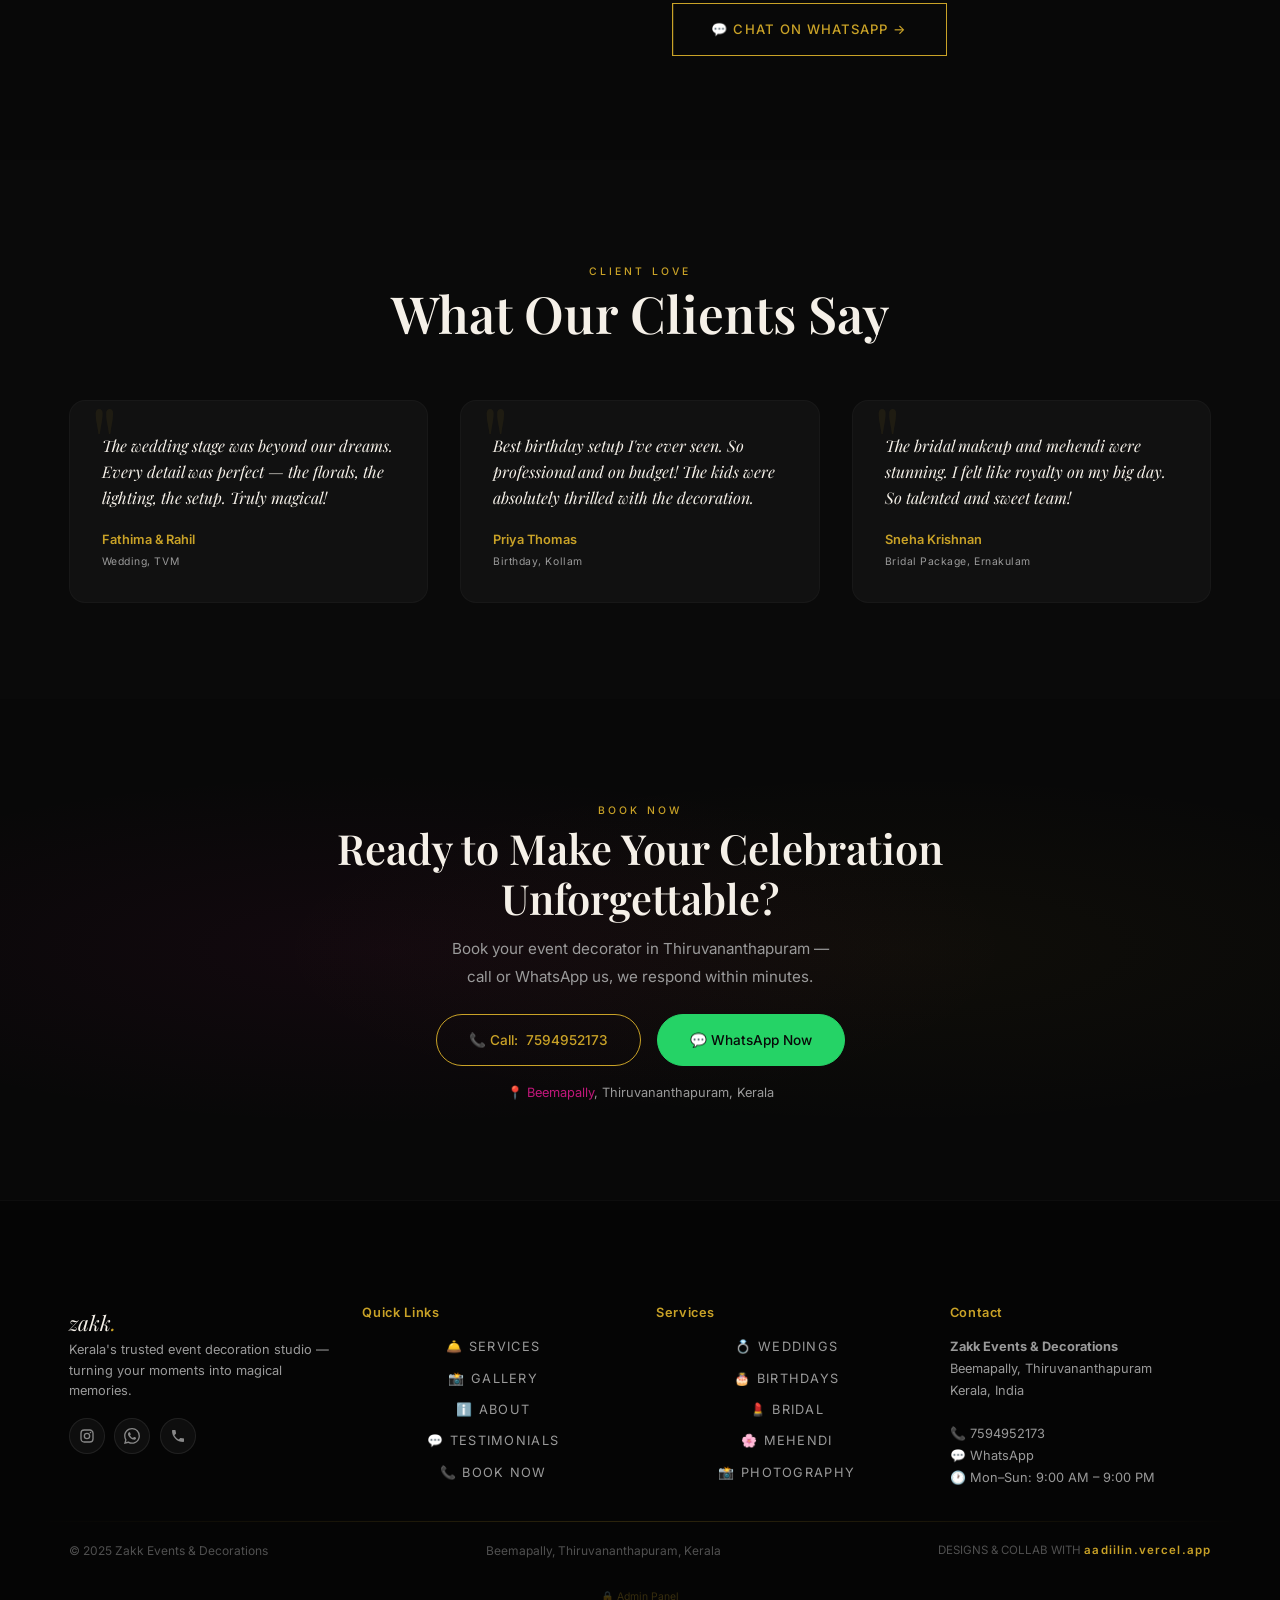
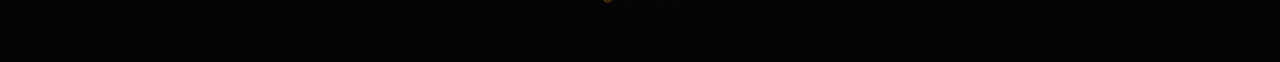
==== commit f4de9f49: "switch from Firestore to Realtime Database (no setup needed)" ====
--- a/index.html
+++ b/index.html
@@ -37,7 +37,7 @@
 <link href="https://fonts.googleapis.com/css2?family=Playfair+Display:ital,wght@0,400;0,500;0,600;0,700;1,400;1,500;1,600;1,700&family=Inter:wght@300;400;500;600&family=Noto+Serif+Malayalam:wght@300;400;600&display=swap" rel="stylesheet" />
 <link rel="stylesheet" href="style.css" />
 <script src="https://www.gstatic.com/firebasejs/8.10.1/firebase-app.js"></script>
-<script src="https://www.gstatic.com/firebasejs/8.10.1/firebase-firestore.js"></script>
+<script src="https://www.gstatic.com/firebasejs/8.10.1/firebase-database.js"></script>
 <script src="config.js"></script>
 </head>
 <body>
